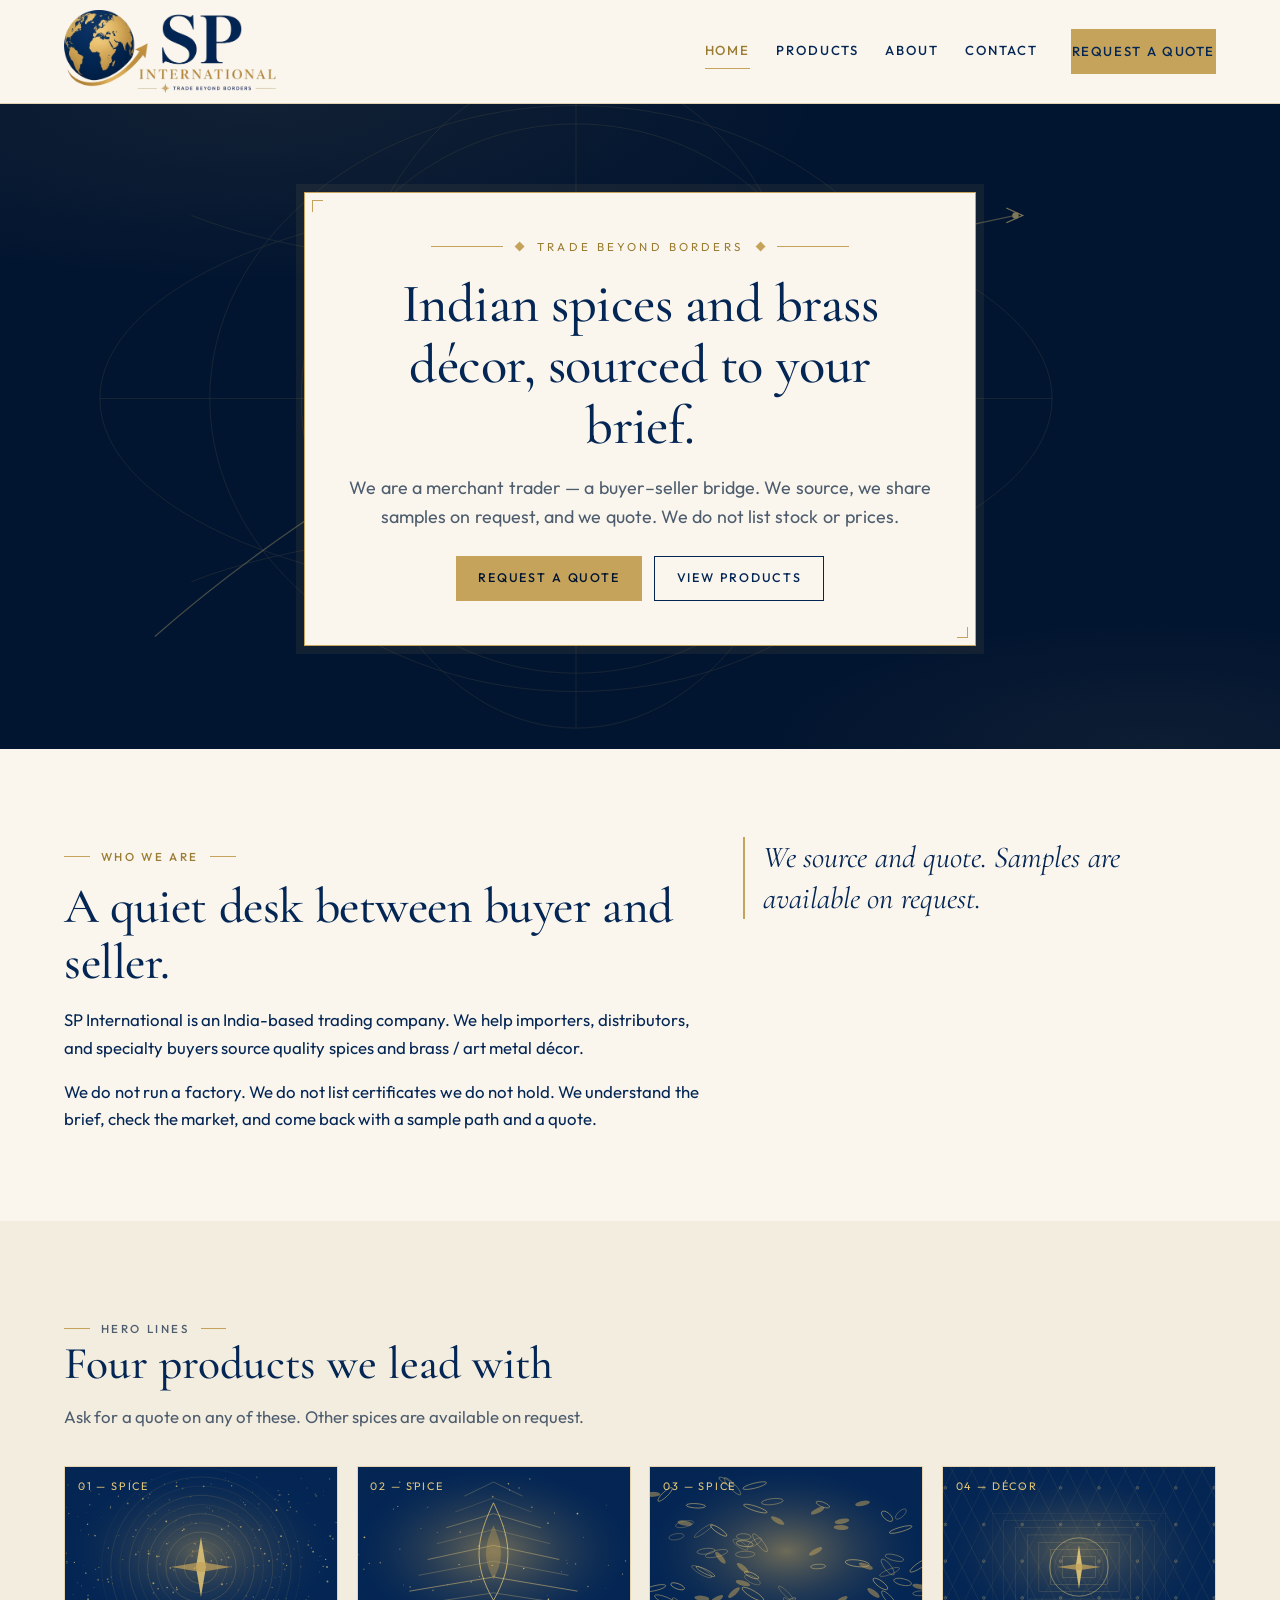
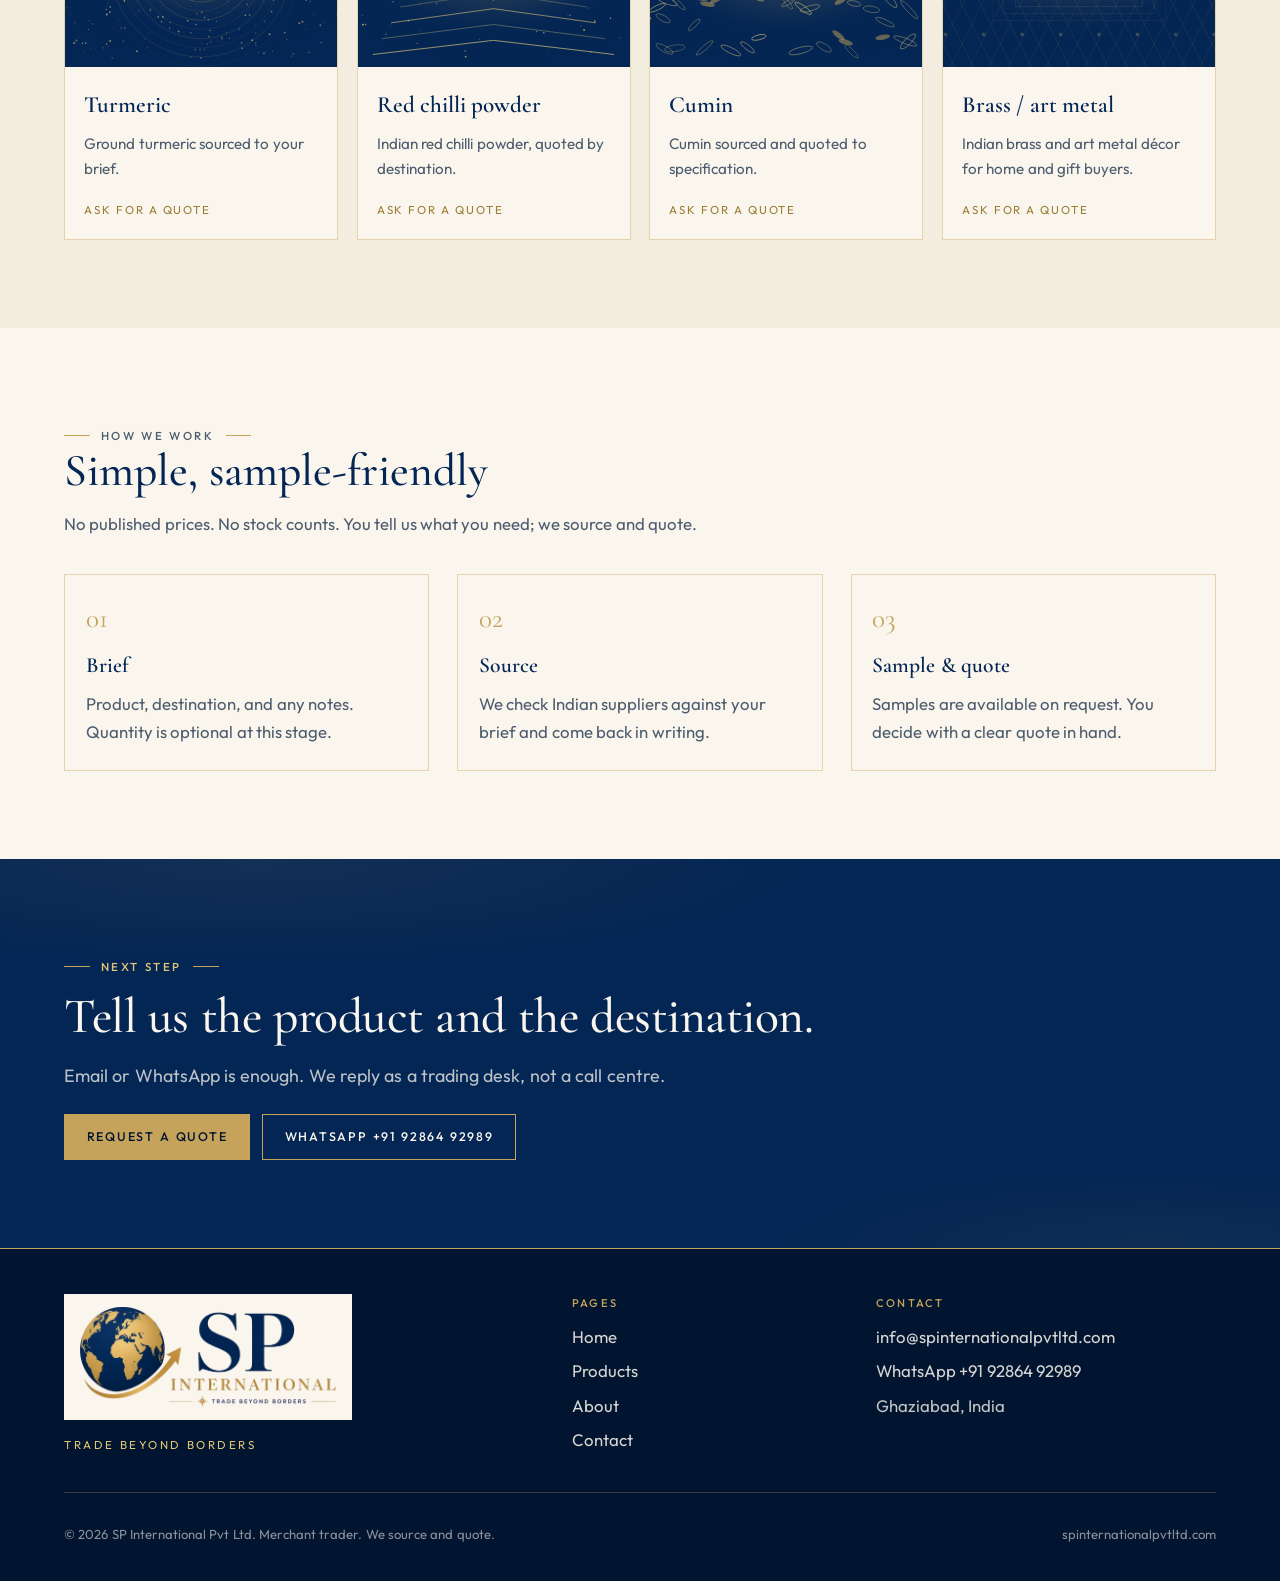
==== index.html @ 376a0e8c "Review fixes: footer-only city, polite About, hero without stacked logo." ====
<!DOCTYPE html>
<html lang="en">
<head>
  <meta charset="utf-8">
  <meta name="viewport" content="width=device-width, initial-scale=1">
  <title>SP International Pvt Ltd — Trade Beyond Borders</title>
  <meta name="description" content="India-based trading company for quality spices and brass décor. We source, share samples on request, and quote.">
  <meta name="theme-color" content="#042654">
  <link rel="icon" href="assets/favicon.png" type="image/png">
  <link rel="apple-touch-icon" href="assets/favicon-192.png">
  <link rel="canonical" href="https://spinternationalpvtltd.com/">
  <meta property="og:title" content="SP International Pvt Ltd — Trade Beyond Borders">
  <meta property="og:description" content="India-based trading company. Spices and brass décor, sourced and quoted.">
  <meta property="og:image" content="assets/sp-whatsapp-profile-square.png">
  <meta property="og:type" content="website">
  <link rel="preconnect" href="https://fonts.googleapis.com">
  <link rel="preconnect" href="https://fonts.gstatic.com" crossorigin>
  <link href="https://fonts.googleapis.com/css2?family=Cormorant+Garamond:ital,wght@0,500;0,600;1,500&family=Outfit:wght@300;400;500;600&display=swap" rel="stylesheet">
  <link rel="manifest" href="site.webmanifest">
  <link rel="stylesheet" href="css/styles.css">
  <script type="application/ld+json">
  {
    "@context": "https://schema.org",
    "@type": "Organization",
    "name": "SP International Pvt Ltd",
    "slogan": "Trade Beyond Borders",
    "email": "info@spinternationalpvtltd.com",
    "telephone": "+919286492989",
    "url": "https://spinternationalpvtltd.com/",
    "address": {
      "@type": "PostalAddress",
      "addressCountry": "IN"
    }
  }
  </script>
</head>
<body>
  <a class="skip" href="#main">Skip to content</a>
  <header class="site-header">
    <div class="wrap header-inner">
      <a class="brand" href="index.html">
        <img class="brand-lockup" src="assets/logo-lockup.png" alt="SP International Pvt Ltd — Trade Beyond Borders" width="1048" height="407">
        <img class="brand-mark" src="assets/logo-mark.png" alt="SP International Pvt Ltd" width="433" height="454">
      </a>
      <button class="nav-toggle" type="button" aria-expanded="false" aria-controls="site-nav">
        <span class="sr-only">Menu</span>
        <span></span><span></span>
      </button>
      <nav id="site-nav" class="site-nav" aria-label="Primary">
        <a href="index.html" aria-current="page">Home</a>
        <a href="products.html">Products</a>
        <a href="about.html">About</a>
        <a href="contact.html">Contact</a>
        <a class="btn btn-gold" href="contact.html">Request a quote</a>
      </nav>
    </div>
  </header>

  <main id="main">
    <section class="page-hero home-hero">
      <img class="orbit" src="assets/orbit.svg" alt="">
      <div class="wrap">
        <div class="hero-card">
          <p class="motto-line"><span class="diamond"></span> Trade Beyond Borders <span class="diamond"></span></p>
          <h1 class="display">Indian spices and brass décor, sourced to your brief.</h1>
          <p class="lede">We are a merchant trader — a buyer–seller bridge. We source, we share samples on request, and we quote. We do not list stock or prices.</p>
          <div class="btn-row">
            <a class="btn btn-gold" href="contact.html">Request a quote</a>
            <a class="btn btn-line" href="products.html">View products</a>
          </div>
        </div>
      </div>
    </section>

    <section class="section">
      <div class="wrap two-col uneven">
        <div>
          <p class="kicker">Who we are</p>
          <h2 class="display" style="font-size: clamp(2rem, 4.5vw, 3.1rem);">A quiet desk between buyer and seller.</h2>
          <div class="prose">
            <p>SP International is an India-based trading company. We help importers, distributors, and specialty buyers source quality spices and brass / art metal décor.</p>
            <p>We do not run a factory. We do not list certificates we do not hold. We understand the brief, check the market, and come back with a sample path and a quote.</p>
          </div>
        </div>
        <blockquote class="pull">We source and quote. Samples are available on request.</blockquote>
      </div>
    </section>

    <section class="section section-cream" id="products">
      <div class="wrap">
        <div class="section-head">
          <p class="kicker">Hero lines</p>
          <h2>Four products we lead with</h2>
          <p>Ask for a quote on any of these. Other spices are available on request.</p>
        </div>
        <div class="card-grid cols-4">
          <a class="product-card" href="products.html#turmeric">
            <div class="visual">
              <span class="index">01 — Spice</span>
              <img src="assets/tex-turmeric.svg" alt="">
            </div>
            <div class="body">
              <h3>Turmeric</h3>
              <p>Ground turmeric sourced to your brief.</p>
              <span class="more">Ask for a quote</span>
            </div>
          </a>
          <a class="product-card" href="products.html#chilli">
            <div class="visual">
              <span class="index">02 — Spice</span>
              <img src="assets/tex-chilli.svg" alt="">
            </div>
            <div class="body">
              <h3>Red chilli powder</h3>
              <p>Indian red chilli powder, quoted by destination.</p>
              <span class="more">Ask for a quote</span>
            </div>
          </a>
          <a class="product-card" href="products.html#cumin">
            <div class="visual">
              <span class="index">03 — Spice</span>
              <img src="assets/tex-cumin.svg" alt="">
            </div>
            <div class="body">
              <h3>Cumin</h3>
              <p>Cumin sourced and quoted to specification.</p>
              <span class="more">Ask for a quote</span>
            </div>
          </a>
          <a class="product-card" href="products.html#brass">
            <div class="visual">
              <span class="index">04 — Décor</span>
              <img src="assets/tex-brass.svg" alt="">
            </div>
            <div class="body">
              <h3>Brass / art metal</h3>
              <p>Indian brass and art metal décor for home and gift buyers.</p>
              <span class="more">Ask for a quote</span>
            </div>
          </a>
        </div>
      </div>
    </section>

    <section class="section">
      <div class="wrap">
        <div class="section-head">
          <p class="kicker">How we work</p>
          <h2>Simple, sample-friendly</h2>
          <p>No published prices. No stock counts. You tell us what you need; we source and quote.</p>
        </div>
        <div class="steps">
          <article class="step">
            <span class="num">01</span>
            <h3>Brief</h3>
            <p>Product, destination, and any notes. Quantity is optional at this stage.</p>
          </article>
          <article class="step">
            <span class="num">02</span>
            <h3>Source</h3>
            <p>We check Indian suppliers against your brief and come back in writing.</p>
          </article>
          <article class="step">
            <span class="num">03</span>
            <h3>Sample &amp; quote</h3>
            <p>Samples are available on request. You decide with a clear quote in hand.</p>
          </article>
        </div>
      </div>
    </section>

    <section class="section section-navy cta-band">
      <div class="wrap">
        <p class="kicker light">Next step</p>
        <h2 class="display">Tell us the product and the destination.</h2>
        <p class="lede">Email or WhatsApp is enough. We reply as a trading desk, not a call centre.</p>
        <div class="btn-row">
          <a class="btn btn-gold" href="contact.html">Request a quote</a>
          <a class="btn btn-ghost" href="https://wa.me/919286492989" rel="noopener">WhatsApp +91 92864 92989</a>
        </div>
      </div>
    </section>
  </main>

  <footer class="site-footer">
    <div class="wrap footer-grid">
      <div>
        <img class="footer-logo" src="assets/logo-lockup.png" alt="SP International Pvt Ltd — Trade Beyond Borders" width="1048" height="407">
        <p class="footer-motto">Trade Beyond Borders</p>
      </div>
      <div>
        <h2>Pages</h2>
        <ul>
          <li><a href="index.html">Home</a></li>
          <li><a href="products.html">Products</a></li>
          <li><a href="about.html">About</a></li>
          <li><a href="contact.html">Contact</a></li>
        </ul>
      </div>
      <div>
        <h2>Contact</h2>
        <ul>
          <li><a href="mailto:info@spinternationalpvtltd.com">info@spinternationalpvtltd.com</a></li>
          <li><a href="https://wa.me/919286492989" rel="noopener">WhatsApp +91 92864 92989</a></li>
          <li>Ghaziabad, India</li>
        </ul>
      </div>
    </div>
    <div class="wrap footer-base">
      <p>&copy; <span id="year">2026</span> SP International Pvt Ltd. Merchant trader. We source and quote.</p>
      <p>spinternationalpvtltd.com</p>
    </div>
  </footer>
  <script src="js/main.js"></script>
</body>
</html>
---- css/styles.css ----
/* =================================================================
   SP International Pvt Ltd — brochure styles
   Navy + gold only. Custom, not a utility framework.
   ================================================================= */

:root {
  --navy: #042654;
  --navy-deep: #021530;
  --navy-mid: #0b3468;
  --navy-soft: #1a4a86;
  --gold: #c5a35a;
  --gold-bright: #e4c878;
  --gold-deep: #9a7c32;
  --cream: #f3ede0;
  --ivory: #faf6ee;
  --paper: #e8e0ce;
  --ink: #042654;
  --muted: #4e5d6e;
  --line: rgba(197, 163, 90, 0.42);
  --line-strong: rgba(197, 163, 90, 0.72);
  --shadow: 0 22px 50px rgba(4, 38, 84, 0.09);
  --header-h: 6.35rem;
  --serif: "Cormorant Garamond", "Iowan Old Style", Palatino, "Palatino Linotype", Georgia, serif;
  --sans: "Outfit", "Avenir Next", "Segoe UI", system-ui, sans-serif;
  --wrap: 72rem;
  --gutter: clamp(1.25rem, 4vw, 2.25rem);
}

*,
*::before,
*::after { box-sizing: border-box; }

html {
  scroll-behavior: smooth;
  -webkit-text-size-adjust: 100%;
}

@media (prefers-reduced-motion: reduce) {
  html { scroll-behavior: auto; }
  *, *::before, *::after {
    animation-duration: 0.01ms !important;
    animation-iteration-count: 1 !important;
    transition-duration: 0.01ms !important;
  }
}

body {
  margin: 0;
  font-family: var(--sans);
  font-weight: 400;
  font-size: 1.05rem;
  line-height: 1.65;
  color: var(--ink);
  background: var(--ivory);
  min-height: 100vh;
  word-spacing: 0.02em;
}

img { max-width: 100%; height: auto; display: block; }
a { color: inherit; }
button, input, select, textarea { font: inherit; color: inherit; }

.sr-only {
  position: absolute;
  width: 1px;
  height: 1px;
  padding: 0;
  margin: -1px;
  overflow: hidden;
  clip: rect(0, 0, 0, 0);
  white-space: nowrap;
  border: 0;
}

.skip {
  position: absolute;
  left: 1rem;
  top: -4rem;
  z-index: 1000;
  background: var(--navy);
  color: var(--gold-bright);
  padding: 0.6rem 1rem;
  text-decoration: none;
  letter-spacing: 0.04em;
}
.skip:focus { top: 0.75rem; }

.wrap {
  width: min(var(--wrap), 100% - var(--gutter) * 2);
  margin-inline: auto;
}

/* ---------- Header ---------- */
.site-header {
  position: sticky;
  top: 0;
  z-index: 80;
  background: rgba(250, 246, 238, 0.92);
  backdrop-filter: saturate(1.2) blur(12px);
  border-bottom: 1px solid var(--line);
}

.header-inner {
  display: flex;
  align-items: center;
  justify-content: space-between;
  gap: 1.25rem;
  min-height: var(--header-h);
  padding-block: 0.65rem;
}

.brand {
  display: flex;
  align-items: center;
  text-decoration: none;
  flex-shrink: 0;
}

.brand-lockup {
  display: none;
  height: 5.15rem;
  width: auto;
}

.brand-mark {
  height: 3.35rem;
  width: auto;
}

@media (min-width: 880px) {
  .brand-mark { display: none; }
  .brand-lockup { display: block; }
}

.nav-toggle {
  display: flex;
  flex-direction: column;
  justify-content: center;
  gap: 0.42rem;
  width: 2.75rem;
  height: 2.75rem;
  padding: 0.55rem;
  border: 1px solid var(--line);
  background: transparent;
  cursor: pointer;
}

.nav-toggle span {
  display: block;
  height: 1.5px;
  background: var(--navy);
  transition: transform 0.25s ease, opacity 0.2s ease;
}

.nav-toggle[aria-expanded="true"] span:first-child {
  transform: translateY(4.2px) rotate(45deg);
}
.nav-toggle[aria-expanded="true"] span:last-child {
  transform: translateY(-4.2px) rotate(-45deg);
}

.site-nav {
  display: none;
  align-items: center;
  gap: 0.15rem 1.65rem;
}

.site-nav a {
  text-decoration: none;
  font-size: 0.82rem;
  letter-spacing: 0.14em;
  text-transform: uppercase;
  font-weight: 500;
  color: var(--navy);
  padding: 0.35rem 0;
  border-bottom: 1px solid transparent;
}

.site-nav a:hover,
.site-nav a:focus-visible {
  color: var(--gold-deep);
  border-bottom-color: var(--gold);
}

.site-nav a[aria-current="page"] {
  color: var(--gold-deep);
  border-bottom-color: var(--gold);
}

.site-nav .btn { margin-left: 0.4rem; letter-spacing: 0.12em; }

@media (max-width: 879px) {
  .site-nav {
    position: fixed;
    inset: var(--header-h) 0 0 0;
    display: flex;
    flex-direction: column;
    justify-content: flex-start;
    align-items: stretch;
    gap: 0;
    padding: 1.5rem var(--gutter) 2rem;
    background: var(--ivory);
    transform: translateX(100%);
    visibility: hidden;
    transition: transform 0.28s ease, visibility 0.28s;
    overflow: auto;
  }
  .site-nav.is-open {
    transform: none;
    visibility: visible;
  }
  .site-nav a {
    font-family: var(--serif);
    font-size: 2rem;
    letter-spacing: 0.04em;
    text-transform: none;
    font-weight: 500;
    padding: 0.85rem 0;
    border-bottom: 1px solid var(--line);
  }
  .site-nav .btn {
    margin: 1.5rem 0 0;
    text-align: center;
    font-family: var(--sans);
    font-size: 0.82rem;
    letter-spacing: 0.12em;
    text-transform: uppercase;
  }
}

@media (min-width: 880px) {
  .nav-toggle { display: none; }
  .site-nav { display: flex; }
}

body.nav-open { overflow: hidden; }

/* ---------- Buttons ---------- */
.btn {
  display: inline-flex;
  align-items: center;
  justify-content: center;
  gap: 0.55rem;
  min-height: 2.85rem;
  padding: 0.7rem 1.35rem;
  text-decoration: none;
  border: 1px solid var(--gold);
  cursor: pointer;
  font-size: 0.78rem;
  letter-spacing: 0.14em;
  text-transform: uppercase;
  font-weight: 500;
  transition: background 0.2s ease, color 0.2s ease, border-color 0.2s ease, transform 0.2s ease;
}

.btn-gold {
  background: var(--gold);
  color: var(--navy-deep);
  border-color: var(--gold);
}

.btn-gold:hover,
.btn-gold:focus-visible {
  background: var(--gold-bright);
  border-color: var(--gold-bright);
}

.btn-ghost {
  background: transparent;
  color: var(--ivory);
  border-color: var(--gold);
}

.btn-ghost:hover,
.btn-ghost:focus-visible {
  background: rgba(197, 163, 90, 0.12);
  color: var(--gold-bright);
}

.btn-navy {
  background: var(--navy);
  color: var(--gold-bright);
  border-color: var(--navy);
}

.btn-navy:hover,
.btn-navy:focus-visible {
  background: var(--navy-mid);
}

.btn-line {
  background: transparent;
  color: var(--navy);
  border-color: var(--navy);
}

.btn-line:hover,
.btn-line:focus-visible {
  background: var(--navy);
  color: var(--gold-bright);
}

.btn-row {
  display: flex;
  flex-wrap: wrap;
  gap: 0.75rem;
}

:focus-visible {
  outline: 2px solid var(--gold);
  outline-offset: 3px;
}

/* ---------- Kickers, type ---------- */
.kicker {
  display: inline-flex;
  align-items: center;
  gap: 0.7rem;
  margin: 0 0 0.85rem;
  font-size: 0.72rem;
  letter-spacing: 0.22em;
  text-transform: uppercase;
  color: var(--gold-deep);
  font-weight: 500;
}

.kicker::before,
.kicker::after {
  content: "";
  width: 1.6rem;
  height: 1px;
  background: var(--gold);
}

.kicker.light { color: var(--gold-bright); }

.display {
  font-family: var(--serif);
  font-weight: 500;
  letter-spacing: -0.01em;
  line-height: 1.12;
  margin: 0 0 1rem;
  font-size: clamp(2.35rem, 6vw, 4.4rem);
}

.display em {
  font-style: italic;
  font-weight: 500;
  color: var(--gold-deep);
}

.lede {
  font-size: 1.12rem;
  max-width: 40rem;
  color: var(--muted);
  margin: 0 0 1.5rem;
}

.section-head {
  max-width: 40rem;
  margin-bottom: 2.25rem;
}

.section-head h2 {
  font-family: var(--serif);
  font-size: clamp(1.9rem, 4vw, 2.85rem);
  font-weight: 500;
  line-height: 1.15;
  margin: 0 0 0.75rem;
}

.section-head p { margin: 0; color: var(--muted); }

hr.rule {
  border: 0;
  height: 1px;
  background: linear-gradient(90deg, transparent, var(--gold), transparent);
  margin: 0;
}

/* ---------- Heroes ---------- */
.page-hero {
  position: relative;
  isolation: isolate;
  background: var(--navy-deep);
  color: var(--ivory);
  overflow: hidden;
  padding: clamp(3.2rem, 8vw, 6.5rem) 0;
}

.page-hero .orbit {
  position: absolute;
  inset: -10% -5%;
  width: 110%;
  height: 120%;
  object-fit: cover;
  opacity: 0.55;
  pointer-events: none;
  z-index: -1;
}

.page-hero .display { color: var(--ivory); }
.page-hero .display em { color: var(--gold-bright); }
.page-hero .lede { color: rgba(250, 246, 238, 0.78); }

.home-hero {
  padding: clamp(2.5rem, 7vw, 5.5rem) 0 clamp(3.5rem, 8vw, 6.5rem);
}

.hero-card {
  position: relative;
  background: var(--ivory);
  color: var(--ink);
  padding: clamp(1.6rem, 4vw, 2.75rem);
  border: 1px solid var(--gold);
  max-width: 42rem;
  box-shadow: 0 0 0 8px rgba(197, 163, 90, 0.08);
}

.hero-card::before,
.hero-card::after {
  content: "";
  position: absolute;
  width: 0.7rem;
  height: 0.7rem;
  border: 1px solid var(--gold);
}
.hero-card::before { top: 0.45rem; left: 0.45rem; border-right: 0; border-bottom: 0; }
.hero-card::after { bottom: 0.45rem; right: 0.45rem; border-left: 0; border-top: 0; }

.hero-card .lockup {
  width: min(28rem, 100%);
  margin: 0 auto 1.4rem;
}

.hero-card .kicker { justify-content: center; width: 100%; }
.hero-card .display {
  text-align: center;
  color: var(--navy);
  font-size: clamp(2rem, 5vw, 3.4rem);
}
.hero-card .lede {
  text-align: center;
  margin-inline: auto;
  color: var(--muted);
}
.hero-card .btn-row { justify-content: center; }

.motto-line {
  display: flex;
  align-items: center;
  justify-content: center;
  gap: 0.85rem;
  margin: 0 0 1.1rem;
  color: var(--gold-deep);
  font-size: 0.72rem;
  letter-spacing: 0.28em;
  text-transform: uppercase;
}
.motto-line::before,
.motto-line::after {
  content: "";
  flex: 1;
  max-width: 4.5rem;
  height: 1px;
  background: var(--gold);
}
.motto-line .diamond {
  width: 0.45rem;
  height: 0.45rem;
  background: var(--gold);
  transform: rotate(45deg);
  flex-shrink: 0;
}

/* ---------- Sections ---------- */
.section { padding: clamp(3.2rem, 7vw, 5.5rem) 0; }
.section-navy {
  background: var(--navy);
  color: var(--ivory);
}
.section-navy .section-head h2 { color: var(--ivory); }
.section-navy .section-head p { color: rgba(250, 246, 238, 0.72); }
.section-cream { background: var(--cream); }
.section-paper { background: var(--paper); }

.two-col {
  display: grid;
  gap: 2.5rem;
}
@media (min-width: 840px) {
  .two-col { grid-template-columns: 1fr 1fr; align-items: start; }
  .two-col.uneven { grid-template-columns: 1.15fr 0.85fr; }
}

.prose p { margin: 0 0 1rem; }
.prose p:last-child { margin-bottom: 0; }
.prose h3 {
  font-family: var(--serif);
  font-size: 1.55rem;
  font-weight: 500;
  margin: 1.6rem 0 0.55rem;
}

.pull {
  font-family: var(--serif);
  font-style: italic;
  font-size: clamp(1.45rem, 3vw, 1.9rem);
  line-height: 1.35;
  color: var(--navy);
  margin: 0;
  padding-left: 1.1rem;
  border-left: 2px solid var(--gold);
}

.stat-list {
  list-style: none;
  margin: 0;
  padding: 0;
  display: grid;
  gap: 1.15rem;
}

.stat-list li {
  padding: 1rem 0 0;
  border-top: 1px solid var(--line);
}

.stat-list strong {
  display: block;
  font-family: var(--serif);
  font-size: 1.25rem;
  font-weight: 600;
  margin-bottom: 0.2rem;
}

.stat-list span { color: var(--muted); font-size: 0.98rem; }

/* ---------- Product cards ---------- */
.card-grid {
  display: grid;
  gap: 1.15rem;
  grid-template-columns: 1fr;
}
@media (min-width: 640px) {
  .card-grid { grid-template-columns: 1fr 1fr; }
}
@media (min-width: 1020px) {
  .card-grid.cols-4 { grid-template-columns: repeat(4, 1fr); }
}

.product-card {
  position: relative;
  display: flex;
  flex-direction: column;
  background: var(--ivory);
  border: 1px solid var(--line);
  min-height: 100%;
  text-decoration: none;
  color: inherit;
  transition: border-color 0.2s ease, transform 0.2s ease, box-shadow 0.2s ease;
}

a.product-card:hover,
a.product-card:focus-visible {
  border-color: var(--gold);
  transform: translateY(-3px);
  box-shadow: var(--shadow);
}

.product-card .visual {
  position: relative;
  height: 11.5rem;
  background: var(--navy);
  overflow: hidden;
}

.product-card .visual img {
  width: 100%;
  height: 100%;
  object-fit: cover;
}

.product-card .index {
  position: absolute;
  top: 0.7rem;
  left: 0.8rem;
  z-index: 1;
  font-size: 0.68rem;
  letter-spacing: 0.16em;
  color: var(--gold-bright);
  text-transform: uppercase;
}

.product-card .body {
  padding: 1.15rem 1.2rem 1.3rem;
  display: flex;
  flex-direction: column;
  gap: 0.45rem;
  flex: 1;
}

.product-card h3 {
  font-family: var(--serif);
  font-size: 1.45rem;
  font-weight: 600;
  margin: 0;
}

.product-card p {
  margin: 0;
  color: var(--muted);
  font-size: 0.95rem;
}

.product-card .more {
  margin-top: auto;
  padding-top: 0.7rem;
  font-size: 0.72rem;
  letter-spacing: 0.16em;
  text-transform: uppercase;
  color: var(--gold-deep);
}

/* ---------- Tags ---------- */
.tag-list {
  display: flex;
  flex-wrap: wrap;
  gap: 0.55rem;
  list-style: none;
  margin: 0;
  padding: 0;
}

.tag-list li {
  border: 1px solid var(--line-strong);
  color: var(--navy);
  background: var(--ivory);
  padding: 0.45rem 0.85rem;
  font-size: 0.88rem;
  letter-spacing: 0.02em;
}

/* ---------- Steps ---------- */
.steps {
  display: grid;
  gap: 1.25rem;
}
@media (min-width: 800px) {
  .steps { grid-template-columns: repeat(3, 1fr); gap: 1.75rem; }
}

.step {
  padding: 1.4rem 1.3rem 1.5rem;
  border: 1px solid var(--line);
  background: rgba(250, 246, 238, 0.04);
}

.section:not(.section-navy) .step { background: var(--ivory); }

.step .num {
  font-family: var(--serif);
  font-size: 1.7rem;
  color: var(--gold);
  display: block;
  margin-bottom: 0.4rem;
}

.step h3 {
  font-family: var(--serif);
  font-size: 1.35rem;
  font-weight: 600;
  margin: 0 0 0.4rem;
}

.step p { margin: 0; color: var(--muted); }
.section-navy .step p { color: rgba(250, 246, 238, 0.7); }
.section-navy .step { border-color: rgba(197, 163, 90, 0.35); }

/* ---------- Contact ---------- */
.contact-grid {
  display: grid;
  gap: 2.4rem;
}
@media (min-width: 900px) {
  .contact-grid { grid-template-columns: 1.15fr 0.85fr; align-items: start; }
}

.contact-card {
  border: 1px solid var(--line);
  padding: 1.2rem 1.25rem;
  background: var(--ivory);
  margin-bottom: 0.85rem;
}

.contact-card h3 {
  margin: 0 0 0.25rem;
  font-size: 0.72rem;
  letter-spacing: 0.18em;
  text-transform: uppercase;
  color: var(--gold-deep);
  font-weight: 500;
  font-family: var(--sans);
}

.contact-card a,
.contact-card p {
  margin: 0;
  font-family: var(--serif);
  font-size: 1.35rem;
  text-decoration: none;
  color: var(--navy);
}

.contact-card a:hover { color: var(--gold-deep); }

.quote-form {
  background: var(--ivory);
  border: 1px solid var(--line);
  padding: clamp(1.25rem, 3vw, 1.85rem);
}

.quote-form h2 {
  font-family: var(--serif);
  font-weight: 500;
  font-size: 1.9rem;
  margin: 0 0 0.4rem;
}

.quote-form .form-note {
  color: var(--muted);
  font-size: 0.95rem;
  margin: 0 0 1.25rem;
}

.fields {
  display: grid;
  gap: 0.95rem;
}
@media (min-width: 640px) {
  .fields.pair { grid-template-columns: 1fr 1fr; }
}

label {
  display: block;
  font-size: 0.72rem;
  letter-spacing: 0.14em;
  text-transform: uppercase;
  color: var(--navy);
  font-weight: 500;
}

label .opt {
  letter-spacing: 0.04em;
  text-transform: none;
  color: var(--muted);
  font-weight: 400;
}

input[type="text"],
input[type="email"],
input[type="tel"],
select,
textarea {
  width: 100%;
  margin-top: 0.4rem;
  padding: 0.7rem 0.15rem 0.55rem;
  border: 0;
  border-bottom: 1px solid var(--line-strong);
  background: transparent;
  border-radius: 0;
  appearance: none;
}

select {
  background: linear-gradient(45deg, transparent 50%, var(--navy) 50%) right 0.4rem center / 0.35rem 0.35rem no-repeat,
              linear-gradient(135deg, var(--navy) 50%, transparent 50%) right 0.15rem center / 0.35rem 0.35rem no-repeat;
  padding-right: 1.4rem;
}

textarea { min-height: 8rem; resize: vertical; }

input:focus,
select:focus,
textarea:focus {
  outline: none;
  border-bottom-color: var(--gold-deep);
}

.form-actions {
  display: flex;
  flex-wrap: wrap;
  gap: 0.7rem;
  margin-top: 1.35rem;
}

.form-status {
  margin: 0.85rem 0 0;
  font-size: 0.95rem;
  min-height: 1.3em;
}
.form-status.error { color: #7a2a2a; }
.form-status.ok { color: var(--navy); }

.req-note {
  font-size: 0.88rem;
  color: var(--muted);
  margin: 0.3rem 0 0;
}

/* ---------- Footer ---------- */
.site-footer {
  background: var(--navy-deep);
  color: rgba(250, 246, 238, 0.78);
  padding: 2.8rem 0 1.4rem;
  border-top: 1px solid var(--gold);
}

.footer-grid {
  display: grid;
  gap: 2rem;
  padding-bottom: 2rem;
}
@media (min-width: 800px) {
  .footer-grid { grid-template-columns: 1.4fr 0.8fr 1fr; }
}

.footer-logo {
  width: min(18rem, 100%);
  background: var(--ivory);
  padding: 0.85rem 1rem;
  margin-bottom: 0.9rem;
}

.footer-mark {
  width: 4.4rem;
  margin-bottom: 0.7rem;
}

.footer-motto {
  margin: 0;
  font-size: 0.72rem;
  letter-spacing: 0.22em;
  text-transform: uppercase;
  color: var(--gold-bright);
}

.site-footer h2 {
  margin: 0 0 0.7rem;
  font-size: 0.7rem;
  letter-spacing: 0.2em;
  text-transform: uppercase;
  color: var(--gold);
  font-weight: 500;
  font-family: var(--sans);
}

.site-footer ul {
  list-style: none;
  margin: 0;
  padding: 0;
}

.site-footer li { margin: 0 0 0.4rem; }

.site-footer a {
  color: rgba(250, 246, 238, 0.86);
  text-decoration: none;
  border-bottom: 1px solid transparent;
}

.site-footer a:hover {
  color: var(--gold-bright);
  border-bottom-color: var(--gold);
}

.footer-base {
  display: flex;
  flex-wrap: wrap;
  justify-content: space-between;
  gap: 0.6rem 1.5rem;
  padding-top: 1.15rem;
  border-top: 1px solid rgba(197, 163, 90, 0.28);
  font-size: 0.82rem;
  color: rgba(250, 246, 238, 0.55);
}

/* ---------- Page extras ---------- */
.narrow { max-width: 44rem; }

.cta-band .display { font-size: clamp(2rem, 4.5vw, 3.1rem); }
.cta-band .lede { color: rgba(250, 246, 238, 0.75); }

.legal-note {
  font-size: 0.92rem;
  color: var(--muted);
  border-top: 1px solid var(--line);
  margin-top: 2rem;
  padding-top: 1rem;
}

.page-hero.slim { padding-block: clamp(2.4rem, 6vw, 4rem); }

@media (max-width: 639px) {
  .product-card .visual { height: 10rem; }
}

.home-hero .wrap {
  display: flex;
  justify-content: center;
}

.page-hero.slim .display { max-width: 18ch; }

@media (min-width: 1020px) {
  .product-card .visual { height: 12.5rem; }
}

.section-navy,
.page-hero {
  background-image:
    radial-gradient(ellipse 80% 50% at 20% 0%, rgba(197, 163, 90, 0.08), transparent 55%),
    radial-gradient(ellipse 60% 40% at 90% 100%, rgba(197, 163, 90, 0.06), transparent 50%);
}

.tag-list li:hover {
  border-color: var(--gold-deep);
  background: #fffdf8;
}

@media (max-width: 479px) {
  .hero-card { padding: 1.25rem 1.1rem 1.5rem; }
  .display { word-wrap: break-word; }
}
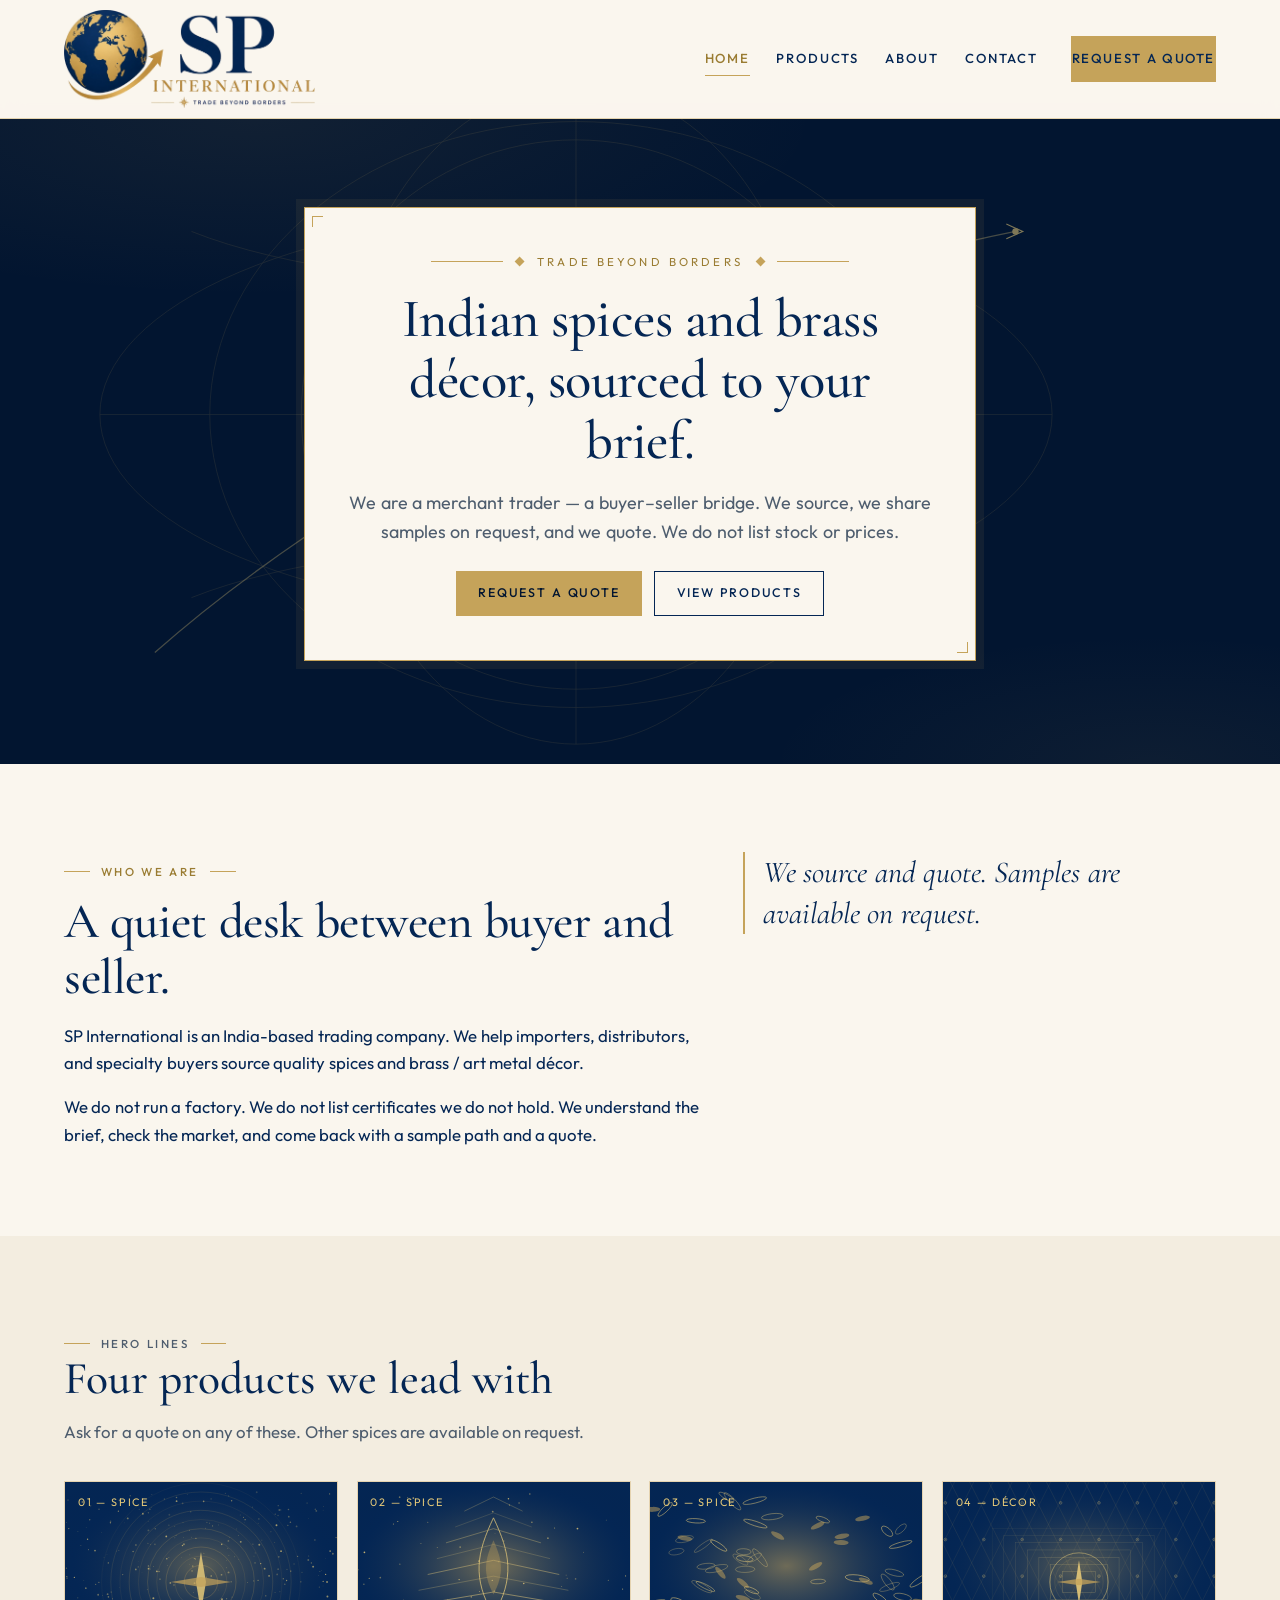
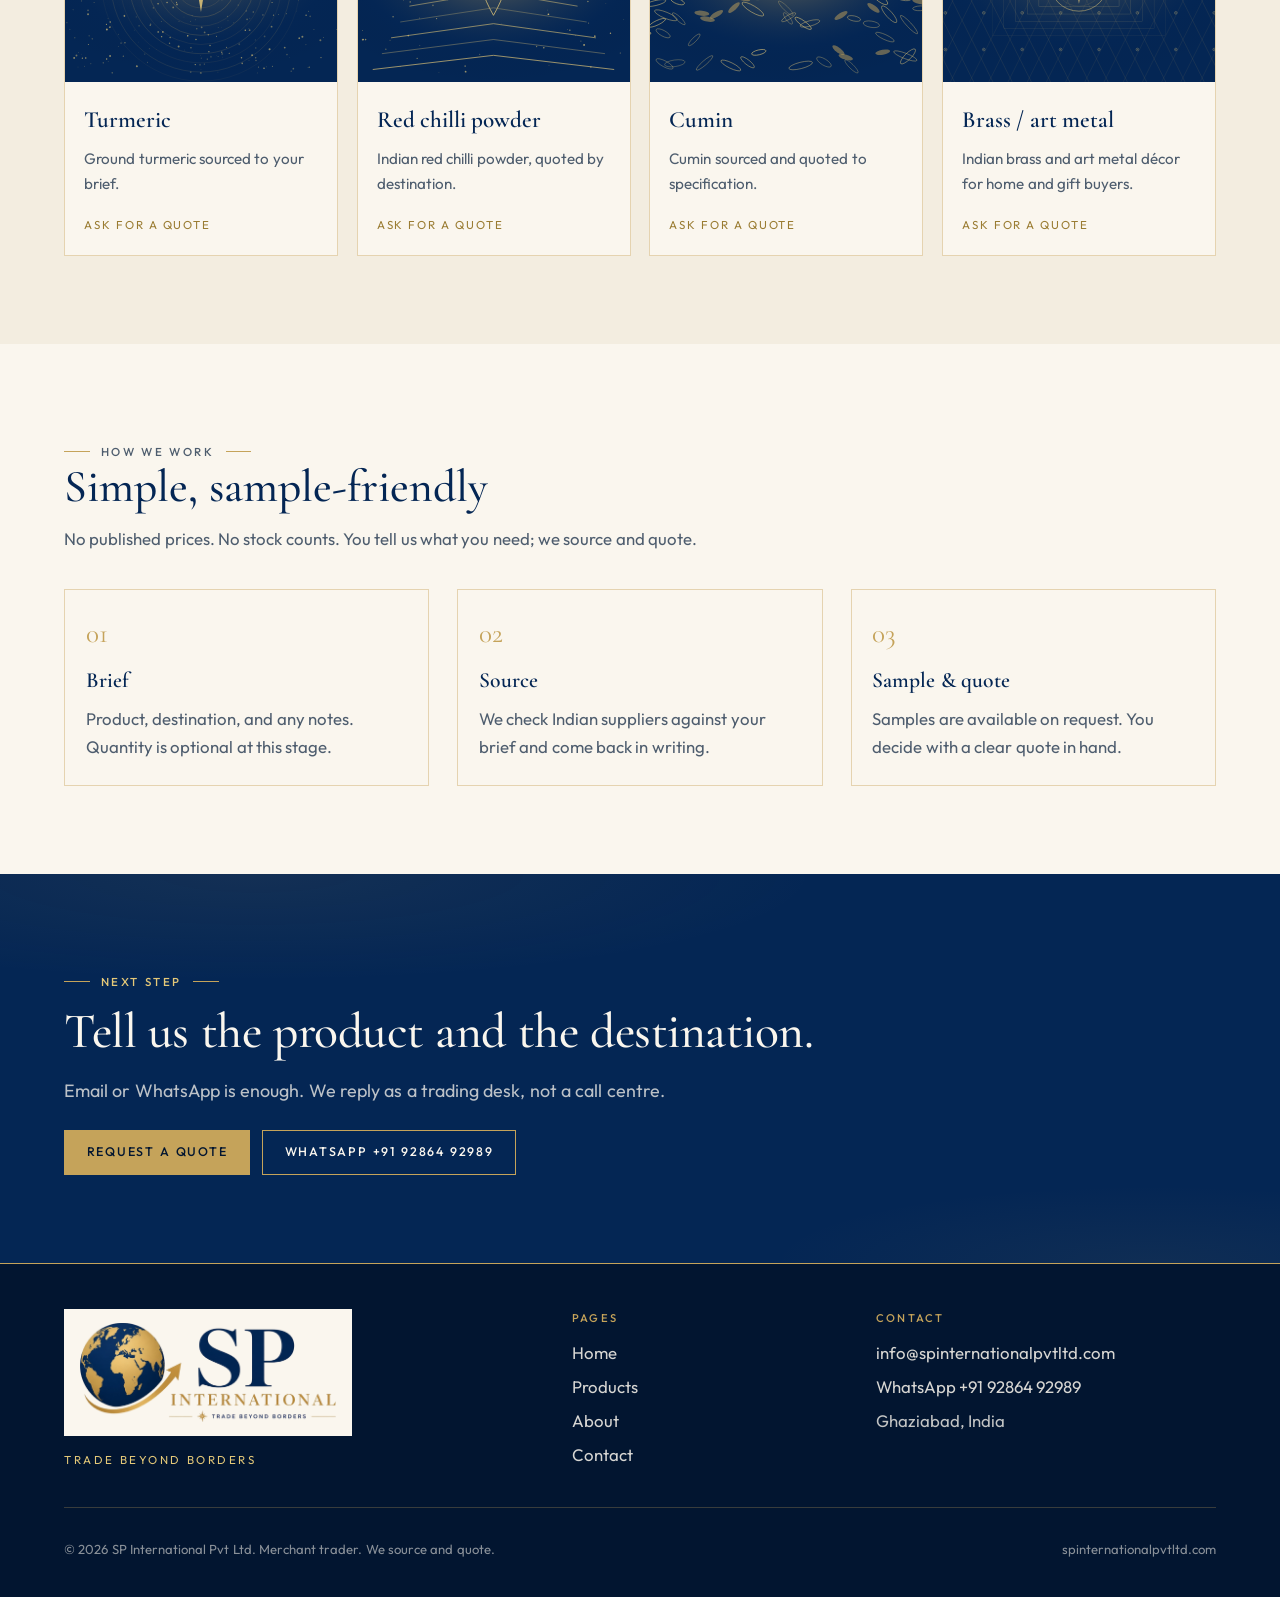
==== commit 8b8f3bf0: "Ship SEO titles and descriptions from Jarvis." ====
--- a/index.html
+++ b/index.html
@@ -3,14 +3,14 @@
 <head>
   <meta charset="utf-8">
   <meta name="viewport" content="width=device-width, initial-scale=1">
-  <title>SP International Pvt Ltd — Trade Beyond Borders</title>
-  <meta name="description" content="India-based trading company for quality spices and brass décor. We source, share samples on request, and quote.">
+  <title>SP International | Indian Spices &amp; Brass Décor</title>
+  <meta name="description" content="India-based traders for turmeric, red chilli powder, cumin, and brass décor. Samples and quotes on request.">
   <meta name="theme-color" content="#042654">
   <link rel="icon" href="assets/favicon.png" type="image/png">
   <link rel="apple-touch-icon" href="assets/favicon-192.png">
   <link rel="canonical" href="https://spinternationalpvtltd.com/">
-  <meta property="og:title" content="SP International Pvt Ltd — Trade Beyond Borders">
-  <meta property="og:description" content="India-based trading company. Spices and brass décor, sourced and quoted.">
+  <meta property="og:title" content="SP International | Indian Spices &amp; Brass Décor">
+  <meta property="og:description" content="India-based traders for turmeric, red chilli powder, cumin, and brass décor. Samples and quotes on request.">
   <meta property="og:image" content="assets/sp-whatsapp-profile-square.png">
   <meta property="og:type" content="website">
   <link rel="preconnect" href="https://fonts.googleapis.com">
--- a/css/styles.css
+++ b/css/styles.css
@@ -19,7 +19,7 @@
   --line: rgba(197, 163, 90, 0.42);
   --line-strong: rgba(197, 163, 90, 0.72);
   --shadow: 0 22px 50px rgba(4, 38, 84, 0.09);
-  --header-h: 6.35rem;
+  --header-h: 5.6rem;
   --serif: "Cormorant Garamond", "Iowan Old Style", Palatino, "Palatino Linotype", Georgia, serif;
   --sans: "Outfit", "Avenir Next", "Segoe UI", system-ui, sans-serif;
   --wrap: 72rem;
@@ -117,19 +117,21 @@
 }
 
 .brand-lockup {
+  display: block;
+  height: 3.6rem;
+  width: auto;
+  max-width: min(72vw, 16rem);
+}
+
+.brand-mark {
   display: none;
-  height: 5.15rem;
-  width: auto;
-}
-
-.brand-mark {
-  height: 3.35rem;
-  width: auto;
 }
 
 @media (min-width: 880px) {
-  .brand-mark { display: none; }
-  .brand-lockup { display: block; }
+  .brand-lockup {
+    height: 6.1rem;
+    max-width: none;
+  }
 }
 
 .nav-toggle {
@@ -189,17 +191,27 @@
 
 .site-nav .btn { margin-left: 0.4rem; letter-spacing: 0.12em; }
 
+.site-header {
+  overflow: visible;
+}
+
 @media (max-width: 879px) {
   .site-nav {
-    position: fixed;
-    inset: var(--header-h) 0 0 0;
+    position: absolute;
+    top: 100%;
+    left: 0;
+    right: 0;
+    bottom: auto;
+    z-index: 90;
     display: flex;
     flex-direction: column;
     justify-content: flex-start;
     align-items: stretch;
     gap: 0;
+    min-height: calc(100dvh - var(--header-h));
     padding: 1.5rem var(--gutter) 2rem;
     background: var(--ivory);
+    border-top: 1px solid var(--line);
     transform: translateX(100%);
     visibility: hidden;
     transition: transform 0.28s ease, visibility 0.28s;
@@ -229,6 +241,7 @@
 }
 
 @media (min-width: 880px) {
+  :root { --header-h: 7.2rem; }
   .nav-toggle { display: none; }
   .site-nav { display: flex; }
 }
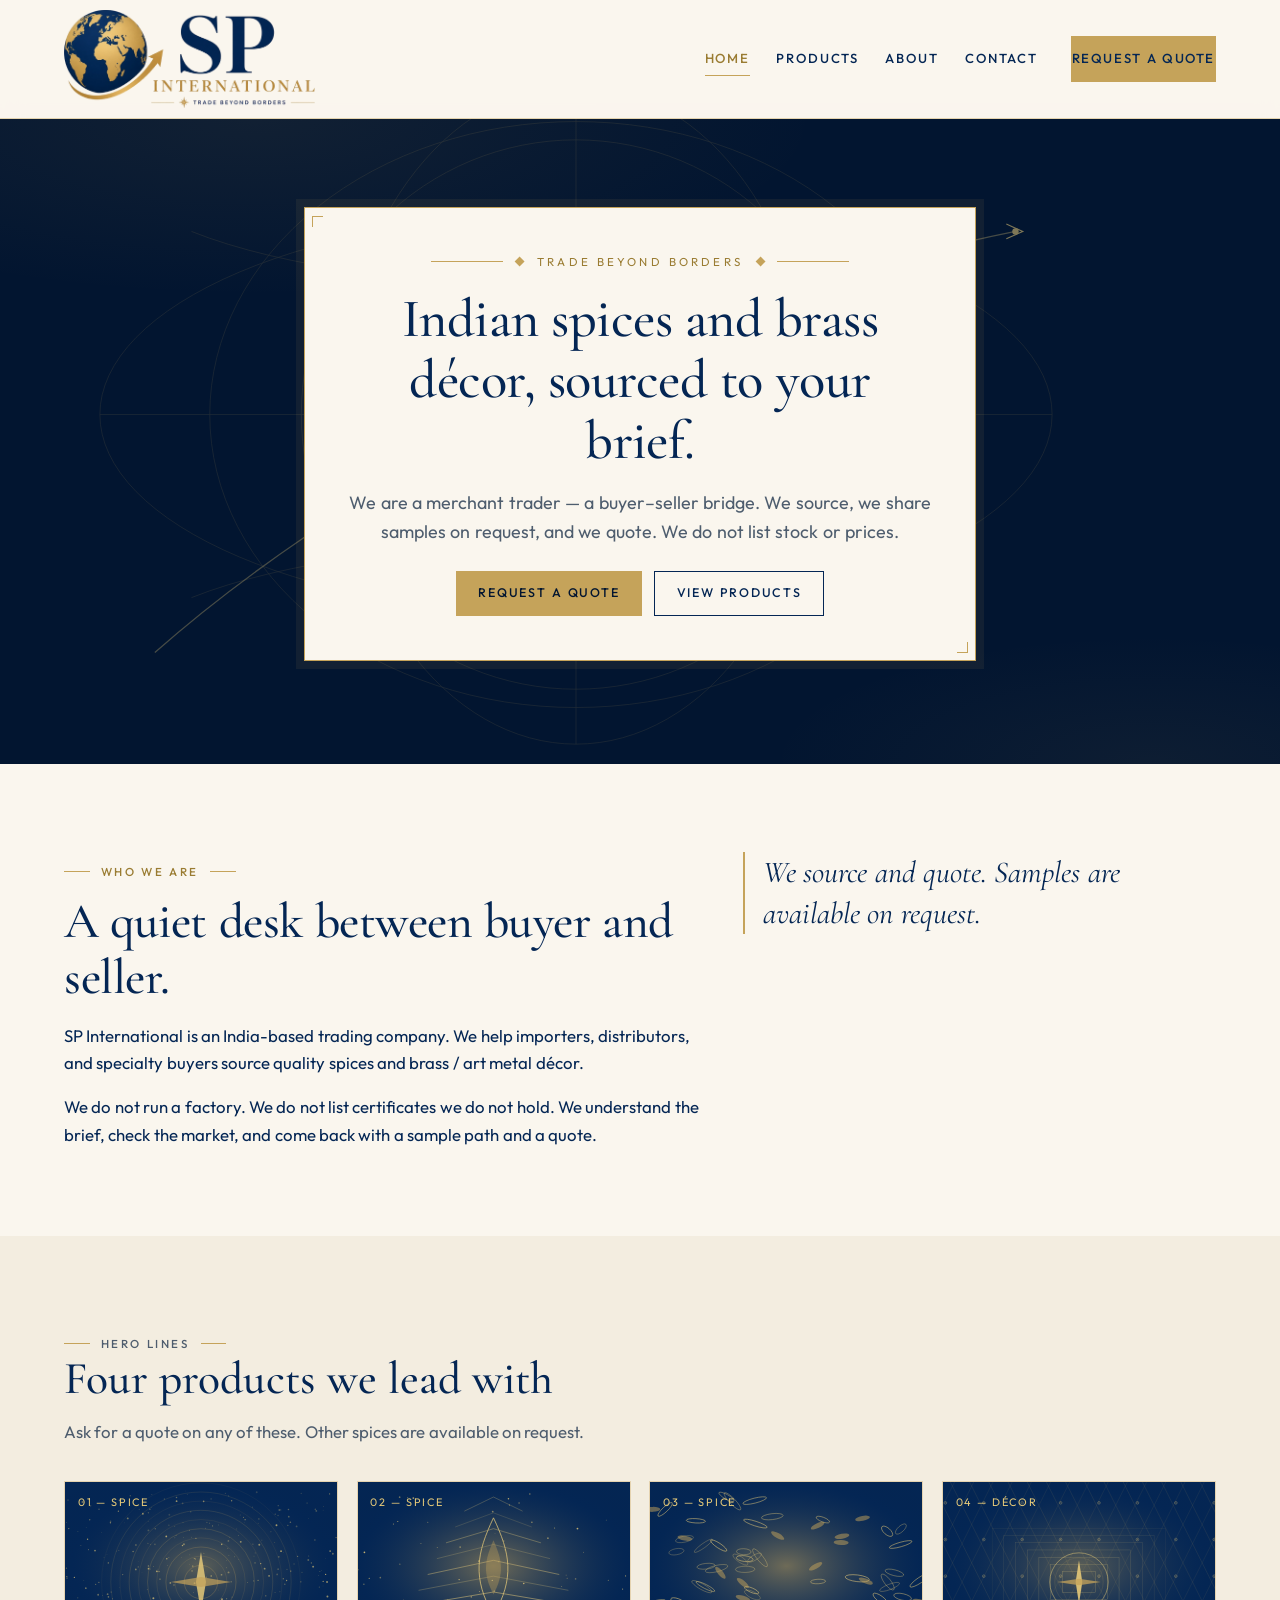
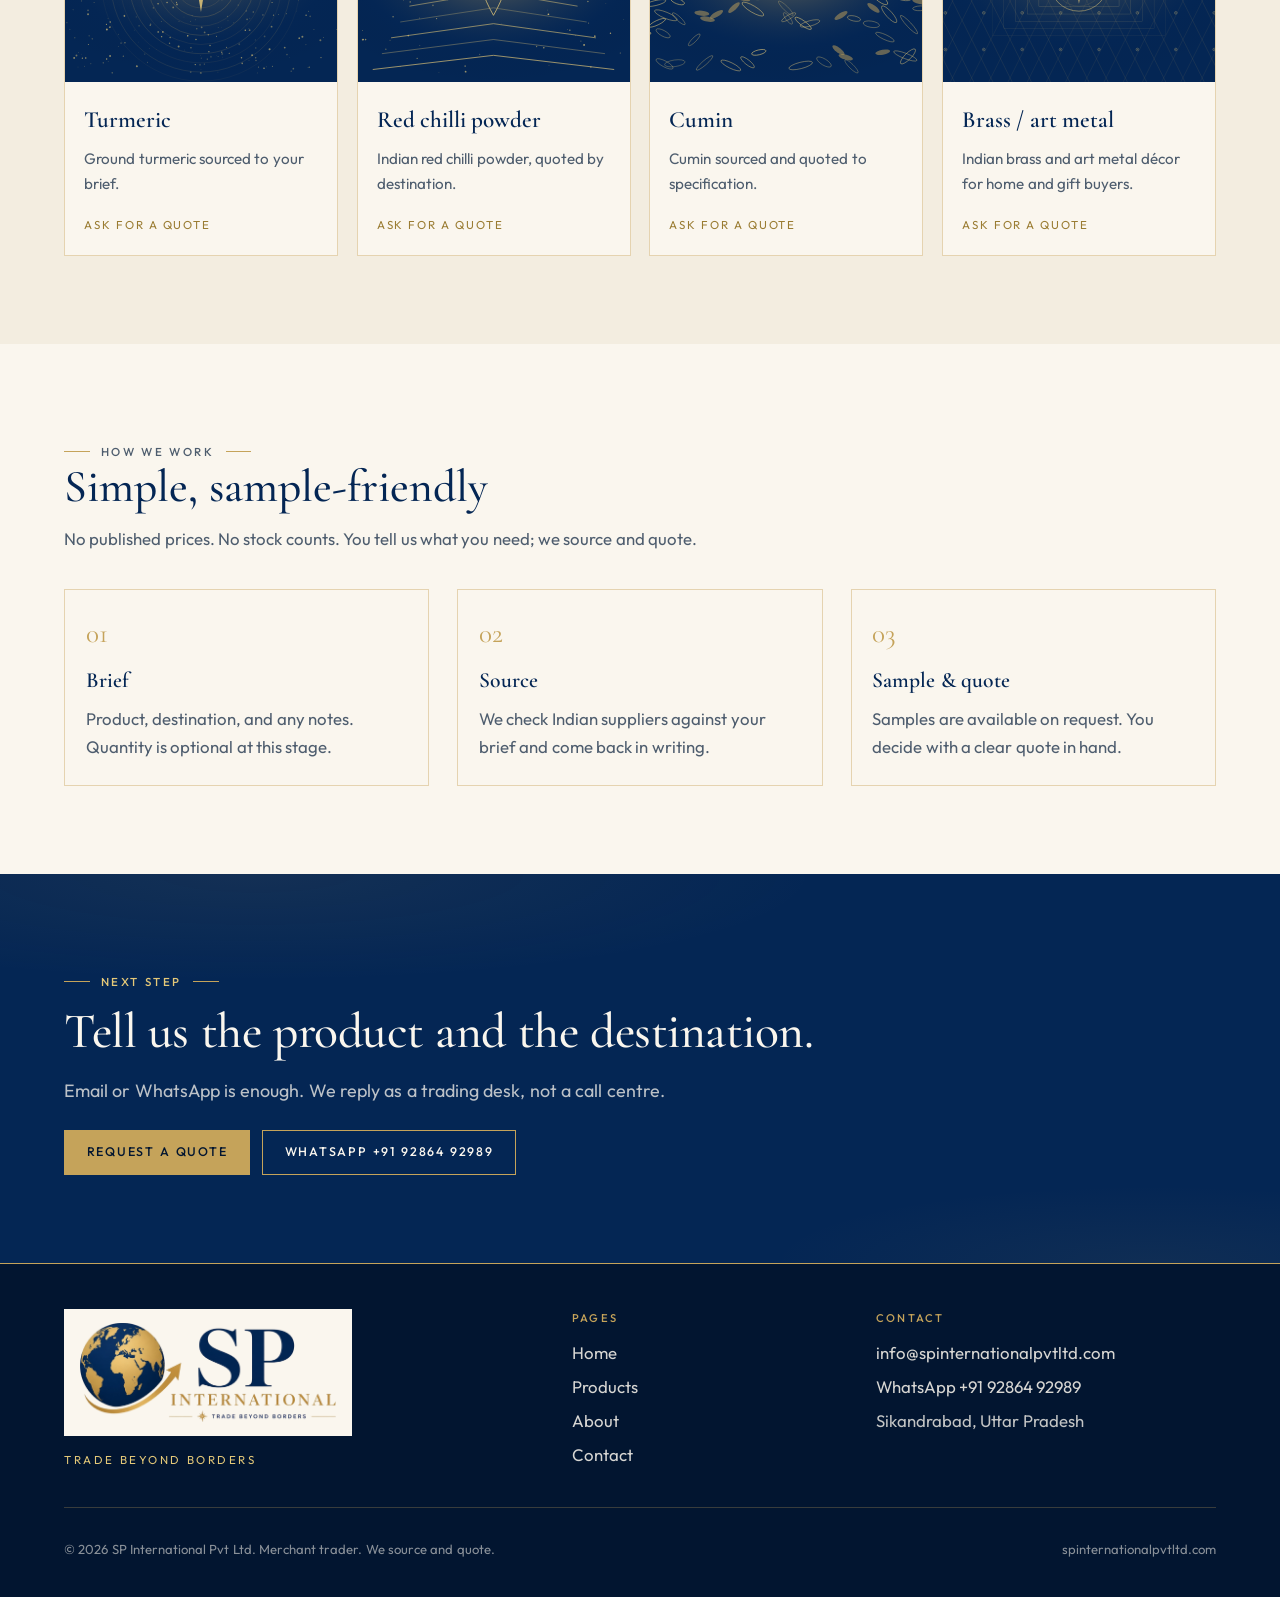
==== commit 82ec6026: "Update company location to Sikandrabad, Uttar Pradesh." ====
--- a/index.html
+++ b/index.html
@@ -11,7 +11,8 @@
   <link rel="canonical" href="https://spinternationalpvtltd.com/">
   <meta property="og:title" content="SP International | Indian Spices &amp; Brass Décor">
   <meta property="og:description" content="India-based traders for turmeric, red chilli powder, cumin, and brass décor. Samples and quotes on request.">
-  <meta property="og:image" content="assets/sp-whatsapp-profile-square.png">
+  <meta property="og:image" content="https://spinternationalpvtltd.com/assets/sp-whatsapp-profile-square.png">
+  <meta property="og:url" content="https://spinternationalpvtltd.com/">
   <meta property="og:type" content="website">
   <link rel="preconnect" href="https://fonts.googleapis.com">
   <link rel="preconnect" href="https://fonts.gstatic.com" crossorigin>
@@ -202,7 +203,7 @@
         <ul>
           <li><a href="mailto:info@spinternationalpvtltd.com">info@spinternationalpvtltd.com</a></li>
           <li><a href="https://wa.me/919286492989" rel="noopener">WhatsApp +91 92864 92989</a></li>
-          <li>Ghaziabad, India</li>
+          <li>Sikandrabad, Uttar Pradesh</li>
         </ul>
       </div>
     </div>
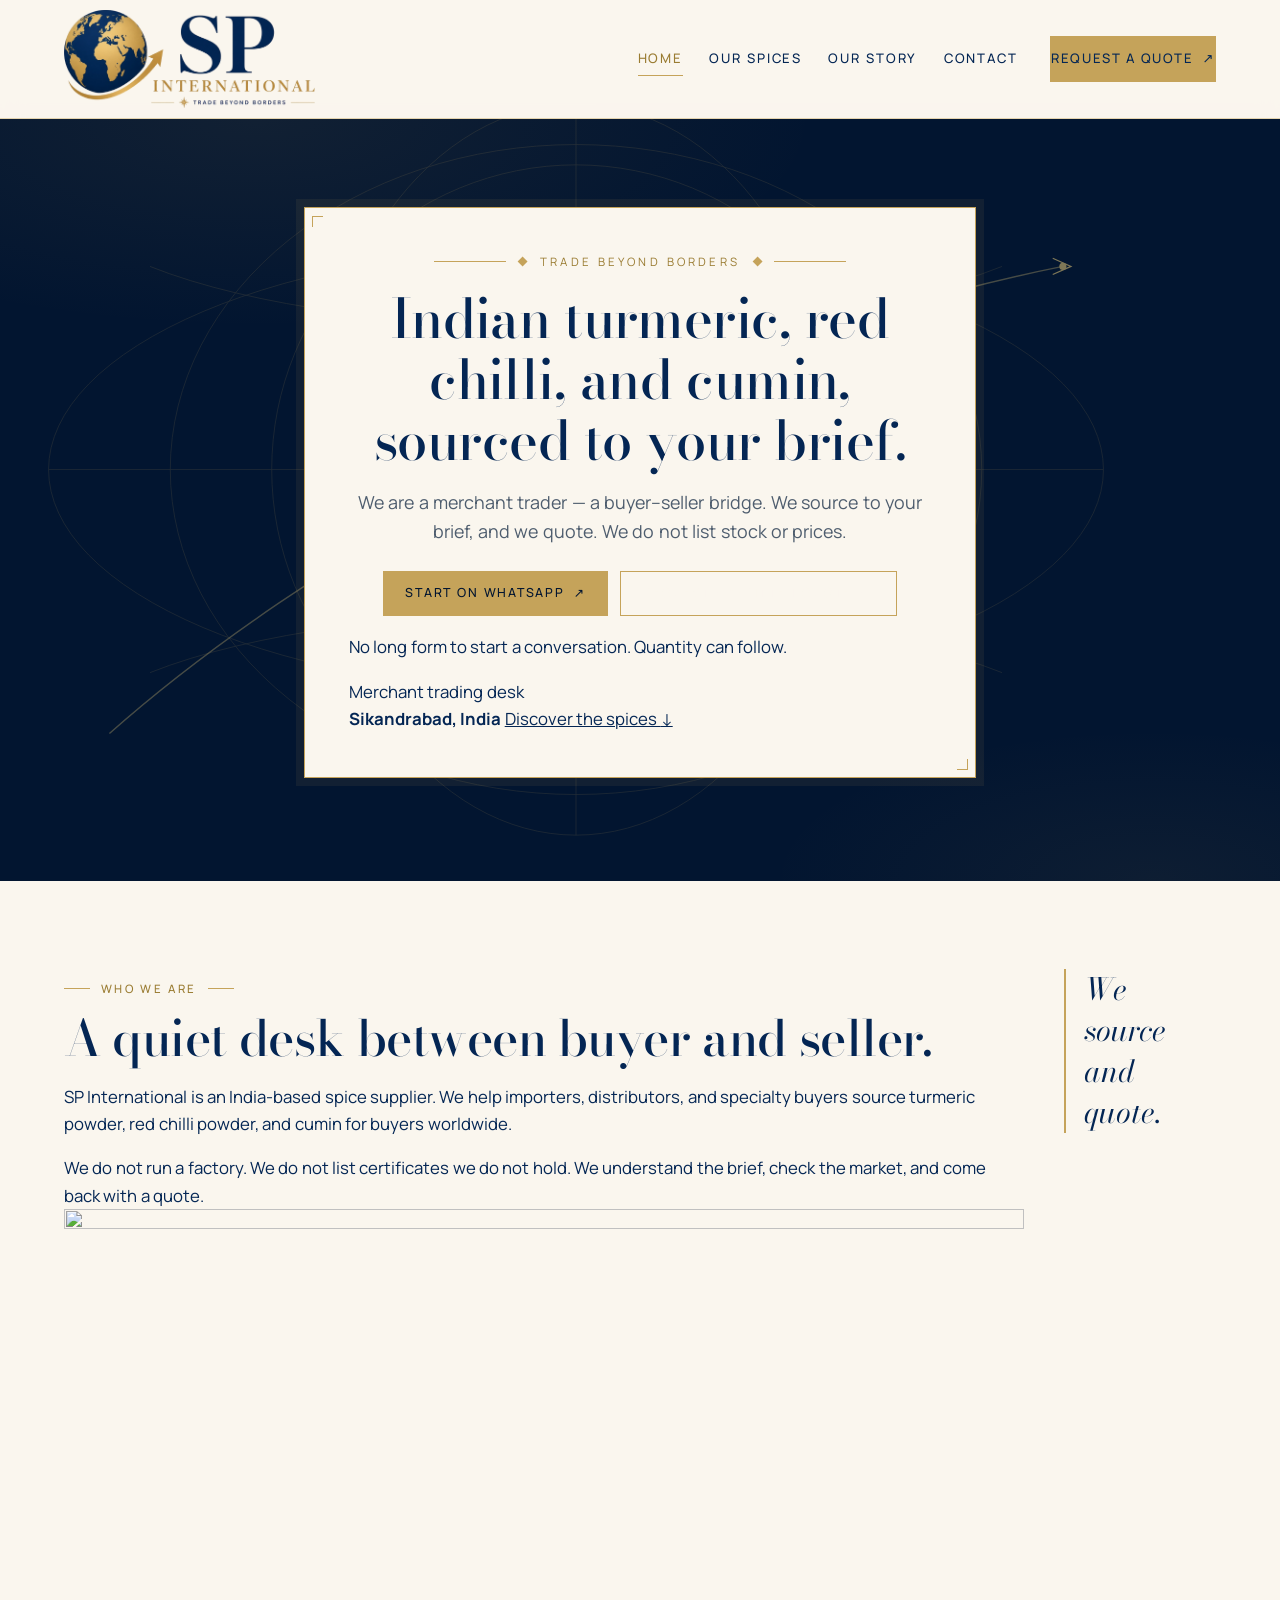
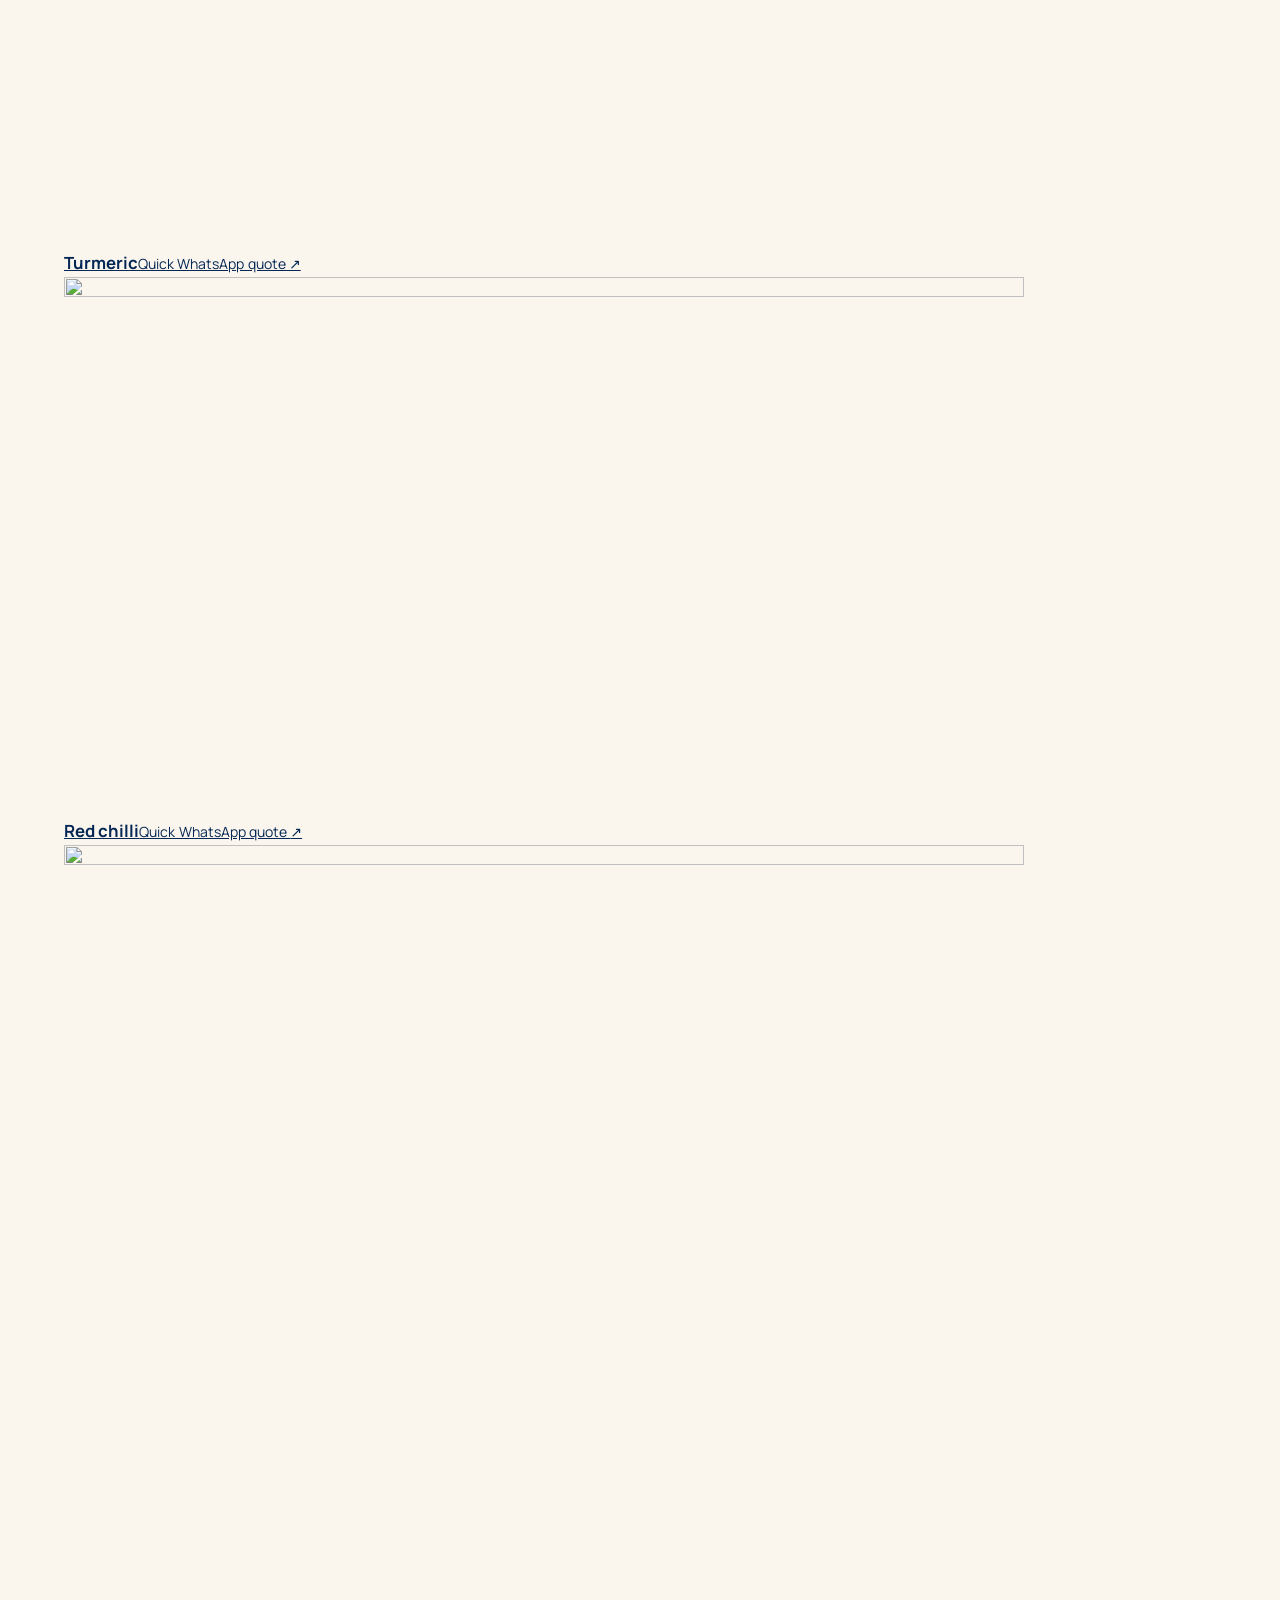
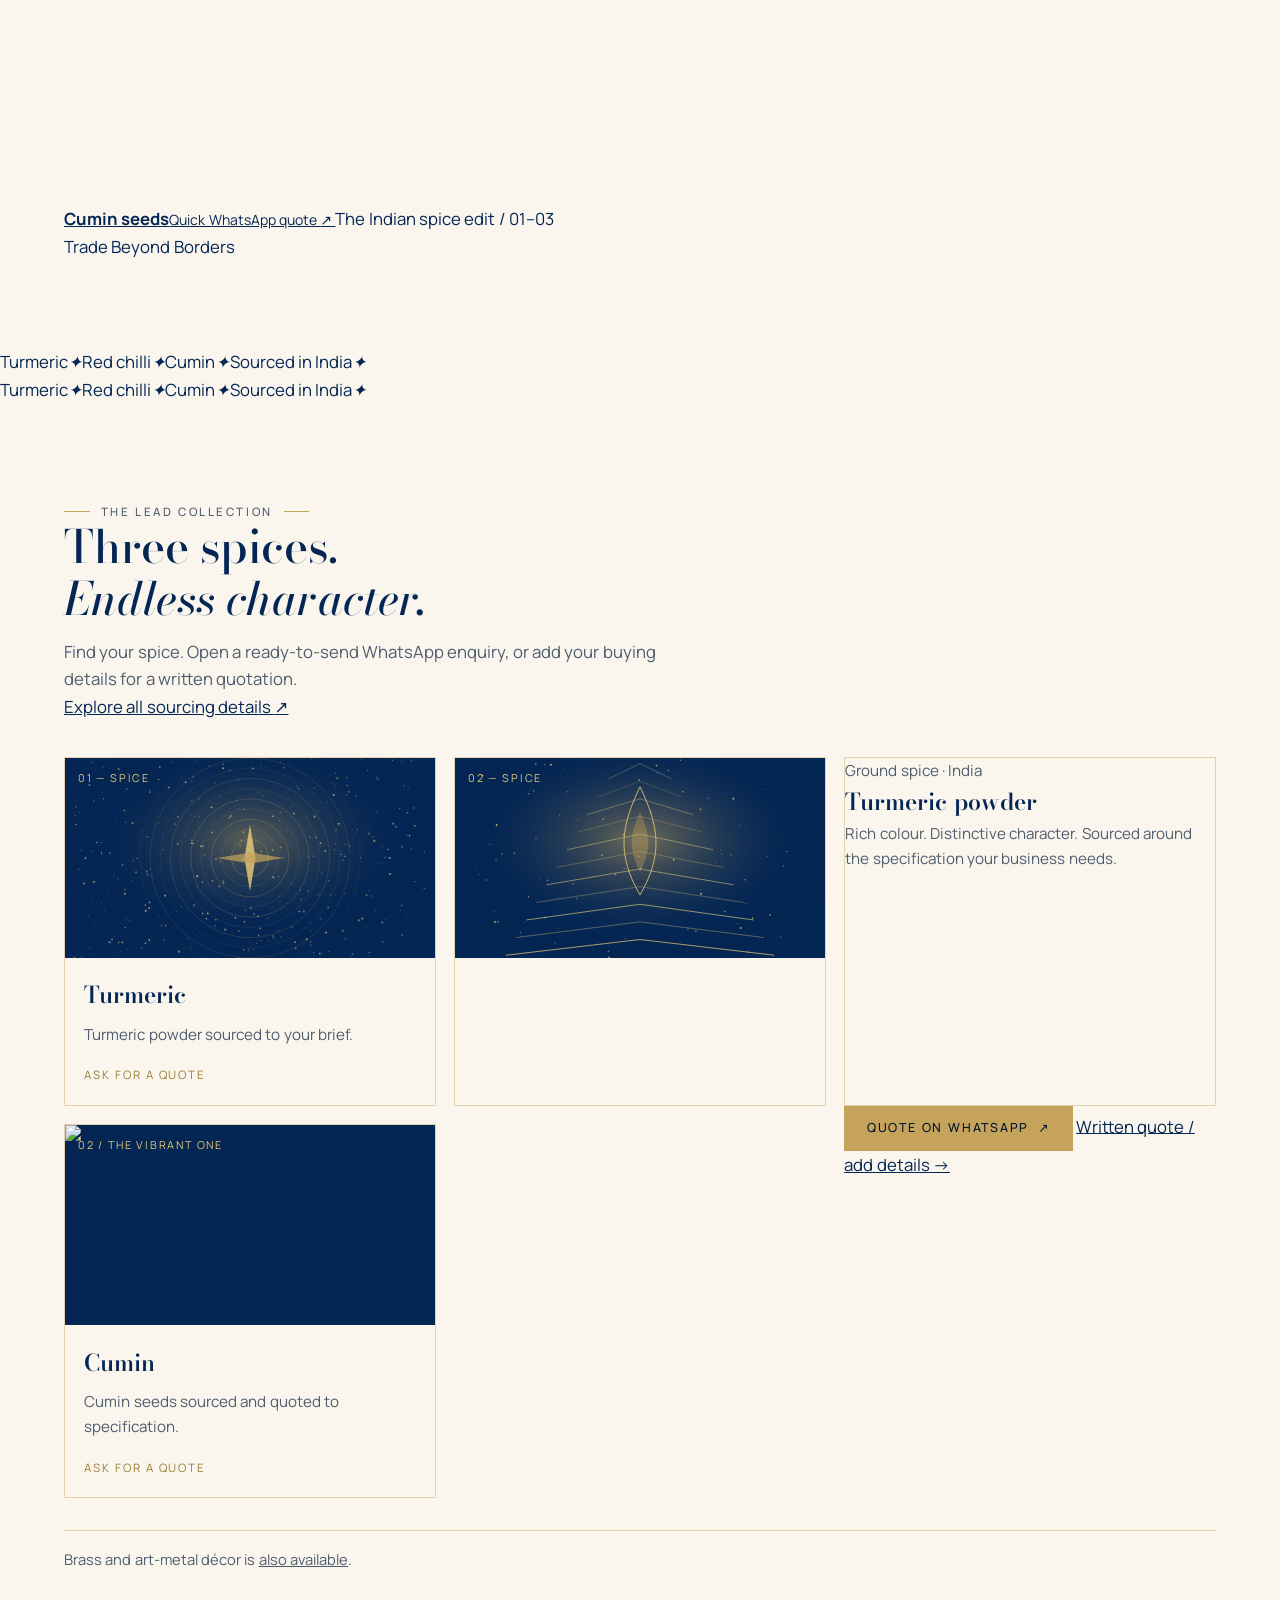
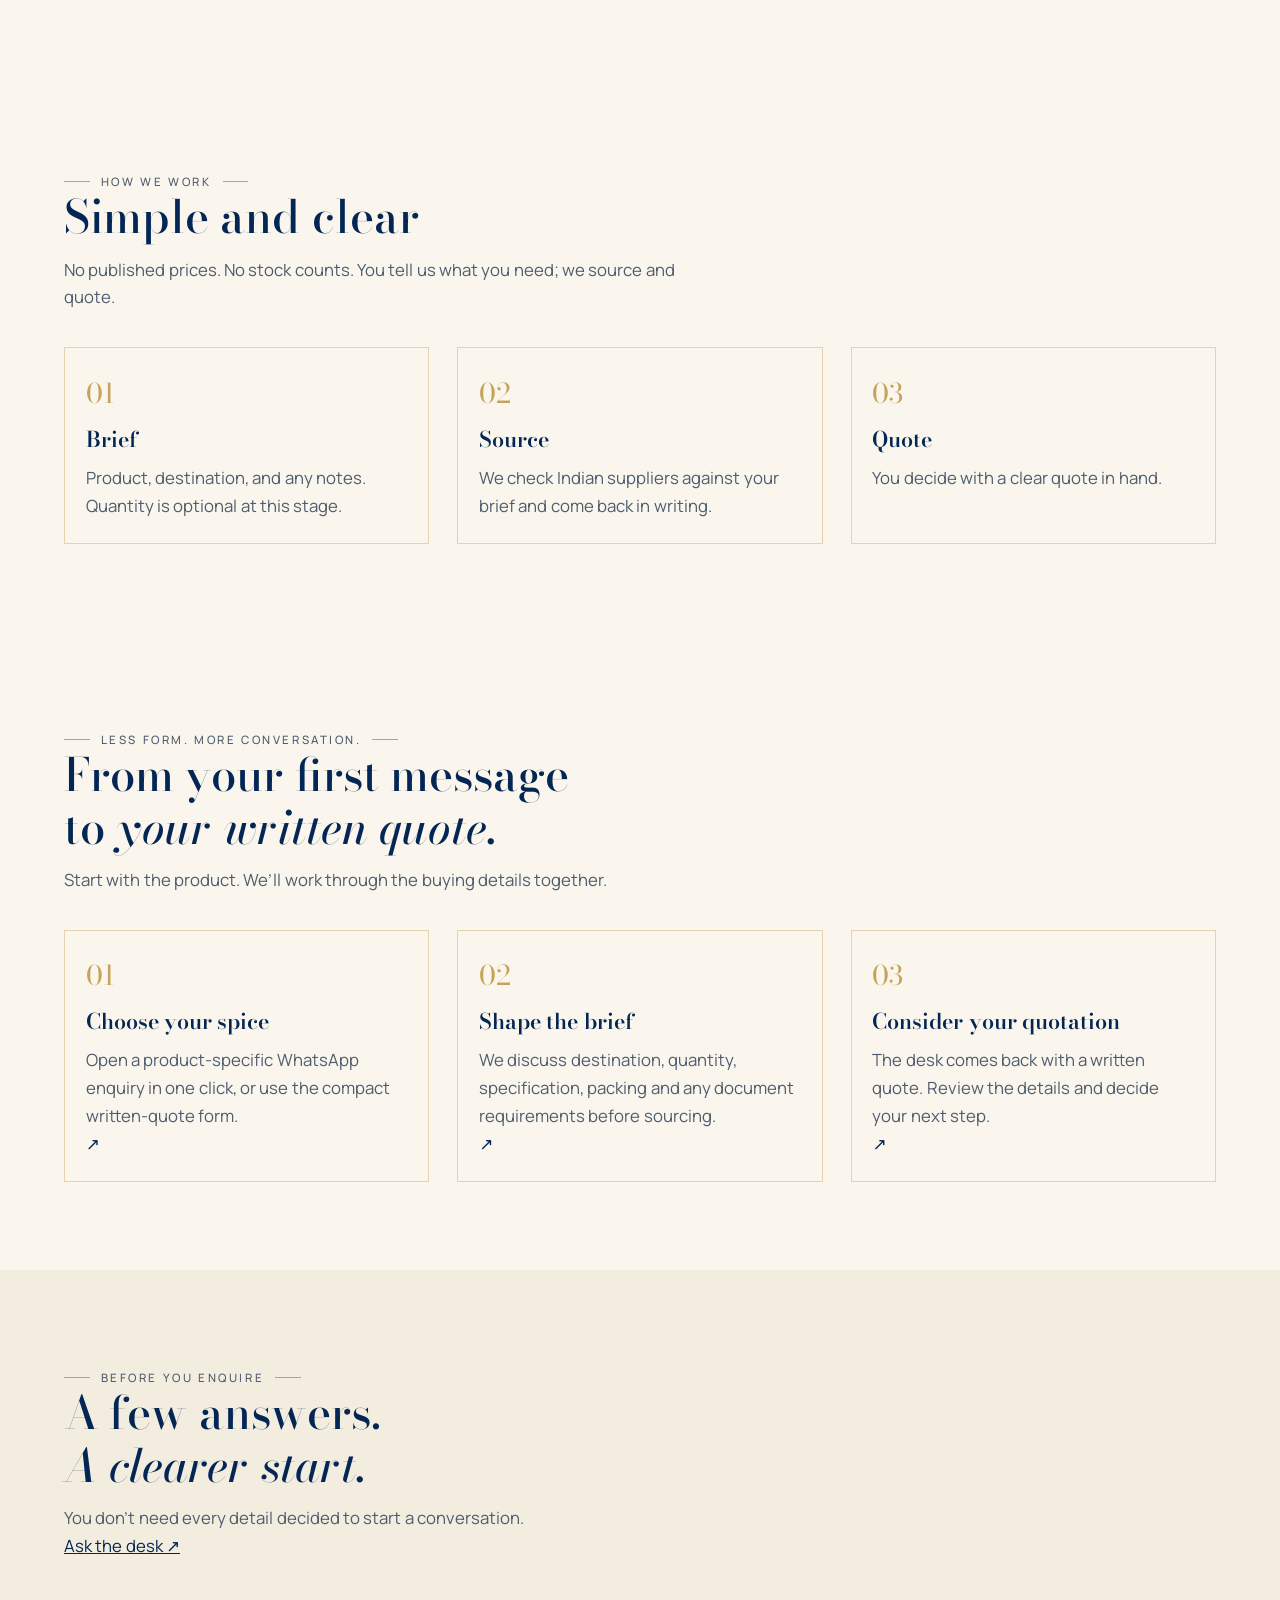
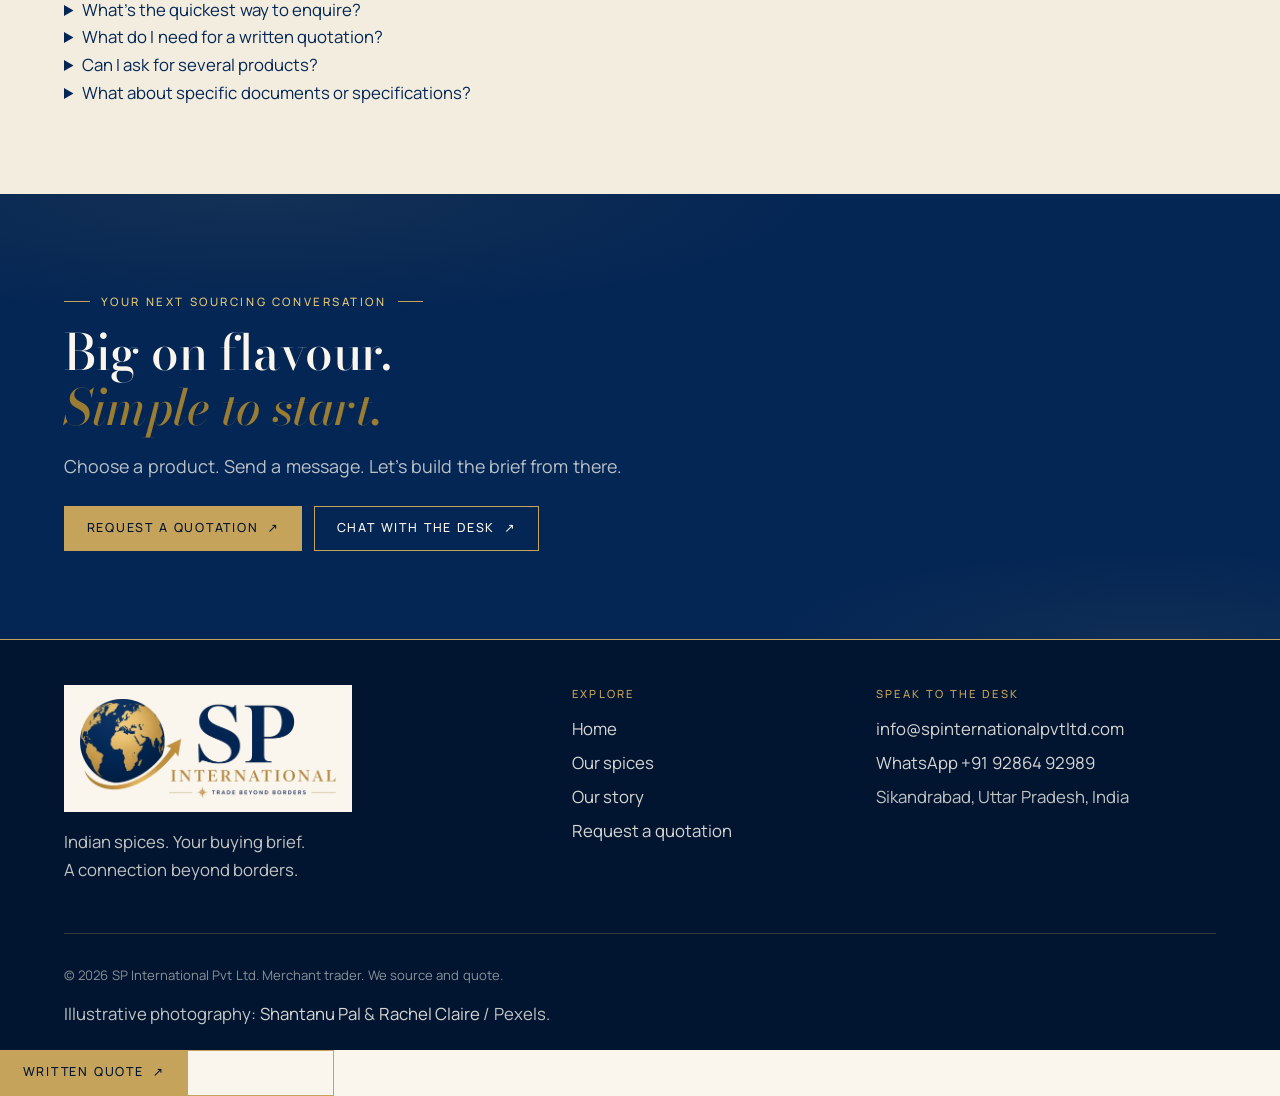
==== commit 0860fc56: "Merge pull request #9 from Amberon-voldi/main D" ====
--- a/index.html
+++ b/index.html
@@ -3,58 +3,70 @@
 <head>
   <meta charset="utf-8">
   <meta name="viewport" content="width=device-width, initial-scale=1">
-  <title>SP International | Indian Spices &amp; Brass Décor</title>
-  <meta name="description" content="India-based traders for turmeric, red chilli powder, cumin, and brass décor. Samples and quotes on request.">
+  <title>SP International | Indian Turmeric, Red Chilli &amp; Cumin Supplier</title>
+  <meta name="description" content="Indian spice supplier for turmeric powder, red chilli, and cumin. Buyers worldwide. Quotes on request.">
   <meta name="theme-color" content="#042654">
   <link rel="icon" href="assets/favicon.png" type="image/png">
   <link rel="apple-touch-icon" href="assets/favicon-192.png">
   <link rel="canonical" href="https://spinternationalpvtltd.com/">
-  <meta property="og:title" content="SP International | Indian Spices &amp; Brass Décor">
-  <meta property="og:description" content="India-based traders for turmeric, red chilli powder, cumin, and brass décor. Samples and quotes on request.">
+  <meta property="og:title" content="SP International | Indian Turmeric, Red Chilli &amp; Cumin Supplier">
+  <meta property="og:description" content="Indian spice supplier for turmeric powder, red chilli, and cumin. Buyers worldwide. Quotes on request.">
   <meta property="og:image" content="https://spinternationalpvtltd.com/assets/sp-whatsapp-profile-square.png">
   <meta property="og:url" content="https://spinternationalpvtltd.com/">
   <meta property="og:type" content="website">
   <link rel="preconnect" href="https://fonts.googleapis.com">
   <link rel="preconnect" href="https://fonts.gstatic.com" crossorigin>
-  <link href="https://fonts.googleapis.com/css2?family=Cormorant+Garamond:ital,wght@0,500;0,600;1,500&family=Outfit:wght@300;400;500;600&display=swap" rel="stylesheet">
+  <link href="https://fonts.googleapis.com/css2?family=Bodoni+Moda:opsz,wght@6..96,500;6..96,600&family=Manrope:wght@400;500;600;700&display=swap" rel="stylesheet">
   <link rel="manifest" href="site.webmanifest">
   <link rel="stylesheet" href="css/styles.css">
   <script type="application/ld+json">
   {
     "@context": "https://schema.org",
     "@type": "Organization",
+    "@id": "https://spinternationalpvtltd.com/#organization",
+    "logo": "https://spinternationalpvtltd.com/assets/logo-lockup.png",
     "name": "SP International Pvt Ltd",
     "slogan": "Trade Beyond Borders",
+    "description": "Indian spice supplier for turmeric powder, red chilli powder, and cumin. Quotes on request. Brass décor also available.",
+    "knowsAbout": ["Turmeric powder", "Red chilli powder", "Cumin", "Brass and art-metal décor"],
     "email": "info@spinternationalpvtltd.com",
     "telephone": "+919286492989",
     "url": "https://spinternationalpvtltd.com/",
     "address": {
       "@type": "PostalAddress",
+      "addressLocality": "Sikandrabad",
+      "addressRegion": "Uttar Pradesh",
       "addressCountry": "IN"
+    },
+    "contactPoint": {
+      "@type": "ContactPoint",
+      "contactType": "sales",
+      "telephone": "+919286492989",
+      "email": "info@spinternationalpvtltd.com",
+      "url": "https://spinternationalpvtltd.com/contact.html"
     }
   }
   </script>
 </head>
-<body>
+<body class="home-page">
   <a class="skip" href="#main">Skip to content</a>
   <header class="site-header">
     <div class="wrap header-inner">
       <a class="brand" href="index.html">
         <img class="brand-lockup" src="assets/logo-lockup.png" alt="SP International Pvt Ltd — Trade Beyond Borders" width="1048" height="407">
-        <img class="brand-mark" src="assets/logo-mark.png" alt="SP International Pvt Ltd" width="433" height="454">
       </a>
       <button class="nav-toggle" type="button" aria-expanded="false" aria-controls="site-nav">
-        <span class="sr-only">Menu</span>
-        <span></span><span></span>
+        <span class="sr-only">Menu</span><span></span><span></span>
       </button>
       <nav id="site-nav" class="site-nav" aria-label="Primary">
         <a href="index.html" aria-current="page">Home</a>
-        <a href="products.html">Products</a>
-        <a href="about.html">About</a>
+        <a href="products.html">Our spices</a>
+        <a href="about.html">Our story</a>
         <a href="contact.html">Contact</a>
-        <a class="btn btn-gold" href="contact.html">Request a quote</a>
+        <a class="btn btn-gold" href="contact.html#quote-form">Request a quote <span aria-hidden="true">↗</span></a>
       </nav>
     </div>
+    <div class="scroll-progress" aria-hidden="true"></div>
   </header>
 
   <main id="main">
@@ -63,11 +75,16 @@
       <div class="wrap">
         <div class="hero-card">
           <p class="motto-line"><span class="diamond"></span> Trade Beyond Borders <span class="diamond"></span></p>
-          <h1 class="display">Indian spices and brass décor, sourced to your brief.</h1>
-          <p class="lede">We are a merchant trader — a buyer–seller bridge. We source, we share samples on request, and we quote. We do not list stock or prices.</p>
+          <h1 class="display">Indian turmeric, red chilli, and cumin, sourced to your brief.</h1>
+          <p class="lede">We are a merchant trader — a buyer–seller bridge. We source to your brief, and we quote. We do not list stock or prices.</p>
           <div class="btn-row">
-            <a class="btn btn-gold" href="contact.html">Request a quote</a>
-            <a class="btn btn-line" href="products.html">View products</a>
+            <a class="btn btn-gold" href="https://wa.me/919286492989?text=Hello%20SP%20International%2C%20I%20would%20like%20a%20spice%20quotation." rel="noopener">Start on WhatsApp <span aria-hidden="true">↗</span></a>
+            <a class="btn btn-ghost" href="contact.html#quote-form">Request a written quote <span aria-hidden="true">→</span></a>
+          </div>
+          <p class="hero-note">No long form to start a conversation. Quantity can follow.</p>
+          <div class="hero-footnote">
+            <span>Merchant trading desk<br><strong>Sikandrabad, India</strong></span>
+            <a class="discover-link" href="#products">Discover the spices <span aria-hidden="true">↓</span></a>
           </div>
         </div>
       </div>
@@ -79,22 +96,42 @@
           <p class="kicker">Who we are</p>
           <h2 class="display" style="font-size: clamp(2rem, 4.5vw, 3.1rem);">A quiet desk between buyer and seller.</h2>
           <div class="prose">
-            <p>SP International is an India-based trading company. We help importers, distributors, and specialty buyers source quality spices and brass / art metal décor.</p>
-            <p>We do not run a factory. We do not list certificates we do not hold. We understand the brief, check the market, and come back with a sample path and a quote.</p>
+            <p>SP International is an India-based spice supplier. We help importers, distributors, and specialty buyers source turmeric powder, red chilli powder, and cumin for buyers worldwide.</p>
+            <p>We do not run a factory. We do not list certificates we do not hold. We understand the brief, check the market, and come back with a quote.</p>
           </div>
-        </div>
-        <blockquote class="pull">We source and quote. Samples are available on request.</blockquote>
-      </div>
-    </section>
-
-    <section class="section section-cream" id="products">
-      <div class="wrap">
-        <div class="section-head">
-          <p class="kicker">Hero lines</p>
-          <h2>Four products we lead with</h2>
-          <p>Ask for a quote on any of these. Other spices are available on request.</p>
-        </div>
-        <div class="card-grid cols-4">
+          <a class="floating-spice floating-turmeric" href="https://wa.me/919286492989?text=Hello%20SP%20International%2C%20I%20would%20like%20a%20quotation%20for%20turmeric%20powder.%20Please%20let%20me%20know%20which%20buying%20details%20you%20need." rel="noopener">
+            <img src="assets/turmeric-powder.jpg" alt="" width="960" height="640">
+            <span><strong>Turmeric</strong><small>Quick WhatsApp quote <span aria-hidden="true">↗</span></small></span>
+          </a>
+          <a class="floating-spice floating-chilli" href="https://wa.me/919286492989?text=Hello%20SP%20International%2C%20I%20would%20like%20a%20quotation%20for%20red%20chilli%20powder.%20Please%20let%20me%20know%20which%20buying%20details%20you%20need." rel="noopener">
+            <img src="assets/red-chilli-powder.jpg" alt="" width="960" height="540">
+            <span><strong>Red chilli</strong><small>Quick WhatsApp quote <span aria-hidden="true">↗</span></small></span>
+          </a>
+          <a class="floating-spice floating-cumin" href="https://wa.me/919286492989?text=Hello%20SP%20International%2C%20I%20would%20like%20a%20quotation%20for%20cumin%20seeds.%20Please%20let%20me%20know%20which%20buying%20details%20you%20need." rel="noopener">
+            <img src="assets/cumin-seeds.jpg" alt="" width="960" height="960">
+            <span><strong>Cumin seeds</strong><small>Quick WhatsApp quote <span aria-hidden="true">↗</span></small></span>
+          </a>
+          <span class="scene-label" aria-hidden="true">The Indian spice edit / 01–03</span>
+        </div>
+        <blockquote class="pull">We source and quote.</blockquote>
+      </div>
+      <div class="wrap hero-controls"><span>Trade Beyond Borders</span><button class="motion-toggle" type="button" data-motion-toggle aria-pressed="false" hidden>Pause motion</button></div>
+    </section>
+
+    <div class="spice-marquee" aria-hidden="true">
+      <div class="marquee-track">
+        <div class="marquee-group"><span>Turmeric</span><i>✦</i><span>Red chilli</span><i>✦</i><span>Cumin</span><i>✦</i><span>Sourced in India</span><i>✦</i></div>
+        <div class="marquee-group"><span>Turmeric</span><i>✦</i><span>Red chilli</span><i>✦</i><span>Cumin</span><i>✦</i><span>Sourced in India</span><i>✦</i></div>
+      </div>
+    </div>
+
+    <section class="section spice-showcase" id="products">
+      <div class="wrap">
+        <div class="section-head split-head" data-reveal>
+          <div><p class="kicker">The lead collection</p><h2>Three spices.<br><em>Endless character.</em></h2></div>
+          <div><p>Find your spice. Open a ready-to-send WhatsApp enquiry, or add your buying details for a written quotation.</p><a class="text-link" href="products.html">Explore all sourcing details <span aria-hidden="true">↗</span></a></div>
+        </div>
+        <div class="card-grid cols-3">
           <a class="product-card" href="products.html#turmeric">
             <div class="visual">
               <span class="index">01 — Spice</span>
@@ -102,7 +139,7 @@
             </div>
             <div class="body">
               <h3>Turmeric</h3>
-              <p>Ground turmeric sourced to your brief.</p>
+              <p>Turmeric powder sourced to your brief.</p>
               <span class="more">Ask for a quote</span>
             </div>
           </a>
@@ -112,34 +149,22 @@
               <img src="assets/tex-chilli.svg" alt="">
             </div>
             <div class="body">
-              <h3>Red chilli powder</h3>
-              <p>Indian red chilli powder, quoted by destination.</p>
-              <span class="more">Ask for a quote</span>
-            </div>
-          </a>
-          <a class="product-card" href="products.html#cumin">
-            <div class="visual">
-              <span class="index">03 — Spice</span>
-              <img src="assets/tex-cumin.svg" alt="">
-            </div>
+              <p class="product-eyebrow">Ground spice · India</p><h3>Turmeric powder</h3>
+              <p>Rich colour. Distinctive character. Sourced around the specification your business needs.</p>
+              <a class="btn btn-gold" href="https://wa.me/919286492989?text=Hello%20SP%20International%2C%20I%20would%20like%20a%20quotation%20for%20turmeric%20powder.%20Please%20let%20me%20know%20which%20buying%20details%20you%20need." rel="noopener" aria-label="Request a turmeric powder quotation on WhatsApp">Quote on WhatsApp <span aria-hidden="true">↗</span></a>
+              <a class="text-link" href="contact.html?product=Turmeric#quote-form">Written quote / add details <span aria-hidden="true">→</span></a>
+            </div>
+          </article>
+          <article class="product-card chilli-card" data-reveal>
+            <div class="visual"><span class="index">02 / The vibrant one</span><img src="assets/red-chilli-powder.jpg" alt="Red chilli powder with dried red chillies" width="960" height="540" loading="lazy"><span class="spice-character">Vibrant &amp; expressive</span></div>
             <div class="body">
               <h3>Cumin</h3>
-              <p>Cumin sourced and quoted to specification.</p>
+              <p>Cumin seeds sourced and quoted to specification.</p>
               <span class="more">Ask for a quote</span>
             </div>
-          </a>
-          <a class="product-card" href="products.html#brass">
-            <div class="visual">
-              <span class="index">04 — Décor</span>
-              <img src="assets/tex-brass.svg" alt="">
-            </div>
-            <div class="body">
-              <h3>Brass / art metal</h3>
-              <p>Indian brass and art metal décor for home and gift buyers.</p>
-              <span class="more">Ask for a quote</span>
-            </div>
-          </a>
-        </div>
+          </article>
+        </div>
+        <p class="legal-note">Brass and art-metal décor is <a href="products.html#brass">also available</a>.</p>
       </div>
     </section>
 
@@ -147,7 +172,7 @@
       <div class="wrap">
         <div class="section-head">
           <p class="kicker">How we work</p>
-          <h2>Simple, sample-friendly</h2>
+          <h2>Simple and clear</h2>
           <p>No published prices. No stock counts. You tell us what you need; we source and quote.</p>
         </div>
         <div class="steps">
@@ -163,55 +188,52 @@
           </article>
           <article class="step">
             <span class="num">03</span>
-            <h3>Sample &amp; quote</h3>
-            <p>Samples are available on request. You decide with a clear quote in hand.</p>
-          </article>
-        </div>
-      </div>
-    </section>
-
-    <section class="section section-navy cta-band">
-      <div class="wrap">
-        <p class="kicker light">Next step</p>
-        <h2 class="display">Tell us the product and the destination.</h2>
-        <p class="lede">Email or WhatsApp is enough. We reply as a trading desk, not a call centre.</p>
-        <div class="btn-row">
-          <a class="btn btn-gold" href="contact.html">Request a quote</a>
-          <a class="btn btn-ghost" href="https://wa.me/919286492989" rel="noopener">WhatsApp +91 92864 92989</a>
-        </div>
-      </div>
+            <h3>Quote</h3>
+            <p>You decide with a clear quote in hand.</p>
+          </article>
+        </div>
+      </div>
+    </section>
+
+    <section class="section process-section">
+      <div class="wrap">
+        <div class="section-head" data-reveal><p class="kicker">Less form. More conversation.</p><h2>From your first message<br>to <em>your written quote.</em></h2><p>Start with the product. We’ll work through the buying details together.</p></div>
+        <div class="steps">
+          <article class="step" data-reveal><span class="num">01</span><h3>Choose your spice</h3><p>Open a product-specific WhatsApp enquiry in one click, or use the compact written-quote form.</p><span class="step-arrow" aria-hidden="true">↗</span></article>
+          <article class="step" data-reveal><span class="num">02</span><h3>Shape the brief</h3><p>We discuss destination, quantity, specification, packing and any document requirements before sourcing.</p><span class="step-arrow" aria-hidden="true">↗</span></article>
+          <article class="step" data-reveal><span class="num">03</span><h3>Consider your quotation</h3><p>The desk comes back with a written quote. Review the details and decide your next step.</p><span class="step-arrow" aria-hidden="true">↗</span></article>
+        </div>
+      </div>
+    </section>
+
+    <section class="section section-cream" aria-labelledby="faq-title">
+      <div class="wrap faq-layout">
+        <div class="section-head" data-reveal><p class="kicker">Before you enquire</p><h2 id="faq-title">A few answers.<br><em>A clearer start.</em></h2><p>You don’t need every detail decided to start a conversation.</p><a class="text-link" href="contact.html#quote-form">Ask the desk <span aria-hidden="true">↗</span></a></div>
+        <div class="faq-list" data-reveal>
+          <details><summary>What’s the quickest way to enquire?</summary><p>Choose “Quote on WhatsApp” on your spice card. A message naming the product is ready for you—review it and press Send in WhatsApp. You don’t need to type your contact details on this website first.</p></details>
+          <details><summary>What do I need for a written quotation?</summary><p>Start with your product, delivery country and reply email. Quantity, company and specifications are optional in the initial form; the desk will clarify what is needed before preparing a quotation.</p></details>
+          <details><summary>Can I ask for several products?</summary><p>Yes. Choose “More than one / mixed enquiry” and add the products to your notes. More spices and <a href="products.html#brass">brass / art-metal décor</a> are available on request.</p></details>
+          <details><summary>What about specific documents or specifications?</summary><p>Tell us what your destination requires. We address those requirements during sourcing and quotation; this website does not claim certifications or laboratory results.</p></details>
+        </div>
+      </div>
+    </section>
+
+    <section class="section cta-band section-navy">
+      <div class="wrap cta-inner" data-reveal><div><p class="kicker light">Your next sourcing conversation</p><h2 class="display">Big on flavour.<br><em>Simple to start.</em></h2></div><div><p class="lede">Choose a product. Send a message. Let’s build the brief from there.</p><div class="btn-row"><a class="btn btn-gold" href="contact.html#quote-form">Request a quotation <span aria-hidden="true">↗</span></a><a class="btn btn-ghost" href="https://wa.me/919286492989?text=Hello%20SP%20International%2C%20I%20would%20like%20a%20spice%20quotation." rel="noopener">Chat with the desk <span aria-hidden="true">↗</span></a></div></div></div>
     </section>
   </main>
 
   <footer class="site-footer">
     <div class="wrap footer-grid">
-      <div>
-        <img class="footer-logo" src="assets/logo-lockup.png" alt="SP International Pvt Ltd — Trade Beyond Borders" width="1048" height="407">
-        <p class="footer-motto">Trade Beyond Borders</p>
-      </div>
-      <div>
-        <h2>Pages</h2>
-        <ul>
-          <li><a href="index.html">Home</a></li>
-          <li><a href="products.html">Products</a></li>
-          <li><a href="about.html">About</a></li>
-          <li><a href="contact.html">Contact</a></li>
-        </ul>
-      </div>
-      <div>
-        <h2>Contact</h2>
-        <ul>
-          <li><a href="mailto:info@spinternationalpvtltd.com">info@spinternationalpvtltd.com</a></li>
-          <li><a href="https://wa.me/919286492989" rel="noopener">WhatsApp +91 92864 92989</a></li>
-          <li>Sikandrabad, Uttar Pradesh</li>
-        </ul>
-      </div>
+      <div class="footer-brand"><img class="footer-logo" src="assets/logo-lockup.png" alt="SP International Pvt Ltd — Trade Beyond Borders" width="1048" height="407" loading="lazy"><p>Indian spices. Your buying brief.<br>A connection beyond borders.</p></div>
+      <div><h2>Explore</h2><ul><li><a href="index.html">Home</a></li><li><a href="products.html">Our spices</a></li><li><a href="about.html">Our story</a></li><li><a href="contact.html#quote-form">Request a quotation</a></li></ul></div>
+      <div><h2>Speak to the desk</h2><ul><li><a href="mailto:info@spinternationalpvtltd.com">info@spinternationalpvtltd.com</a></li><li><a href="https://wa.me/919286492989" rel="noopener">WhatsApp +91 92864 92989</a></li><li>Sikandrabad, Uttar Pradesh, India</li></ul></div>
     </div>
-    <div class="wrap footer-base">
-      <p>&copy; <span id="year">2026</span> SP International Pvt Ltd. Merchant trader. We source and quote.</p>
-      <p>spinternationalpvtltd.com</p>
-    </div>
+    <div class="wrap footer-base"><p>&copy; <span id="year">2026</span> SP International Pvt Ltd. Merchant trader. We source and quote.</p><button class="motion-toggle" type="button" data-motion-toggle aria-pressed="false" hidden>Pause motion</button></div>
+    <div class="wrap photo-credits">Illustrative photography: <a href="https://www.pexels.com/photo/assorted-spices-on-brown-wooden-table-2802527/" rel="noopener">Shantanu Pal</a> &amp; <a href="https://www.pexels.com/photo/assorted-spices-on-round-bowls-6126980/" rel="noopener">Rachel Claire</a> / Pexels.</div>
   </footer>
+  <nav class="mobile-enquiry" aria-label="Quick enquiry"><a class="btn btn-gold" href="contact.html#quote-form">Written quote <span aria-hidden="true">↗</span></a><a class="btn btn-ghost" href="https://wa.me/919286492989?text=Hello%20SP%20International%2C%20I%20would%20like%20a%20spice%20quotation." rel="noopener">WhatsApp <span aria-hidden="true">↗</span></a></nav>
+  <script src="js/motion.js"></script>
   <script src="js/main.js"></script>
 </body>
 </html>
--- a/css/styles.css
+++ b/css/styles.css
@@ -20,8 +20,8 @@
   --line-strong: rgba(197, 163, 90, 0.72);
   --shadow: 0 22px 50px rgba(4, 38, 84, 0.09);
   --header-h: 5.6rem;
-  --serif: "Cormorant Garamond", "Iowan Old Style", Palatino, "Palatino Linotype", Georgia, serif;
-  --sans: "Outfit", "Avenir Next", "Segoe UI", system-ui, sans-serif;
+  --serif: "Bodoni Moda", "Iowan Old Style", Palatino, "Palatino Linotype", Georgia, serif;
+  --sans: "Manrope", "Avenir Next", "Segoe UI", system-ui, sans-serif;
   --wrap: 72rem;
   --gutter: clamp(1.25rem, 4vw, 2.25rem);
 }
@@ -559,6 +559,7 @@
   .card-grid { grid-template-columns: 1fr 1fr; }
 }
 @media (min-width: 1020px) {
+  .card-grid.cols-3 { grid-template-columns: repeat(3, 1fr); }
   .card-grid.cols-4 { grid-template-columns: repeat(4, 1fr); }
 }
 
@@ -652,6 +653,7 @@
   padding: 0.45rem 0.85rem;
   font-size: 0.88rem;
   letter-spacing: 0.02em;
+  scroll-margin-top: calc(var(--header-h) + 1rem);
 }
 
 /* ---------- Steps ---------- */
@@ -694,6 +696,7 @@
 .contact-grid {
   display: grid;
   gap: 2.4rem;
+  grid-template-columns: minmax(0, 1fr);
 }
 @media (min-width: 900px) {
   .contact-grid { grid-template-columns: 1.15fr 0.85fr; align-items: start; }
@@ -731,6 +734,7 @@
   background: var(--ivory);
   border: 1px solid var(--line);
   padding: clamp(1.25rem, 3vw, 1.85rem);
+  min-width: 0;
 }
 
 .quote-form h2 {
@@ -752,6 +756,108 @@
 }
 @media (min-width: 640px) {
   .fields.pair { grid-template-columns: 1fr 1fr; }
+}
+
+.quantity-row {
+  display: grid;
+  grid-template-columns: minmax(0, 1fr) auto;
+  column-gap: 1rem;
+  row-gap: 0.4rem;
+  align-items: end;
+}
+
+.quantity-row > label {
+  grid-column: 1;
+  grid-row: 1;
+}
+
+.quantity-row > input[type="text"] {
+  grid-column: 1;
+  grid-row: 2;
+  width: 100%;
+  min-width: 0;
+  margin-top: 0;
+}
+
+.quantity-unit {
+  grid-column: 2;
+  grid-row: 1 / span 2;
+  align-self: stretch;
+  display: flex;
+  flex-direction: column;
+  justify-content: flex-end;
+  margin: 0;
+  padding: 0;
+  border: 0;
+  min-inline-size: 0;
+}
+
+.quantity-unit .sr-only {
+  overflow: hidden;
+}
+
+.quantity-unit legend {
+  padding: 0;
+  font-size: 0.72rem;
+  letter-spacing: 0.14em;
+  text-transform: uppercase;
+  color: var(--navy);
+  font-weight: 500;
+  line-height: 1.4;
+}
+
+.unit-options {
+  display: flex;
+  align-items: stretch;
+  gap: 0.85rem;
+  border-bottom: 1px solid var(--line-strong);
+}
+
+.unit-option {
+  display: inline-flex;
+  align-items: center;
+  gap: 0.35rem;
+  margin: 0;
+  padding: 0.7rem 0.15rem 0.55rem;
+  font-size: 1rem;
+  letter-spacing: 0.01em;
+  text-transform: none;
+  font-weight: 500;
+  color: var(--navy);
+  cursor: pointer;
+  white-space: nowrap;
+}
+
+.unit-option input {
+  width: 1rem;
+  height: 1rem;
+  margin: 0;
+  accent-color: var(--navy);
+  flex: 0 0 auto;
+}
+
+.quantity-unit:focus-within .unit-options {
+  border-bottom-color: var(--gold-deep);
+}
+
+.quantity-unit[aria-invalid="true"] .unit-options {
+  border-bottom-color: #7a2a2a;
+}
+
+@media (max-width: 640px) {
+  .quantity-row > label {
+    grid-column: 1 / -1;
+  }
+  .quantity-unit {
+    grid-row: 2;
+    align-self: end;
+  }
+}
+
+@media (max-width: 420px) {
+  .quantity-row { column-gap: 0.65rem; }
+  .unit-options { gap: 0.55rem; }
+  .unit-option { padding-left: 0.05rem; padding-right: 0.05rem; }
 }
 
 label {
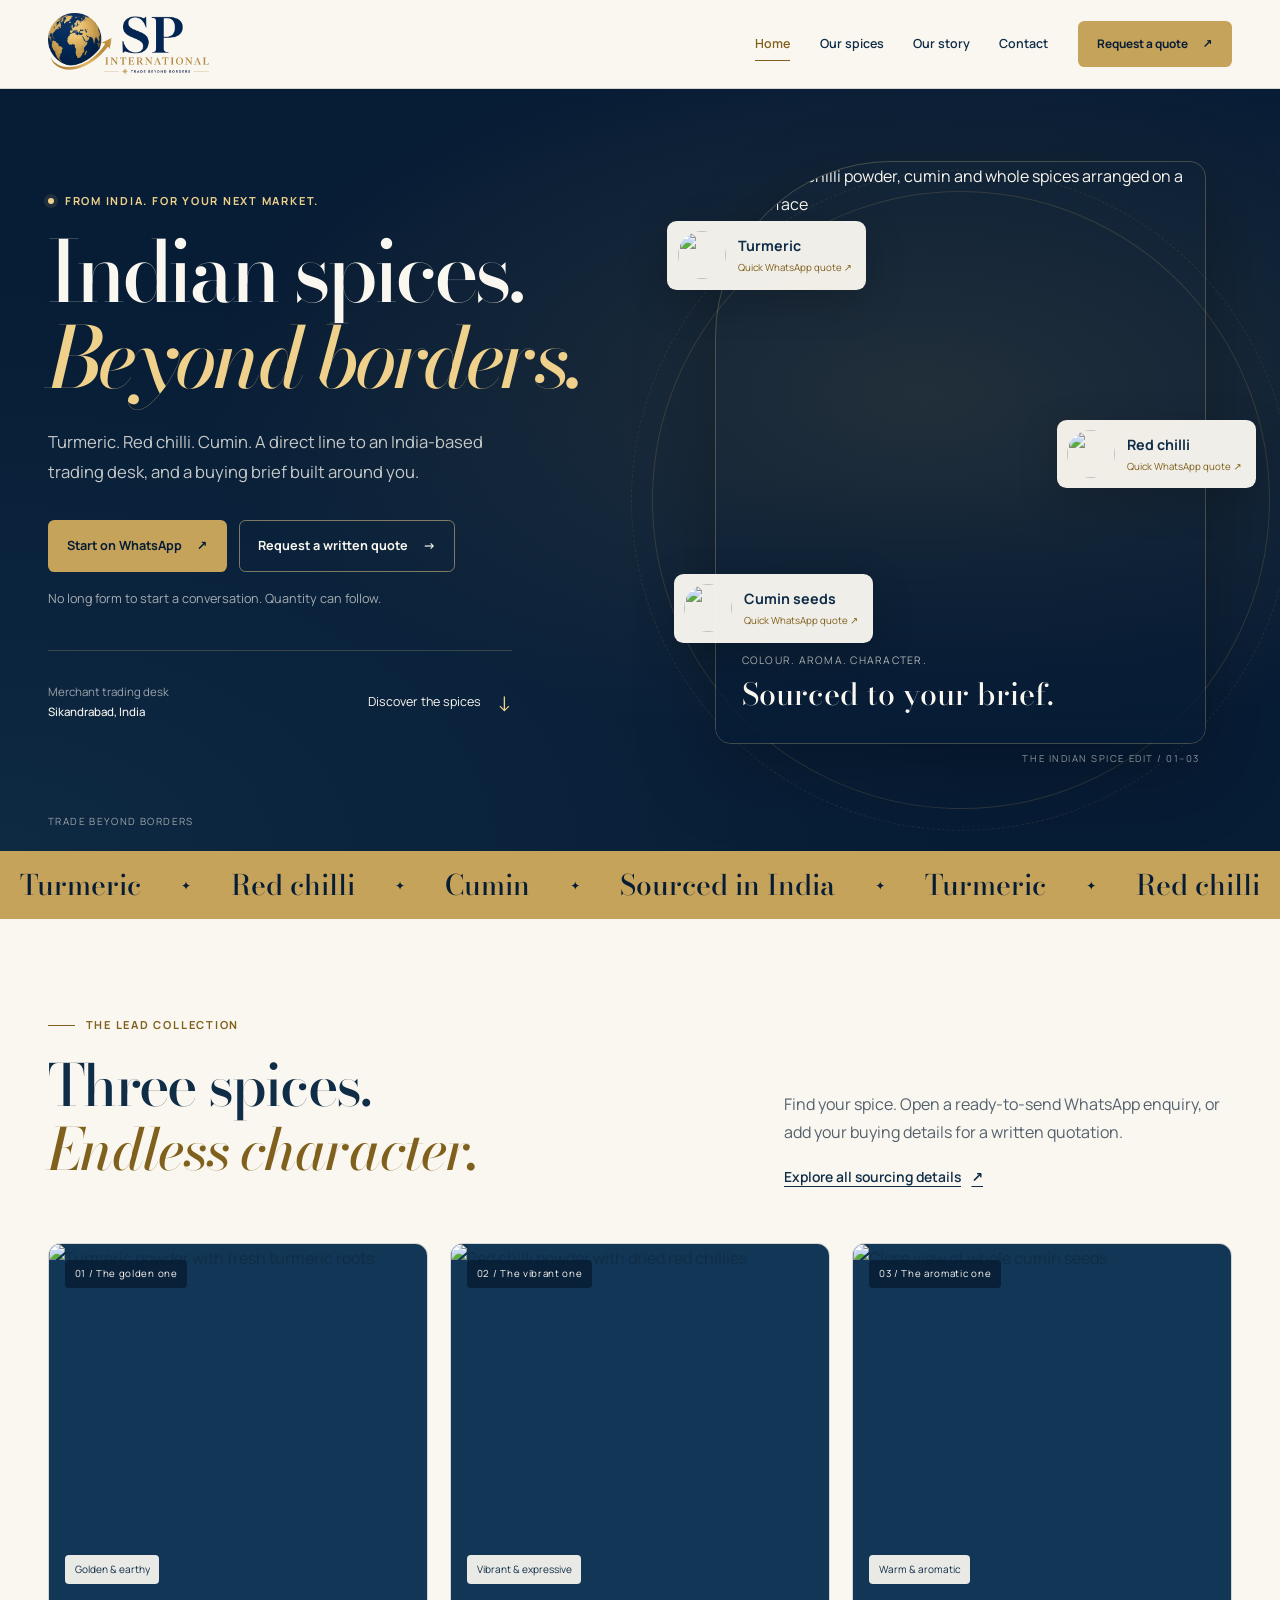
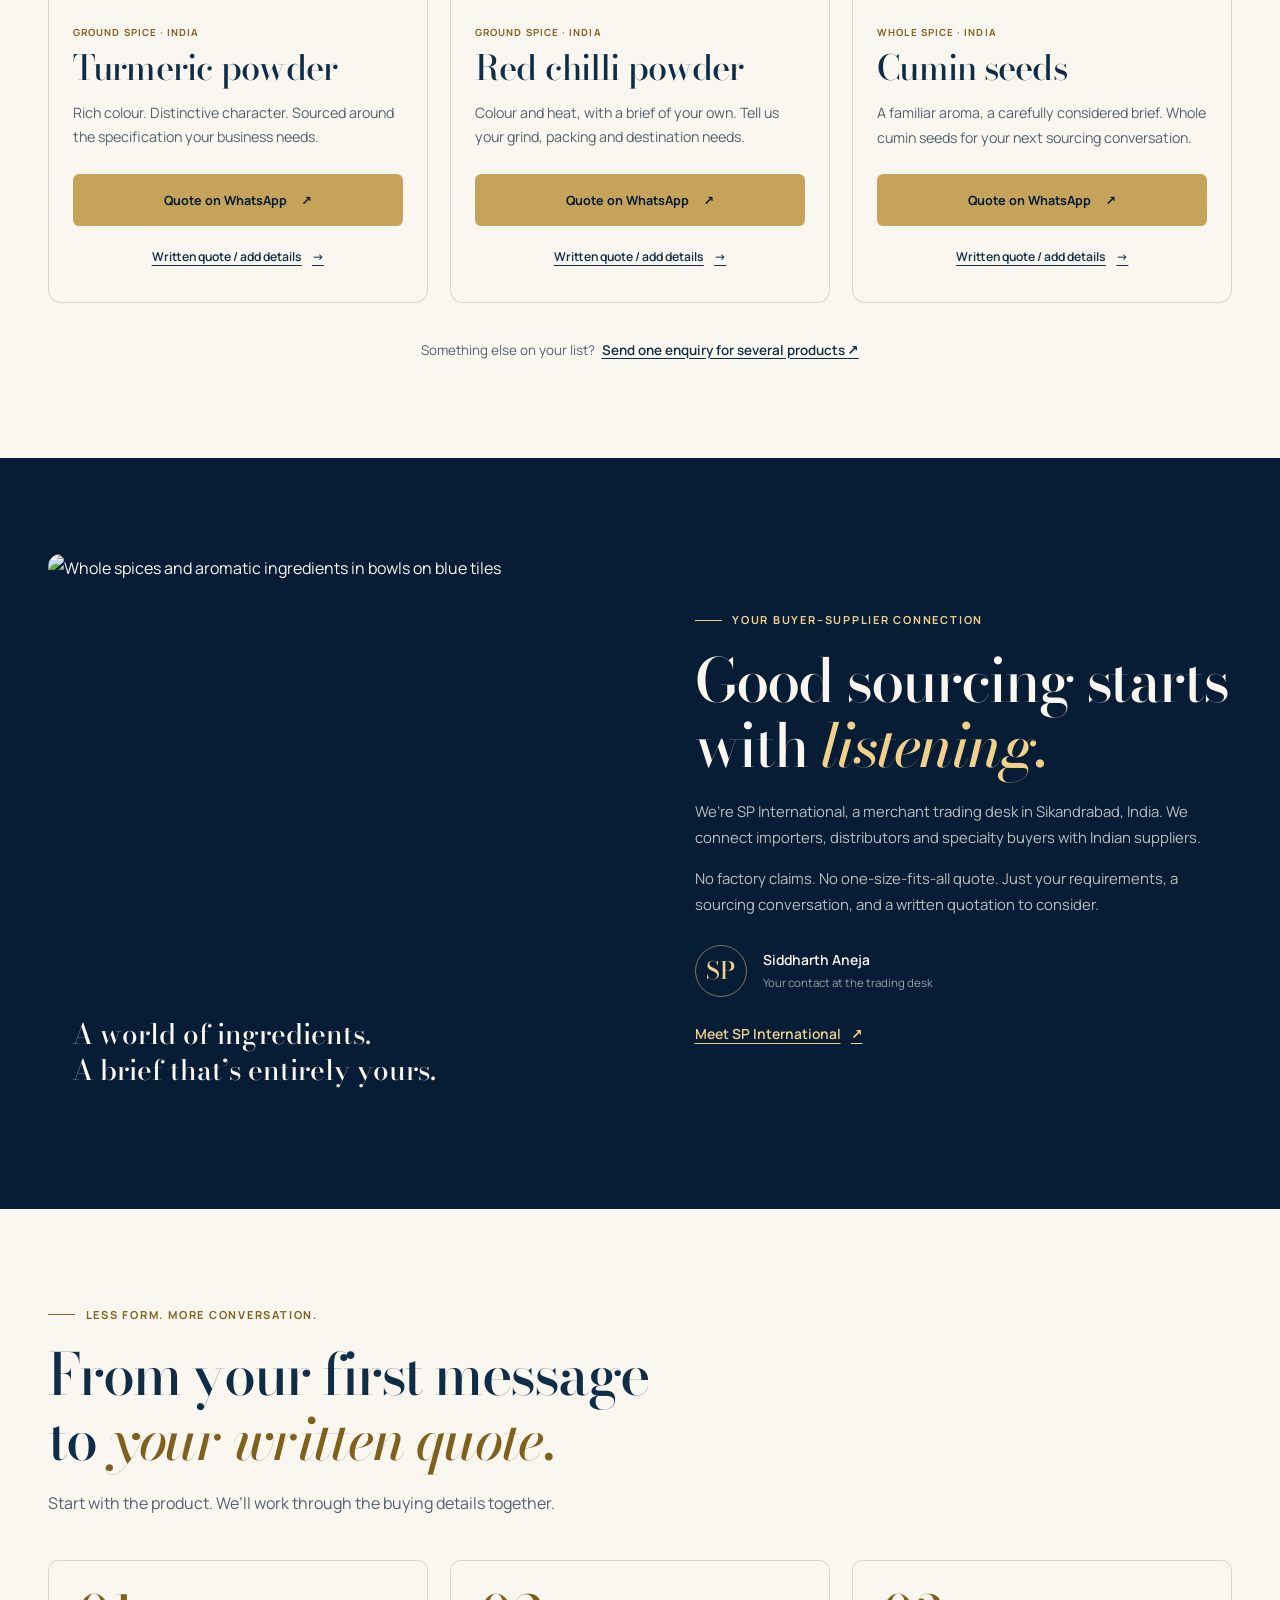
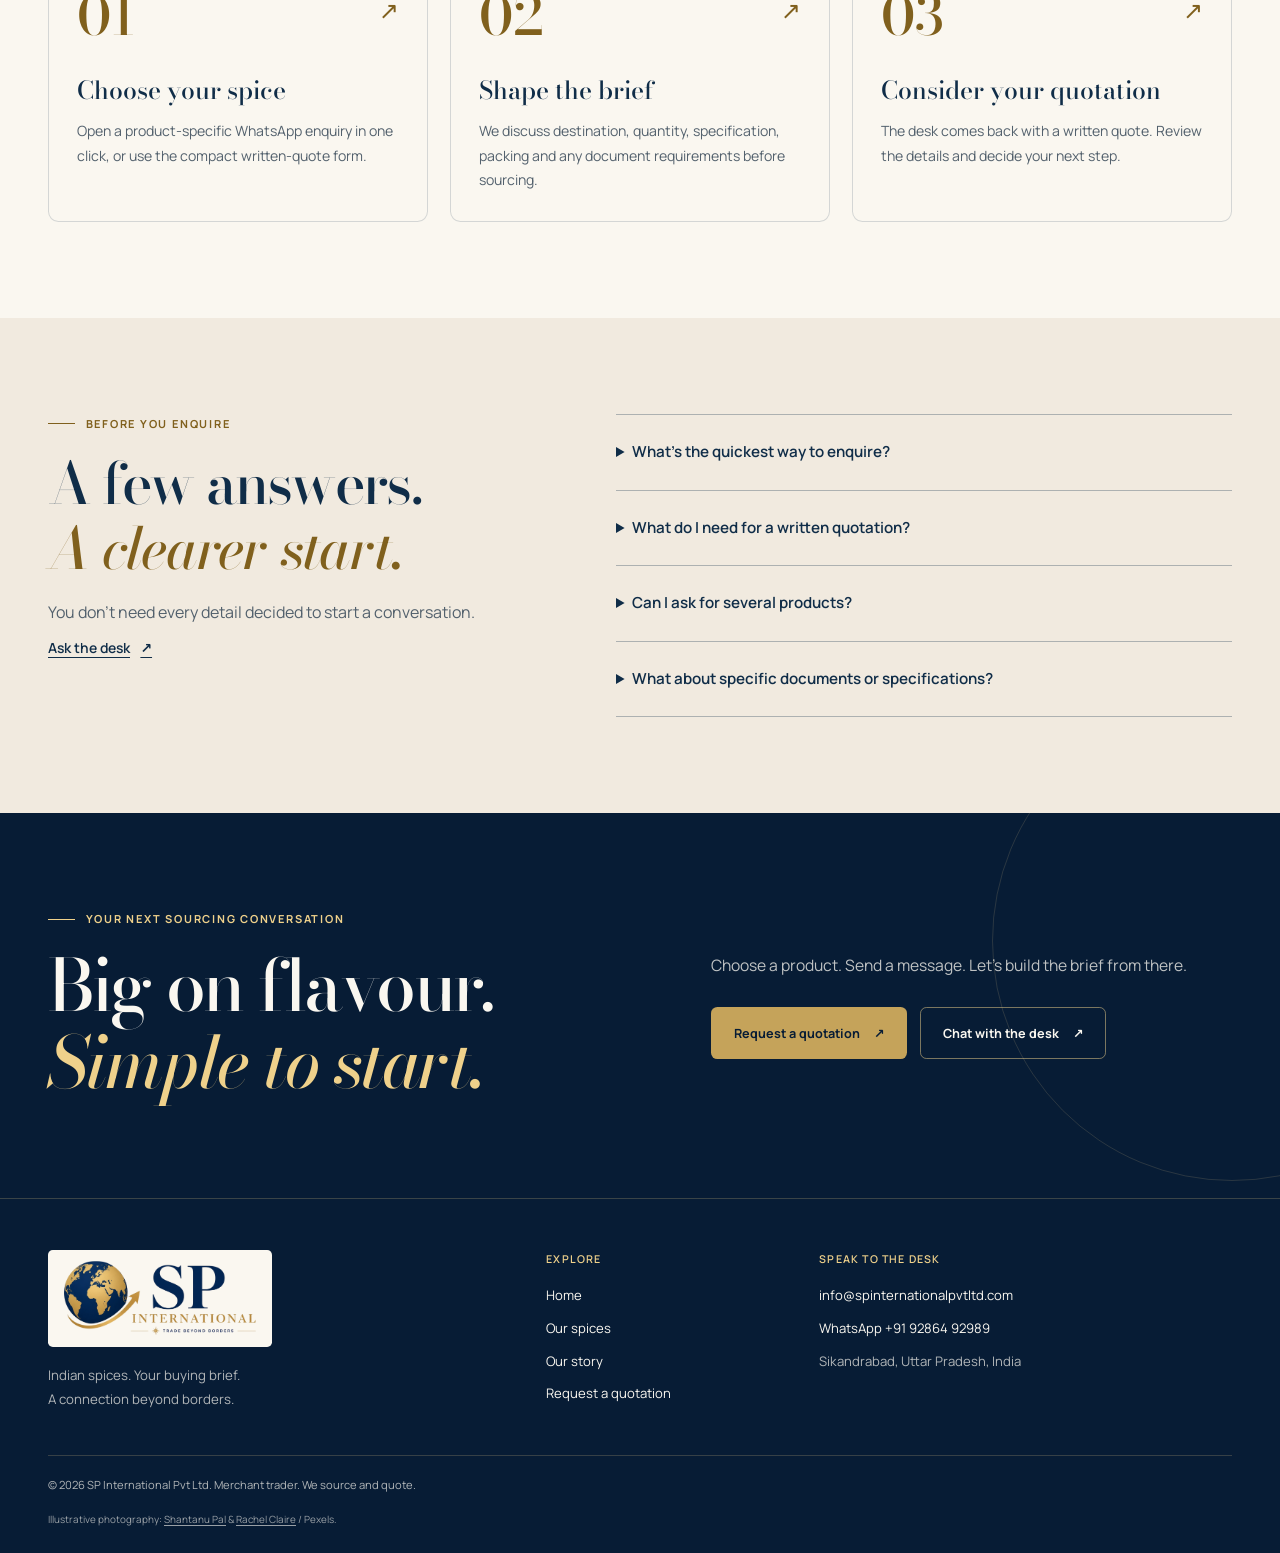
==== commit fe4f4d6f: "Merge pull request #10 from Amberon-voldi/github-pages-fix Restore GitHub Pages site markup and beha" ====
--- a/index.html
+++ b/index.html
@@ -3,14 +3,14 @@
 <head>
   <meta charset="utf-8">
   <meta name="viewport" content="width=device-width, initial-scale=1">
-  <title>SP International | Indian Turmeric, Red Chilli &amp; Cumin Supplier</title>
-  <meta name="description" content="Indian spice supplier for turmeric powder, red chilli, and cumin. Buyers worldwide. Quotes on request.">
+  <title>Indian Spice Supplier | Turmeric, Chilli &amp; Cumin Quotes — SP International</title>
+  <meta name="description" content="Source turmeric powder, red chilli powder and cumin seeds from India. Start a product-specific WhatsApp enquiry or request a quotation from SP International.">
   <meta name="theme-color" content="#042654">
   <link rel="icon" href="assets/favicon.png" type="image/png">
   <link rel="apple-touch-icon" href="assets/favicon-192.png">
   <link rel="canonical" href="https://spinternationalpvtltd.com/">
-  <meta property="og:title" content="SP International | Indian Turmeric, Red Chilli &amp; Cumin Supplier">
-  <meta property="og:description" content="Indian spice supplier for turmeric powder, red chilli, and cumin. Buyers worldwide. Quotes on request.">
+  <meta property="og:title" content="Indian spices. Beyond borders. — SP International">
+  <meta property="og:description" content="Turmeric, red chilli and cumin. An India-based trading desk, a buying brief built around you, and a simpler way to request your quotation.">
   <meta property="og:image" content="https://spinternationalpvtltd.com/assets/sp-whatsapp-profile-square.png">
   <meta property="og:url" content="https://spinternationalpvtltd.com/">
   <meta property="og:type" content="website">
@@ -27,8 +27,8 @@
     "logo": "https://spinternationalpvtltd.com/assets/logo-lockup.png",
     "name": "SP International Pvt Ltd",
     "slogan": "Trade Beyond Borders",
-    "description": "Indian spice supplier for turmeric powder, red chilli powder, and cumin. Quotes on request. Brass décor also available.",
-    "knowsAbout": ["Turmeric powder", "Red chilli powder", "Cumin", "Brass and art-metal décor"],
+    "description": "An India-based merchant trading desk sourcing turmeric powder, red chilli powder and cumin seeds to buyers' requirements. Quotes on request.",
+    "knowsAbout": ["Turmeric powder", "Red chilli powder", "Cumin seeds", "Brass and art-metal décor"],
     "email": "info@spinternationalpvtltd.com",
     "telephone": "+919286492989",
     "url": "https://spinternationalpvtltd.com/",
@@ -70,13 +70,13 @@
   </header>
 
   <main id="main">
-    <section class="page-hero home-hero">
-      <img class="orbit" src="assets/orbit.svg" alt="">
-      <div class="wrap">
-        <div class="hero-card">
-          <p class="motto-line"><span class="diamond"></span> Trade Beyond Borders <span class="diamond"></span></p>
-          <h1 class="display">Indian turmeric, red chilli, and cumin, sourced to your brief.</h1>
-          <p class="lede">We are a merchant trader — a buyer–seller bridge. We source to your brief, and we quote. We do not list stock or prices.</p>
+    <section class="home-hero" aria-labelledby="hero-title">
+      <div class="hero-glow" aria-hidden="true"></div>
+      <div class="wrap hero-layout">
+        <div class="hero-copy">
+          <p class="kicker light"><span class="status-dot" aria-hidden="true"></span> From India. For your next market.</p>
+          <h1 id="hero-title" class="display hero-title">Indian spices.<br><em>Beyond borders.</em></h1>
+          <p class="lede">Turmeric. Red chilli. Cumin. A direct line to an India-based trading desk, and a buying brief built around you.</p>
           <div class="btn-row">
             <a class="btn btn-gold" href="https://wa.me/919286492989?text=Hello%20SP%20International%2C%20I%20would%20like%20a%20spice%20quotation." rel="noopener">Start on WhatsApp <span aria-hidden="true">↗</span></a>
             <a class="btn btn-ghost" href="contact.html#quote-form">Request a written quote <span aria-hidden="true">→</span></a>
@@ -87,17 +87,14 @@
             <a class="discover-link" href="#products">Discover the spices <span aria-hidden="true">↓</span></a>
           </div>
         </div>
-      </div>
-    </section>
-
-    <section class="section">
-      <div class="wrap two-col uneven">
-        <div>
-          <p class="kicker">Who we are</p>
-          <h2 class="display" style="font-size: clamp(2rem, 4.5vw, 3.1rem);">A quiet desk between buyer and seller.</h2>
-          <div class="prose">
-            <p>SP International is an India-based spice supplier. We help importers, distributors, and specialty buyers source turmeric powder, red chilli powder, and cumin for buyers worldwide.</p>
-            <p>We do not run a factory. We do not list certificates we do not hold. We understand the brief, check the market, and come back with a quote.</p>
+        <div class="hero-scene">
+          <div class="hero-orbit" aria-hidden="true"></div>
+          <div class="hero-photo-frame" data-parallax="0.035">
+            <picture>
+              <source type="image/webp" srcset="assets/media/spice-hero-small.webp 720w, assets/media/spice-hero.webp 1200w" sizes="(min-width: 960px) 44vw, 85vw">
+              <img class="hero-photo" src="assets/media/spice-hero.jpg" srcset="assets/media/spice-hero-small.jpg 720w, assets/media/spice-hero.jpg 1200w" sizes="(min-width: 960px) 44vw, 85vw" alt="Turmeric, chilli powder, cumin and whole spices arranged on a dark surface" width="1200" height="1594" fetchpriority="high">
+            </picture>
+            <div class="hero-photo-caption"><span>Colour. Aroma. Character.</span><strong>Sourced to your brief.</strong></div>
           </div>
           <a class="floating-spice floating-turmeric" href="https://wa.me/919286492989?text=Hello%20SP%20International%2C%20I%20would%20like%20a%20quotation%20for%20turmeric%20powder.%20Please%20let%20me%20know%20which%20buying%20details%20you%20need." rel="noopener">
             <img src="assets/turmeric-powder.jpg" alt="" width="960" height="640">
@@ -113,7 +110,6 @@
           </a>
           <span class="scene-label" aria-hidden="true">The Indian spice edit / 01–03</span>
         </div>
-        <blockquote class="pull">We source and quote.</blockquote>
       </div>
       <div class="wrap hero-controls"><span>Trade Beyond Borders</span><button class="motion-toggle" type="button" data-motion-toggle aria-pressed="false" hidden>Pause motion</button></div>
     </section>
@@ -132,22 +128,8 @@
           <div><p>Find your spice. Open a ready-to-send WhatsApp enquiry, or add your buying details for a written quotation.</p><a class="text-link" href="products.html">Explore all sourcing details <span aria-hidden="true">↗</span></a></div>
         </div>
         <div class="card-grid cols-3">
-          <a class="product-card" href="products.html#turmeric">
-            <div class="visual">
-              <span class="index">01 — Spice</span>
-              <img src="assets/tex-turmeric.svg" alt="">
-            </div>
-            <div class="body">
-              <h3>Turmeric</h3>
-              <p>Turmeric powder sourced to your brief.</p>
-              <span class="more">Ask for a quote</span>
-            </div>
-          </a>
-          <a class="product-card" href="products.html#chilli">
-            <div class="visual">
-              <span class="index">02 — Spice</span>
-              <img src="assets/tex-chilli.svg" alt="">
-            </div>
+          <article class="product-card turmeric-card" data-reveal>
+            <div class="visual"><span class="index">01 / The golden one</span><img src="assets/turmeric-powder.jpg" alt="Turmeric powder with fresh turmeric roots" width="960" height="640" loading="lazy"><span class="spice-character">Golden &amp; earthy</span></div>
             <div class="body">
               <p class="product-eyebrow">Ground spice · India</p><h3>Turmeric powder</h3>
               <p>Rich colour. Distinctive character. Sourced around the specification your business needs.</p>
@@ -158,39 +140,39 @@
           <article class="product-card chilli-card" data-reveal>
             <div class="visual"><span class="index">02 / The vibrant one</span><img src="assets/red-chilli-powder.jpg" alt="Red chilli powder with dried red chillies" width="960" height="540" loading="lazy"><span class="spice-character">Vibrant &amp; expressive</span></div>
             <div class="body">
-              <h3>Cumin</h3>
-              <p>Cumin seeds sourced and quoted to specification.</p>
-              <span class="more">Ask for a quote</span>
+              <p class="product-eyebrow">Ground spice · India</p><h3>Red chilli powder</h3>
+              <p>Colour and heat, with a brief of your own. Tell us your grind, packing and destination needs.</p>
+              <a class="btn btn-gold" href="https://wa.me/919286492989?text=Hello%20SP%20International%2C%20I%20would%20like%20a%20quotation%20for%20red%20chilli%20powder.%20Please%20let%20me%20know%20which%20buying%20details%20you%20need." rel="noopener" aria-label="Request a red chilli powder quotation on WhatsApp">Quote on WhatsApp <span aria-hidden="true">↗</span></a>
+              <a class="text-link" href="contact.html?product=Red%20chilli%20powder#quote-form">Written quote / add details <span aria-hidden="true">→</span></a>
             </div>
           </article>
-        </div>
-        <p class="legal-note">Brass and art-metal décor is <a href="products.html#brass">also available</a>.</p>
-      </div>
-    </section>
-
-    <section class="section">
-      <div class="wrap">
-        <div class="section-head">
-          <p class="kicker">How we work</p>
-          <h2>Simple and clear</h2>
-          <p>No published prices. No stock counts. You tell us what you need; we source and quote.</p>
-        </div>
-        <div class="steps">
-          <article class="step">
-            <span class="num">01</span>
-            <h3>Brief</h3>
-            <p>Product, destination, and any notes. Quantity is optional at this stage.</p>
+          <article class="product-card cumin-card" data-reveal>
+            <div class="visual"><span class="index">03 / The aromatic one</span><img src="assets/cumin-seeds.jpg" alt="Close view of whole cumin seeds" width="960" height="960" loading="lazy"><span class="spice-character">Warm &amp; aromatic</span></div>
+            <div class="body">
+              <p class="product-eyebrow">Whole spice · India</p><h3>Cumin seeds</h3>
+              <p>A familiar aroma, a carefully considered brief. Whole cumin seeds for your next sourcing conversation.</p>
+              <a class="btn btn-gold" href="https://wa.me/919286492989?text=Hello%20SP%20International%2C%20I%20would%20like%20a%20quotation%20for%20cumin%20seeds.%20Please%20let%20me%20know%20which%20buying%20details%20you%20need." rel="noopener" aria-label="Request a cumin seeds quotation on WhatsApp">Quote on WhatsApp <span aria-hidden="true">↗</span></a>
+              <a class="text-link" href="contact.html?product=Cumin#quote-form">Written quote / add details <span aria-hidden="true">→</span></a>
+            </div>
           </article>
-          <article class="step">
-            <span class="num">02</span>
-            <h3>Source</h3>
-            <p>We check Indian suppliers against your brief and come back in writing.</p>
-          </article>
-          <article class="step">
-            <span class="num">03</span>
-            <h3>Quote</h3>
-            <p>You decide with a clear quote in hand.</p>
-          </article>
+        </div>
+        <p class="collection-note" data-reveal>Something else on your list? <a href="contact.html?product=More%20than%20one%20%2F%20mixed%20enquiry#quote-form">Send one enquiry for several products <span aria-hidden="true">↗</span></a></p>
+      </div>
+    </section>
+
+    <section class="section section-navy story-section">
+      <div class="wrap story-grid">
+        <div class="story-image" data-reveal>
+          <picture><source type="image/webp" srcset="assets/media/spice-collection-small.webp 720w, assets/media/spice-collection.webp 1400w" sizes="(min-width: 840px) 48vw, 90vw"><img src="assets/media/spice-collection.jpg" srcset="assets/media/spice-collection-small.jpg 720w, assets/media/spice-collection.jpg 1400w" sizes="(min-width: 840px) 48vw, 90vw" alt="Whole spices and aromatic ingredients in bowls on blue tiles" width="1400" height="933" loading="lazy"></picture>
+          <span class="image-note">A world of ingredients.<br>A brief that’s entirely yours.</span>
+        </div>
+        <div class="story-copy" data-reveal>
+          <p class="kicker light">Your buyer–supplier connection</p>
+          <h2 class="display">Good sourcing starts with <em>listening.</em></h2>
+          <p>We’re SP International, a merchant trading desk in Sikandrabad, India. We connect importers, distributors and specialty buyers with Indian suppliers.</p>
+          <p>No factory claims. No one-size-fits-all quote. Just your requirements, a sourcing conversation, and a written quotation to consider.</p>
+          <div class="desk-signature"><span class="signature-mark" aria-hidden="true">SP</span><span><strong>Siddharth Aneja</strong><small>Your contact at the trading desk</small></span></div>
+          <a class="text-link" href="about.html">Meet SP International <span aria-hidden="true">↗</span></a>
         </div>
       </div>
     </section>
--- a/css/styles.css
+++ b/css/styles.css
@@ -1,1053 +1,442 @@
-/* =================================================================
-   SP International Pvt Ltd — brochure styles
-   Navy + gold only. Custom, not a utility framework.
-   ================================================================= */
-
+/* SP International — editorial spice showcase. No framework or build step. */
 :root {
   --navy: #042654;
-  --navy-deep: #021530;
-  --navy-mid: #0b3468;
-  --navy-soft: #1a4a86;
+  --navy-deep: #071c35;
+  --navy-mid: #123655;
   --gold: #c5a35a;
-  --gold-bright: #e4c878;
-  --gold-deep: #9a7c32;
-  --cream: #f3ede0;
-  --ivory: #faf6ee;
-  --paper: #e8e0ce;
-  --ink: #042654;
-  --muted: #4e5d6e;
-  --line: rgba(197, 163, 90, 0.42);
-  --line-strong: rgba(197, 163, 90, 0.72);
-  --shadow: 0 22px 50px rgba(4, 38, 84, 0.09);
-  --header-h: 5.6rem;
-  --serif: "Bodoni Moda", "Iowan Old Style", Palatino, "Palatino Linotype", Georgia, serif;
+  --gold-bright: #efd18b;
+  --gold-deep: #80601d;
+  --cream: #f1eadf;
+  --ivory: #faf7f0;
+  --paper: #e9e0d1;
+  --ink: #102d48;
+  --muted: #53616d;
+  --line: rgba(16, 45, 72, 0.16);
+  --line-strong: rgba(16, 45, 72, 0.3);
+  --shadow: 0 24px 65px rgba(7, 28, 53, 0.12);
+  --header-h: 5.5rem;
+  --serif: "Bodoni Moda", "Iowan Old Style", Georgia, serif;
   --sans: "Manrope", "Avenir Next", "Segoe UI", system-ui, sans-serif;
-  --wrap: 72rem;
-  --gutter: clamp(1.25rem, 4vw, 2.25rem);
-}
-
-*,
-*::before,
-*::after { box-sizing: border-box; }
-
-html {
-  scroll-behavior: smooth;
-  -webkit-text-size-adjust: 100%;
-}
-
+  --wrap: 76rem;
+  --gutter: clamp(1.25rem, 4vw, 3rem);
+}
+
+*, *::before, *::after { box-sizing: border-box; }
+html { scroll-behavior: smooth; -webkit-text-size-adjust: 100%; scroll-padding-top: calc(var(--header-h) + 1rem); }
+body { margin: 0; color: var(--ink); background: var(--ivory); font: 400 1rem/1.75 var(--sans); }
+[hidden] { display: none !important; }
+img { display: block; max-width: 100%; height: auto; }
+picture { display: block; }
+a { color: inherit; }
+button, input, select, textarea { font: inherit; color: inherit; }
+button, a, summary, input, select, textarea { -webkit-tap-highlight-color: transparent; }
+button { cursor: pointer; }
+:focus-visible { outline: 3px solid var(--gold-deep); outline-offset: 5px; }
+.section-navy :focus-visible, .home-hero :focus-visible { outline-color: var(--gold-bright); }
+::selection { background: var(--gold-bright); color: var(--navy-deep); }
+.sr-only { position: absolute; width: 1px; height: 1px; padding: 0; margin: -1px; overflow: hidden; clip: rect(0, 0, 0, 0); white-space: nowrap; border: 0; }
+.skip { position: fixed; top: -5rem; left: 1rem; z-index: 200; padding: 0.7rem 1rem; background: var(--gold-bright); color: var(--navy-deep); border-radius: 0.4rem; }
+.skip:focus { top: 0.75rem; }
+.wrap { width: min(var(--wrap), 100% - var(--gutter) * 2); margin-inline: auto; }
+
+/* Navigation stays usable regardless of animation or network state. */
+.site-header { position: sticky; top: 0; z-index: 100; background: rgba(250, 247, 240, 0.96); border-bottom: 1px solid var(--line); backdrop-filter: blur(16px); transition: box-shadow 0.3s; }
+.site-header.is-scrolled { box-shadow: 0 4px 24px rgba(7, 28, 53, 0.08); }
+.header-inner { min-height: var(--header-h); display: flex; align-items: center; justify-content: space-between; gap: 1.5rem; padding-block: 0.7rem; }
+.brand { display: block; flex-shrink: 0; }
+.brand-lockup { height: 3.9rem; width: auto; }
+.brand-mark { display: none; }
+.site-nav { display: flex; align-items: center; gap: clamp(1rem, 2.3vw, 2rem); }
+.site-nav > a:not(.btn) { font-size: 0.78rem; font-weight: 600; text-decoration: none; padding-block: 0.6rem; position: relative; }
+.site-nav > a:not(.btn)::after { content: ""; position: absolute; bottom: 0.25rem; left: 0; width: 100%; height: 1px; background: var(--gold-deep); transform: scaleX(0); transform-origin: left; transition: transform 0.25s; }
+.site-nav > a[aria-current], .site-nav > a:hover { color: var(--gold-deep); }
+.site-nav > a[aria-current]::after, .site-nav > a:hover::after { transform: scaleX(1); }
+.site-nav .btn { min-height: 2.85rem; padding: 0.65rem 1.15rem; font-size: 0.74rem; }
+.nav-toggle { display: none; flex-direction: column; justify-content: center; gap: 0.4rem; width: 2.85rem; height: 2.85rem; border: 1px solid var(--line-strong); border-radius: 50%; background: transparent; padding: 0.85rem 0.65rem; }
+.nav-toggle span:not(.sr-only) { height: 1px; width: 100%; background: var(--ink); transition: transform 0.25s; }
+.nav-toggle[aria-expanded="true"] span:nth-of-type(2) { transform: translateY(3.7px) rotate(45deg); }
+.nav-toggle[aria-expanded="true"] span:nth-of-type(3) { transform: translateY(-3.7px) rotate(-45deg); }
+.scroll-progress { position: absolute; bottom: -1px; left: 0; width: 100%; height: 2px; background: var(--gold); transform: scaleX(0); transform-origin: left; }
+body.nav-open { overflow: hidden; }
+
+/* Type and actions */
+.btn { display: inline-flex; align-items: center; justify-content: center; gap: 0.9rem; min-height: 3.25rem; padding: 0.85rem 1.35rem; border: 1px solid transparent; border-radius: 0.4rem; text-decoration: none; font-size: 0.79rem; font-weight: 700; line-height: 1.4; transition: background 0.25s, color 0.25s, border-color 0.25s, box-shadow 0.25s; }
+.btn span[aria-hidden] { transition: transform 0.25s; }
+.btn:hover span[aria-hidden] { transform: translate(2px, -2px); }
+.btn-gold { background: var(--gold); color: var(--navy-deep); }
+.btn-gold:hover { background: var(--gold-bright); box-shadow: 0 5px 18px rgba(197, 163, 90, 0.18); }
+.btn-line { border-color: var(--line-strong); background: transparent; color: var(--ink); }
+.btn-line:hover { background: var(--cream); border-color: var(--ink); }
+.btn-ghost { border-color: rgba(239, 209, 139, 0.5); color: var(--ivory); background: transparent; }
+.btn-ghost:hover { border-color: var(--gold-bright); background: rgba(239, 209, 139, 0.08); }
+.btn-navy { background: var(--navy-deep); color: var(--ivory); }
+.btn-text { background: transparent; text-decoration: underline; text-underline-offset: 0.25em; }
+.btn:disabled { cursor: not-allowed; opacity: 0.55; }
+.btn-row { display: flex; align-items: center; flex-wrap: wrap; gap: 0.8rem; }
+.text-link { display: inline-flex; align-items: center; gap: 0.65rem; min-height: 2.75rem; font-size: 0.87rem; font-weight: 600; text-underline-offset: 0.3em; text-decoration-thickness: 1px; }
+.text-link:hover { color: var(--gold-deep); }
+.kicker { display: flex; align-items: center; gap: 0.65rem; margin: 0 0 1.1rem; color: var(--gold-deep); font-size: 0.69rem; letter-spacing: 0.16em; font-weight: 700; text-transform: uppercase; line-height: 1.8; }
+.kicker::before { content: ""; width: 1.7rem; height: 1px; background: currentColor; flex-shrink: 0; }
+.kicker.light { color: var(--gold-bright); }
+.display { font-family: var(--serif); font-size: clamp(2.9rem, 5.6vw, 5rem); font-weight: 500; line-height: 1.08; letter-spacing: -0.035em; margin: 0 0 1.3rem; }
+em { font-family: var(--serif); font-weight: 500; }
+.display em, .section-head h2 em { color: var(--gold-deep); }
+.lede { max-width: 39rem; color: var(--muted); margin: 0 0 1.7rem; font-size: 1.04rem; line-height: 1.85; }
+.section { padding-block: clamp(3.7rem, 7.5vw, 7rem); }
+.section-cream { background: var(--cream); }
+.section-paper { background: var(--paper); }
+.section-navy { background: var(--navy-deep); color: var(--ivory); }
+.section-navy .display em, .section-navy .section-head h2 em { color: var(--gold-bright); }
+.section-navy .lede { color: rgba(250, 247, 240, 0.76); }
+.section-head { margin-bottom: 2.7rem; max-width: 45rem; }
+.section-head h2 { font: 500 clamp(2.5rem, 4.5vw, 4rem)/1.12 var(--serif); letter-spacing: -0.03em; margin: 0 0 1.1rem; }
+.section-head p:not(.kicker) { color: var(--muted); margin: 0; }
+.split-head { display: grid; grid-template-columns: 1.2fr 1fr; max-width: none; gap: 3rem; align-items: end; }
+.split-head > div:last-child { max-width: 28rem; justify-self: end; }
+.split-head .text-link { margin-top: 0.6rem; }
+.narrow { max-width: 44rem; }
+.prose p { margin: 0 0 1.2rem; color: var(--muted); }
+.prose p:first-child { font-size: 1.18rem; color: var(--ink); }
+
+/* The spice still life, framed like an editorial cover. */
+.home-hero { position: relative; isolation: isolate; overflow: hidden; color: var(--ivory); background: var(--navy-deep); padding: clamp(2.6rem, 5.6vw, 5rem) 0 1.3rem; }
+.hero-glow { position: absolute; inset: 0; z-index: -1; background: radial-gradient(ellipse at 72% 40%, rgba(197, 163, 90, 0.14), transparent 55%), radial-gradient(ellipse at 0% 100%, rgba(32, 75, 101, 0.28), transparent 55%); }
+.hero-layout { display: grid; grid-template-columns: minmax(0, 1.08fr) minmax(0, 1fr); align-items: center; gap: 3.5rem; }
+.hero-copy { padding-block: 1.5rem; position: relative; z-index: 2; min-width: 0; }
+.hero-title { font-size: clamp(3.5rem, 6.6vw, 6.15rem); line-height: 1.02; letter-spacing: -0.05em; }
+.hero-title em { color: var(--gold-bright); }
+.hero-copy .lede { max-width: 29rem; color: rgba(250, 247, 240, 0.78); margin-block: 1.6rem 2rem; }
+.hero-copy .btn-row { gap: 0.75rem; }
+.hero-copy .btn { padding-inline: 1.15rem; }
+.hero-note { font-size: 0.79rem; color: rgba(250, 247, 240, 0.65); margin: 1rem 0 0; }
+.status-dot { width: 0.4rem; height: 0.4rem; border-radius: 50%; background: var(--gold-bright); box-shadow: 0 0 0 4px rgba(239, 209, 139, 0.1); flex-shrink: 0; }
+.hero-copy .kicker::before { display: none; }
+.hero-footnote { display: flex; align-items: center; justify-content: space-between; flex-wrap: wrap; gap: 1.5rem; border-top: 1px solid rgba(239, 209, 139, 0.2); padding-top: 1.3rem; margin-top: 2.5rem; max-width: 29rem; font-size: 0.72rem; color: rgba(250, 247, 240, 0.6); }
+.hero-footnote strong { font-weight: 500; color: var(--ivory); }
+.discover-link { display: inline-flex; gap: 1rem; align-items: center; padding-block: 0.75rem; color: var(--ivory); text-decoration: none; font-size: 0.78rem; }
+.discover-link span { font-size: 1.3rem; color: var(--gold-bright); }
+.hero-scene { position: relative; min-width: 0; padding: 0 1.6rem 1.2rem; }
+.hero-photo-frame { position: relative; aspect-ratio: 4 / 4.75; border-radius: 11rem 1rem 1rem 1rem; overflow: hidden; border: 1px solid rgba(239, 209, 139, 0.25); box-shadow: 0 25px 80px rgba(0, 0, 0, 0.25); will-change: transform; }
+.hero-photo-frame picture, .hero-photo { width: 100%; height: 100%; }
+.hero-photo { object-fit: cover; object-position: center 52%; }
+.hero-photo-frame::after { content: ""; position: absolute; inset: 55% 0 0; background: linear-gradient(transparent, rgba(7, 28, 53, 0.92)); pointer-events: none; }
+.hero-photo-caption { position: absolute; bottom: 1.8rem; left: 1.6rem; right: 1rem; z-index: 1; }
+.hero-photo-caption span { display: block; font-size: 0.65rem; letter-spacing: 0.12em; text-transform: uppercase; color: rgba(250, 247, 240, 0.72); }
+.hero-photo-caption strong { display: block; font: 500 1.9rem/1.3 var(--serif); margin-top: 0.35rem; }
+.hero-orbit { position: absolute; width: 114%; aspect-ratio: 1; left: -7%; top: 5%; border: 1px solid rgba(197, 163, 90, 0.19); border-radius: 50%; transform: rotate(-20deg); }
+.hero-orbit::after { content: ""; position: absolute; inset: -1.4rem; border: 1px dashed rgba(197, 163, 90, 0.13); border-radius: 50%; }
+.floating-spice { position: absolute; z-index: 3; display: flex; gap: 0.75rem; align-items: center; padding: 0.65rem 0.9rem 0.65rem 0.65rem; border-radius: 0.6rem; background: rgba(250, 247, 240, 0.96); color: var(--ink); box-shadow: 0 12px 40px rgba(0, 0, 0, 0.18); text-decoration: none; transition: box-shadow 0.3s; }
+.floating-spice:hover { box-shadow: 0 16px 40px rgba(0, 0, 0, 0.3); }
+.floating-spice img { width: 3rem; height: 3rem; border-radius: 50%; object-fit: cover; }
+.floating-spice strong { display: block; font-size: 0.89rem; }
+.floating-spice small { display: block; font-size: 0.61rem; color: var(--gold-deep); }
+.floating-turmeric { top: 10%; left: -1.4rem; }
+.floating-chilli { top: 43%; right: -1.5rem; }
+.floating-cumin { bottom: 20%; left: -1rem; }
+.scene-label { position: absolute; bottom: -0.3rem; right: 2rem; color: rgba(250, 247, 240, 0.55); font-size: 0.6rem; letter-spacing: 0.16em; text-transform: uppercase; }
+.hero-controls { margin-top: 2.1rem; padding-top: 1rem; display: flex; align-items: center; justify-content: space-between; gap: 1rem; color: rgba(250, 247, 240, 0.6); font-size: 0.62rem; letter-spacing: 0.14em; text-transform: uppercase; }
+.motion-toggle { background: transparent; border: 1px solid currentColor; border-radius: 2rem; padding: 0.5rem 0.9rem; color: inherit; font-size: 0.7rem; line-height: 1.4; letter-spacing: 0; text-transform: none; min-height: 2.25rem; }
+.motion-toggle:disabled { cursor: default; opacity: 0.7; }
+.spice-marquee { overflow: hidden; background: var(--gold); color: var(--navy-deep); padding-block: 1rem; }
+.marquee-track { display: flex; width: max-content; }
+.marquee-group { display: flex; align-items: center; gap: 2.5rem; padding-inline: 1.25rem; white-space: nowrap; }
+.marquee-group span { font: 500 clamp(1.3rem, 2.2vw, 1.8rem)/1.3 var(--serif); }
+.marquee-group i { font-size: 0.75rem; font-style: normal; }
+
+/* Product gallery: both channels always visible, never nested links. */
+#products, .product-card[id], #quote-form, #brass { scroll-margin-top: calc(var(--header-h) + 1.5rem); }
+.card-grid { display: grid; gap: 1.4rem; grid-template-columns: repeat(3, minmax(0, 1fr)); }
+.product-card { position: relative; min-width: 0; border: 1px solid var(--line); border-radius: 0.8rem; overflow: hidden; background: var(--ivory); display: flex; flex-direction: column; transition: box-shadow 0.35s, border-color 0.35s; }
+.product-card:hover, .product-card:focus-within { box-shadow: var(--shadow); border-color: rgba(197, 163, 90, 0.6); }
+.product-card .visual { position: relative; aspect-ratio: 1.06; overflow: hidden; background: var(--navy-mid); }
+.product-card .visual img { height: 100%; width: 100%; object-fit: cover; transition: transform 0.7s cubic-bezier(0.2, 0.65, 0.25, 1); }
+.product-card .index { position: absolute; top: 1rem; left: 1rem; z-index: 1; padding: 0.35rem 0.6rem; font-size: 0.61rem; letter-spacing: 0.07em; color: var(--ivory); background: rgba(7, 28, 53, 0.86); border-radius: 0.25rem; }
+.spice-character { position: absolute; bottom: 1rem; left: 1rem; padding: 0.35rem 0.6rem; background: rgba(250, 247, 240, 0.93); color: var(--ink); font-size: 0.63rem; border-radius: 0.25rem; }
+.product-card .body { padding: 1.5rem; display: flex; flex: 1; flex-direction: column; align-items: flex-start; }
+.product-eyebrow { font-size: 0.61rem !important; font-weight: 700; letter-spacing: 0.11em; text-transform: uppercase; color: var(--gold-deep) !important; margin-bottom: 0.5rem !important; }
+.product-card h3 { font: 500 clamp(1.8rem, 2.7vw, 2.45rem)/1.12 var(--serif); letter-spacing: -0.025em; margin: 0 0 0.8rem; }
+.product-card p { margin: 0 0 1.5rem; font-size: 0.89rem; color: var(--muted); }
+.product-card .btn { width: 100%; margin-top: auto; }
+.product-card .text-link { align-self: center; font-size: 0.76rem; margin-top: 0.5rem; }
+.product-card .more { margin-top: auto; font-size: 0.75rem; }
+.collection-note { display: flex; align-items: center; justify-content: center; flex-wrap: wrap; gap: 0.4rem; margin: 2.2rem 0 0; color: var(--muted); font-size: 0.84rem; text-align: center; }
+.collection-note a { color: var(--ink); font-weight: 600; text-underline-offset: 0.25em; }
+.product-spec { width: 100%; border-top: 1px solid var(--line); padding-block: 0.9rem; margin-bottom: 1rem; font-size: 0.8rem; }
+.product-spec summary { font-weight: 600; cursor: pointer; min-height: 2rem; }
+.quote-checklist { padding-left: 1.1rem; margin: 0.6rem 0 0; color: var(--muted); font-size: 0.85rem; }
+.quote-checklist li + li { margin-top: 0.35rem; }
+
+/* Sourcing story and step-by-step buying guidance */
+.story-grid { display: grid; grid-template-columns: 1.06fr 1fr; gap: clamp(2rem, 6vw, 5.5rem); align-items: center; }
+.story-image { position: relative; overflow: hidden; border-radius: 0.8rem 7rem 0.8rem 0.8rem; min-width: 0; }
+.story-image picture, .story-image img { width: 100%; }
+.story-image img { aspect-ratio: 1.02; object-fit: cover; }
+.story-image::after { content: ""; position: absolute; inset: 55% 0 0; background: linear-gradient(transparent, rgba(7, 28, 53, 0.85)); pointer-events: none; }
+.image-note { position: absolute; bottom: 1.5rem; left: 1.5rem; z-index: 1; font: 500 1.75rem/1.3 var(--serif); color: var(--ivory); }
+.story-copy p:not(.kicker) { color: rgba(250, 247, 240, 0.74); font-size: 0.93rem; }
+.story-copy .display { font-size: clamp(2.8rem, 4.7vw, 4.3rem); }
+.story-copy .text-link { color: var(--gold-bright); margin-top: 1rem; }
+.desk-signature { display: flex; gap: 1rem; align-items: center; margin-top: 1.7rem; }
+.signature-mark { display: grid; place-items: center; width: 3.25rem; height: 3.25rem; border: 1px solid rgba(239, 209, 139, 0.5); border-radius: 50%; font: 500 1.5rem/1 var(--serif); color: var(--gold-bright); }
+.desk-signature strong, .desk-signature small { display: block; }
+.desk-signature strong { font-weight: 600; font-size: 0.87rem; }
+.desk-signature small { color: rgba(250, 247, 240, 0.6); font-size: 0.72rem; }
+.two-col { display: grid; grid-template-columns: 1.1fr 1fr; align-items: start; gap: 4rem; }
+.stat-list { list-style: none; padding: 0; margin: 0; }
+.stat-list li { display: grid; gap: 0.3rem; padding: 1.2rem 0; border-top: 1px solid var(--line); }
+.stat-list strong { font: 500 1.55rem/1.25 var(--serif); }
+.stat-list span { font-size: 0.9rem; color: var(--muted); }
+.steps { display: grid; grid-template-columns: repeat(3, minmax(0, 1fr)); gap: 1.4rem; }
+.step { position: relative; padding: 1.75rem; border: 1px solid var(--line); border-radius: 0.65rem; background: var(--ivory); }
+.step .num { display: block; font: 500 3.4rem/1 var(--serif); color: var(--gold-deep); margin-bottom: 2rem; }
+.step h3 { font: 500 1.55rem/1.25 var(--serif); margin: 0 0 0.8rem; }
+.step p { font-size: 0.88rem; color: var(--muted); margin: 0; }
+.step-arrow { position: absolute; top: 1.75rem; right: 1.75rem; font-size: 1.5rem; color: var(--gold-deep); }
+.faq-layout { display: grid; grid-template-columns: 0.9fr 1.1fr; gap: 4rem; align-items: start; }
+.faq-list details { border-bottom: 1px solid var(--line-strong); padding-block: 1.2rem; }
+.faq-list details:first-child { border-top: 1px solid var(--line-strong); }
+.faq-list summary { cursor: pointer; font-weight: 600; font-size: 0.95rem; padding-block: 0.3rem; }
+.faq-list p { margin: 0.85rem 0 0; color: var(--muted); font-size: 0.88rem; }
+.faq-list a { text-underline-offset: 0.2em; }
+.cta-band { position: relative; overflow: hidden; border-bottom: 1px solid rgba(239, 209, 139, 0.22); }
+.cta-band::before { content: ""; position: absolute; width: 30rem; height: 30rem; border-radius: 50%; border: 1px solid rgba(239, 209, 139, 0.15); right: -12rem; top: -7rem; pointer-events: none; }
+.cta-inner { display: grid; grid-template-columns: 1.15fr 1fr; align-items: center; gap: 4rem; }
+.cta-band .display { margin-bottom: 0; }
+.cta-band .lede { font-size: 0.98rem; }
+.tag-list { display: flex; flex-wrap: wrap; list-style: none; padding: 0; gap: 0.75rem; margin: 1.5rem 0; }
+.tag-list li { padding: 0.6rem 1rem; border: 1px solid var(--line-strong); border-radius: 2rem; font-size: 0.83rem; background: var(--ivory); }
+.legal-note { border-top: 1px solid var(--line); padding-top: 1.2rem; margin: 2rem 0 0; font-size: 0.83rem; color: var(--muted); }
+
+/* Interior pages share the same visual language. */
+.page-hero { position: relative; isolation: isolate; overflow: hidden; background: var(--navy-deep); color: var(--ivory); padding-block: clamp(3.2rem, 6vw, 6rem); }
+.page-hero .display { max-width: 16ch; }
+.page-hero .display em { color: var(--gold-bright); }
+.page-hero .lede { color: rgba(250, 247, 240, 0.78); max-width: 34rem; }
+.page-hero .orbit { position: absolute; inset: 0; width: 100%; height: 100%; object-fit: cover; opacity: 0.2; z-index: -1; }
+.page-hero-photo { position: absolute; right: 0; top: 0; width: 57%; height: 100%; object-fit: cover; z-index: -2; opacity: 0.85; }
+.photo-hero::after { content: ""; position: absolute; inset: 0; background: linear-gradient(90deg, var(--navy-deep) 25%, rgba(7, 28, 53, 0.86) 52%, rgba(7, 28, 53, 0.12)); z-index: -1; }
+.hero-annotation { margin-top: 2rem; color: rgba(250, 247, 240, 0.55); font-size: 0.67rem; letter-spacing: 0.1em; text-transform: uppercase; }
+.about-intro { max-width: 34rem; }
+.about-photo { overflow: hidden; border-radius: 6rem 0.8rem 0.8rem 0.8rem; }
+.about-photo img { width: 100%; aspect-ratio: 1.1; object-fit: cover; }
+.about-caption { color: var(--muted); font-size: 0.75rem; margin-top: 0.75rem; }
+
+/* Quote form: critical controls are never hidden by scroll-reveal effects. */
+.quote-page .page-hero { padding-block: 2.5rem; }
+.quote-page .page-hero .display { max-width: none; font-size: clamp(2.6rem, 5vw, 4.2rem); }
+.quote-page .page-hero .lede { margin-bottom: 0.7rem; max-width: 46rem; font-size: 0.96rem; }
+.contact-grid { display: grid; grid-template-columns: minmax(0, 1.4fr) minmax(0, 0.9fr); gap: 2.5rem; align-items: start; }
+.contact-grid aside { min-width: 0; }
+.quote-form { border: 1px solid var(--line); background: #fffcf6; border-radius: 0.8rem; padding: clamp(1.3rem, 3vw, 2.2rem); min-width: 0; box-shadow: 0 12px 40px rgba(7, 28, 53, 0.035); }
+.quote-form h2 { font: 500 2.2rem/1.2 var(--serif); margin: 0 0 0.7rem; letter-spacing: -0.025em; }
+.form-note { margin: 0 0 1.5rem; color: var(--muted); font-size: 0.85rem; }
+.fields { display: grid; gap: 1rem; }
+.fields > div { min-width: 0; }
+.fields.pair { grid-template-columns: repeat(2, minmax(0, 1fr)); }
+.quote-form > .fields + .fields, .reply-fields, .quote-details { margin-top: 1.1rem; }
+label { display: block; font-size: 0.8rem; font-weight: 600; }
+label .opt, summary .opt { font-size: 0.74rem; font-weight: 400; color: var(--muted); }
+input:not([type="radio"]):not([type="checkbox"]):not([type="hidden"]), select, textarea { display: block; width: 100%; border: 1px solid var(--line-strong); background: var(--ivory); border-radius: 0.35rem; padding: 0.8rem 0.9rem; margin-top: 0.4rem; min-height: 3.25rem; font-size: 1rem; line-height: 1.4; }
+select { padding-right: 2rem; }
+textarea { resize: vertical; min-height: 6.5rem; }
+input:focus, select:focus, textarea:focus { border-color: var(--gold-deep); }
+input[aria-invalid="true"], select[aria-invalid="true"] { border-color: #a13929; background: #fff7f3; }
+.field-hint { font-size: 0.75rem; line-height: 1.65; color: var(--muted); margin: 0.4rem 0 0; }
+.reply-fields { border: 0; padding: 0; min-width: 0; }
+.reply-fields legend { font-size: 0.9rem; font-weight: 600; padding: 0; }
+.reply-fields .field-hint { margin-bottom: 0.8rem; }
+.quote-details { border-block: 1px solid var(--line); padding-block: 1.1rem; }
+.quote-details h3 { margin: 0 0 1rem; font: 500 1.3rem/1.3 var(--serif); }
+.quote-details h3 .opt { font-family: var(--sans); font-size: 0.74rem; font-weight: 400; color: var(--muted); }
+.quote-details .fields + .fields, .quote-details .fields + .quantity-row, .quote-details .quantity-row + .fields { margin-top: 1rem; }
+.quantity-row { display: grid; grid-template-columns: minmax(0, 1fr) auto; column-gap: 1rem; align-items: end; }
+.quantity-row > label { grid-column: 1; }
+.quantity-row > input { grid-column: 1; grid-row: 2; }
+.quantity-unit { grid-column: 2; grid-row: 1 / span 2; margin: 0; padding: 0; border: 0; min-width: 0; }
+.quantity-unit legend { font-size: 0.8rem; font-weight: 600; margin-bottom: 0.3rem; }
+.unit-options { display: flex; gap: 0.8rem; min-height: 3.25rem; align-items: center; }
+.unit-option { display: inline-flex; align-items: center; gap: 0.35rem; min-height: 2.75rem; font-size: 0.85rem; cursor: pointer; }
+.unit-option input { width: 1rem; height: 1rem; accent-color: var(--navy); margin: 0; }
+.quantity-unit[aria-invalid="true"] { color: #a13929; }
+.quote-quick-action { display: grid; grid-template-columns: auto minmax(0, 1fr); align-items: center; gap: 0.9rem; margin-top: 1.25rem; padding: 0.85rem; border: 1px solid rgba(197, 163, 90, 0.42); border-radius: 0.55rem; background: rgba(197, 163, 90, 0.08); }
+.quote-quick-action .btn { min-height: 2.85rem; white-space: nowrap; }
+.quote-quick-action .field-hint { margin: 0; }
+.quote-route-title { margin: 1.4rem 0 0.7rem; font-family: var(--serif); font-size: 1.25rem; }
+.form-actions { display: flex; flex-wrap: wrap; gap: 0.65rem; margin-top: 1.35rem; }
+.form-actions .btn:not(.btn-text) { flex: 1 1 12rem; }
+.form-actions .btn-text { flex: 1 1 100%; min-height: 2.5rem; font-size: 0.74rem; }
+.form-status { font-size: 0.85rem; margin: 0.7rem 0 0; min-height: 1.5em; }
+.form-status.error { color: #a13929; }
+.form-status.ok { color: #205c48; }
+.form-status.pending { color: var(--muted); }
+.req-note { color: var(--muted); font-size: 0.74rem; margin: 0.9rem 0 0; }
+.draft-preview { border-top: 1px solid var(--line); padding-top: 1.2rem; margin-top: 1rem; }
+.draft-preview h3 { font: 500 1.5rem/1.3 var(--serif); margin: 0 0 0.5rem; }
+.draft-preview .field-hint { margin-bottom: 1rem; }
+.draft-preview textarea { font-size: 0.83rem; min-height: 12rem; }
+.draft-preview .btn-row { margin-top: 0.7rem; }
+.draft-preview .text-link { font-size: 0.76rem; }
+.contact-card { padding: 1.35rem; border: 1px solid var(--line); border-radius: 0.6rem; margin-bottom: 0.8rem; background: var(--ivory); }
+.contact-card h3 { font-size: 0.63rem; letter-spacing: 0.1em; text-transform: uppercase; color: var(--gold-deep); margin: 0 0 0.5rem; }
+.contact-card a, .contact-card p { font-size: 1rem; margin: 0; overflow-wrap: anywhere; text-decoration: none; }
+.contact-card a:hover { text-decoration: underline; }
+.contact-grid .step { margin-bottom: 1rem; }
+.contact-grid .step h2 { font: 500 1.8rem/1.3 var(--serif); margin: 0 0 0.8rem; }
+.quote-intro { font-size: 0.86rem; color: var(--muted); margin: 0; padding-left: 1.15rem; }
+.quote-intro li + li { margin-top: 0.65rem; }
+
+/* Footer and mobile enquiry strip */
+.site-footer { background: var(--navy-deep); color: rgba(250, 247, 240, 0.7); padding: 3.2rem 0 1.6rem; }
+.footer-grid { display: grid; grid-template-columns: 1.2fr 0.6fr 1.1fr; gap: 3rem; padding-bottom: 2.5rem; }
+.footer-logo { width: 14rem; background: var(--ivory); border-radius: 0.3rem; padding: 0.7rem 1rem; }
+.footer-brand p { font-size: 0.83rem; line-height: 1.8; margin: 1.1rem 0 0; }
+.footer-motto { font-size: 0.8rem; color: var(--gold-bright); }
+.site-footer h2 { font-size: 0.67rem; letter-spacing: 0.11em; text-transform: uppercase; font-weight: 600; color: var(--gold-bright); margin: 0 0 1rem; }
+.site-footer ul { margin: 0; padding: 0; list-style: none; }
+.site-footer li { margin-bottom: 0.6rem; font-size: 0.82rem; }
+.site-footer a { color: var(--ivory); text-decoration: none; overflow-wrap: anywhere; }
+.site-footer a:hover { color: var(--gold-bright); text-decoration: underline; text-underline-offset: 0.3em; }
+.footer-base { border-top: 1px solid rgba(239, 209, 139, 0.2); padding-top: 1.2rem; display: flex; align-items: center; justify-content: space-between; flex-wrap: wrap; gap: 1rem; font-size: 0.7rem; }
+.footer-base p { margin: 0; }
+.photo-credits { font-size: 0.62rem; color: rgba(250, 247, 240, 0.6); margin-top: 1rem; }
+.photo-credits a { color: inherit; text-decoration: underline; text-underline-offset: 0.2em; }
+.mobile-enquiry { display: none; }
+
+/* Motion is progressive enhancement. Without JS every section is visible. */
+[data-reveal] { --reveal-delay: 0ms; }
+.reveal-ready { opacity: 0; transform: perspective(1000px) translate3d(0, 3rem, 0) scale(0.965) rotateX(3deg); transform-origin: 50% 100%; filter: blur(7px); clip-path: inset(0 0 12% 0 round 0.7rem); transition: opacity 0.85s cubic-bezier(0.2, 0.7, 0.2, 1) var(--reveal-delay), transform 0.95s cubic-bezier(0.16, 1, 0.3, 1) var(--reveal-delay), filter 0.8s ease var(--reveal-delay), clip-path 1s cubic-bezier(0.16, 1, 0.3, 1) var(--reveal-delay); will-change: opacity, transform, filter; }
+.product-card.reveal-ready { transform: perspective(1100px) translate3d(0, 3.5rem, 0) rotateX(7deg) scale(0.97); }
+.story-image.reveal-ready { clip-path: inset(8% 10% 8% 10% round 2rem); }
+.reveal-ready.is-revealed, .reveal-ready:focus-within { opacity: 1; transform: none; filter: none; clip-path: inset(0 0 0 0 round 0.7rem); will-change: auto; }
+.reveal-ready:focus-within { clip-path: none; transition: none; }
+.product-card.reveal-ready.is-revealed::after { animation: reveal-sheen 1.2s cubic-bezier(0.2, 0.7, 0.2, 1) var(--reveal-delay) both; }
+.product-card.reveal-ready::after { content: ""; position: absolute; z-index: 4; pointer-events: none; inset: 0; background: linear-gradient(110deg, transparent 25%, rgba(239, 209, 139, 0.27) 47%, transparent 66%); transform: translateX(-125%); }
+.step.reveal-ready .num { transform: translateY(0.5rem); opacity: 0.2; transition: transform 0.7s cubic-bezier(0.16, 1, 0.3, 1) calc(var(--reveal-delay) + 100ms), opacity 0.7s ease calc(var(--reveal-delay) + 100ms); }
+.step.reveal-ready.is-revealed .num { transform: none; opacity: 1; }
+.section-head.reveal-ready .kicker::before { transform: scaleX(0); transform-origin: left; transition: transform 0.6s ease calc(var(--reveal-delay) + 120ms); }
+.section-head.reveal-ready.is-revealed .kicker::before { transform: scaleX(1); }
+@keyframes reveal-sheen { from { transform: translateX(-125%); } to { transform: translateX(125%); } }
+.motion-enabled .floating-turmeric { animation: spice-float 7s ease-in-out infinite; }
+.motion-enabled .floating-chilli { animation: spice-float 8.5s ease-in-out -2s infinite; }
+.motion-enabled .floating-cumin { animation: spice-float 9s ease-in-out -4s infinite; }
+.motion-enabled .hero-orbit { animation: orbit-turn 75s linear infinite; }
+.motion-enabled .marquee-track { animation: spice-marquee 32s linear infinite; }
+.motion-enabled .hero-copy { animation: hero-arrive 0.95s ease both; }
+.motion-enabled .hero-scene { animation: hero-arrive 1.15s ease both; }
+.motion-paused *, .motion-suspended * { animation-play-state: paused !important; }
+.motion-paused .reveal-ready { opacity: 1; transform: none; filter: none; clip-path: none; transition: none; }
+@keyframes spice-float { 0%, 100% { transform: translateY(0); } 50% { transform: translateY(-9px); } }
+@keyframes orbit-turn { to { transform: rotate(340deg); } }
+@keyframes spice-marquee { to { transform: translateX(-50%); } }
+@keyframes hero-arrive { from { opacity: 0; transform: translateY(18px); } to { opacity: 1; transform: none; } }
+@media (hover: hover) { .product-card:hover .visual img { transform: scale(1.055); } }
+
+@media (max-width: 1100px) {
+  .hero-layout { gap: 2.5rem; }
+  .hero-copy .btn-row { align-items: flex-start; }
+  .hero-copy .btn { font-size: 0.73rem; }
+  .hero-title { font-size: clamp(3.5rem, 6.8vw, 5rem); }
+  .floating-spice { padding: 0.55rem 0.7rem; gap: 0.6rem; }
+  .floating-spice img { width: 2.5rem; height: 2.5rem; }
+  .floating-spice strong { font-size: 0.78rem; }
+  .product-card .body { padding: 1.2rem; }
+}
+@media (max-width: 959px) {
+  .hero-layout { grid-template-columns: 1fr; gap: 2.5rem; }
+  .hero-copy { max-width: 40rem; padding-block: 0.5rem; }
+  .hero-title { font-size: clamp(3.7rem, 8vw, 6rem); }
+  .hero-copy .lede { max-width: 34rem; }
+  .hero-scene { width: min(35rem, 88%); margin: 0 auto; }
+  .hero-photo-frame { aspect-ratio: 1.13; }
+  .floating-turmeric { top: 12%; }
+  .floating-cumin { bottom: 20%; }
+  .story-grid { gap: 2rem; }
+  .contact-grid { grid-template-columns: minmax(0, 1fr); }
+  .contact-grid aside { display: grid; grid-template-columns: repeat(2, minmax(0, 1fr)); gap: 1rem; }
+  .contact-grid aside > .step, .contact-grid aside > .req-note { grid-column: 1 / -1; }
+  .contact-card, .contact-grid .step { margin: 0; }
+}
+@media (max-width: 879px) {
+  :root { --header-h: 4.7rem; }
+  .brand-lockup { height: 3.15rem; max-width: 64vw; }
+  .header-inner { padding-block: 0.6rem; }
+  .nav-toggle { display: flex; }
+  .site-nav { position: absolute; top: 100%; left: 0; right: 0; height: calc(100dvh - var(--header-h)); padding: 1.5rem var(--gutter) 2rem; background: var(--ivory); display: flex; align-items: stretch; flex-direction: column; justify-content: flex-start; gap: 0; overflow: auto; overscroll-behavior: contain; opacity: 0; visibility: hidden; pointer-events: none; transform: translateY(-0.5rem); transition: opacity 0.25s, visibility 0.25s, transform 0.25s; }
+  .site-nav.is-open { opacity: 1; visibility: visible; pointer-events: auto; transform: none; }
+  .site-nav > a:not(.btn) { font: 500 2.1rem/1.5 var(--serif); border-bottom: 1px solid var(--line); padding-block: 0.75rem; }
+  .site-nav > a:not(.btn)::after { display: none; }
+  .site-nav .btn { margin-top: 1.5rem; padding: 1rem; font-size: 0.9rem; min-height: 3.25rem; }
+  .mobile-enquiry { display: grid; grid-template-columns: minmax(0, 1.2fr) minmax(0, 1fr); gap: 0.65rem; position: fixed; left: 0; right: 0; bottom: 0; z-index: 80; padding: 0.65rem var(--gutter) calc(0.65rem + env(safe-area-inset-bottom, 0px)); background: rgba(7, 28, 53, 0.97); border-top: 1px solid rgba(239, 209, 139, 0.3); backdrop-filter: blur(16px); }
+  .mobile-enquiry .btn { min-height: 3rem; font-size: 0.75rem; gap: 0.7rem; padding-inline: 0.65rem; }
+  .nav-open .mobile-enquiry, .quote-page:has(.quote-form :focus) .mobile-enquiry { visibility: hidden; }
+  .site-footer { padding-bottom: calc(7rem + env(safe-area-inset-bottom, 0px)); }
+  .card-grid { grid-template-columns: repeat(2, minmax(0, 1fr)); }
+  .card-grid .product-card:last-child { grid-column: 1 / -1; width: calc(50% - 0.7rem); justify-self: center; }
+  .steps { gap: 0.8rem; }
+  .step { padding: 1.4rem; }
+  .step h3 { font-size: 1.35rem; }
+  .step-arrow { right: 1.4rem; top: 1.4rem; }
+  .footer-grid { gap: 2rem; grid-template-columns: 1.2fr 0.8fr; }
+  .footer-grid > div:last-child { grid-column: 1 / -1; }
+}
+@media (max-width: 719px) {
+  .split-head, .story-grid, .two-col, .faq-layout, .cta-inner { grid-template-columns: minmax(0, 1fr); gap: 2rem; }
+  .split-head > div:last-child { justify-self: start; max-width: 35rem; }
+  .story-image img { aspect-ratio: 1.4; }
+  .story-copy { max-width: 34rem; }
+  .steps { grid-template-columns: minmax(0, 1fr); gap: 1rem; }
+  .step .num { margin-bottom: 1.2rem; }
+  .page-hero-photo { width: 100%; opacity: 0.35; }
+  .photo-hero::after { background: linear-gradient(90deg, rgba(7, 28, 53, 0.95), rgba(7, 28, 53, 0.5)); }
+  .cta-band .display { margin-bottom: 0.8rem; }
+}
+@media (max-width: 539px) {
+  .hero-title { font-size: clamp(3.2rem, 11.2vw, 4.8rem); }
+  .hero-copy .lede { font-size: 0.95rem; }
+  .hero-copy .kicker { letter-spacing: 0.11em; font-size: 0.62rem; }
+  .hero-copy .btn-row { gap: 0.65rem; }
+  .hero-copy .btn { width: 100%; font-size: 0.8rem; }
+  .hero-footnote { margin-top: 1.7rem; }
+  .hero-scene { width: 94%; padding: 0 1rem 1rem; }
+  .hero-photo-frame { aspect-ratio: 0.9; border-top-left-radius: 7rem; }
+  .hero-photo-caption { left: 1.1rem; bottom: 1.2rem; }
+  .hero-photo-caption strong { font-size: 1.5rem; }
+  .hero-photo-caption span { font-size: 0.53rem; }
+  .floating-spice { padding: 0.5rem 0.6rem; gap: 0.55rem; }
+  .floating-spice img { width: 2.1rem; height: 2.1rem; }
+  .floating-spice strong { font-size: 0.73rem; }
+  .floating-spice small { font-size: 0.5rem; }
+  .floating-turmeric { left: -0.4rem; }
+  .floating-chilli { right: -0.4rem; top: 39%; }
+  .floating-cumin { left: 0; bottom: 23%; }
+  .scene-label { right: 1rem; font-size: 0.52rem; }
+  .hero-controls { margin-top: 1.8rem; }
+  .marquee-group { gap: 1.5rem; padding-inline: 0.75rem; }
+  .card-grid { grid-template-columns: minmax(0, 1fr); }
+  .card-grid .product-card:last-child { grid-column: auto; width: auto; justify-self: stretch; }
+  .product-card .visual { aspect-ratio: 1.16; }
+  .product-card .body { padding: 1.5rem; }
+  .product-card h3 { font-size: 2.25rem; }
+  .section-head { margin-bottom: 2rem; }
+  .section-head h2 { font-size: 2.75rem; }
+  .collection-note { line-height: 1.9; }
+  .fields.pair { grid-template-columns: minmax(0, 1fr); }
+  .quantity-row { gap: 0.6rem; }
+  .quantity-row > label { grid-column: 1 / -1; }
+  .quantity-unit { grid-row: 2; }
+  .contact-grid aside { grid-template-columns: minmax(0, 1fr); }
+  .contact-grid aside > .step, .contact-grid aside > .req-note { grid-column: auto; }
+  .quote-quick-action { grid-template-columns: minmax(0, 1fr); }
+  .quote-quick-action .btn { width: 100%; }
+  .form-actions .btn { width: 100%; }
+  .footer-grid { grid-template-columns: minmax(0, 1fr); gap: 2rem; }
+  .footer-grid > div:last-child { grid-column: auto; }
+  .footer-base { align-items: flex-start; }
+  .page-hero .display { font-size: 3.25rem; }
+}
 @media (prefers-reduced-motion: reduce) {
   html { scroll-behavior: auto; }
-  *, *::before, *::after {
-    animation-duration: 0.01ms !important;
-    animation-iteration-count: 1 !important;
-    transition-duration: 0.01ms !important;
-  }
-}
-
-body {
-  margin: 0;
-  font-family: var(--sans);
-  font-weight: 400;
-  font-size: 1.05rem;
-  line-height: 1.65;
-  color: var(--ink);
-  background: var(--ivory);
-  min-height: 100vh;
-  word-spacing: 0.02em;
-}
-
-img { max-width: 100%; height: auto; display: block; }
-a { color: inherit; }
-button, input, select, textarea { font: inherit; color: inherit; }
-
-.sr-only {
-  position: absolute;
-  width: 1px;
-  height: 1px;
-  padding: 0;
-  margin: -1px;
-  overflow: hidden;
-  clip: rect(0, 0, 0, 0);
-  white-space: nowrap;
-  border: 0;
-}
-
-.skip {
-  position: absolute;
-  left: 1rem;
-  top: -4rem;
-  z-index: 1000;
-  background: var(--navy);
-  color: var(--gold-bright);
-  padding: 0.6rem 1rem;
-  text-decoration: none;
-  letter-spacing: 0.04em;
-}
-.skip:focus { top: 0.75rem; }
-
-.wrap {
-  width: min(var(--wrap), 100% - var(--gutter) * 2);
-  margin-inline: auto;
-}
-
-/* ---------- Header ---------- */
-.site-header {
-  position: sticky;
-  top: 0;
-  z-index: 80;
-  background: rgba(250, 246, 238, 0.92);
-  backdrop-filter: saturate(1.2) blur(12px);
-  border-bottom: 1px solid var(--line);
-}
-
-.header-inner {
-  display: flex;
-  align-items: center;
-  justify-content: space-between;
-  gap: 1.25rem;
-  min-height: var(--header-h);
-  padding-block: 0.65rem;
-}
-
-.brand {
-  display: flex;
-  align-items: center;
-  text-decoration: none;
-  flex-shrink: 0;
-}
-
-.brand-lockup {
-  display: block;
-  height: 3.6rem;
-  width: auto;
-  max-width: min(72vw, 16rem);
-}
-
-.brand-mark {
-  display: none;
-}
-
-@media (min-width: 880px) {
-  .brand-lockup {
-    height: 6.1rem;
-    max-width: none;
-  }
-}
-
-.nav-toggle {
-  display: flex;
-  flex-direction: column;
-  justify-content: center;
-  gap: 0.42rem;
-  width: 2.75rem;
-  height: 2.75rem;
-  padding: 0.55rem;
-  border: 1px solid var(--line);
-  background: transparent;
-  cursor: pointer;
-}
-
-.nav-toggle span {
-  display: block;
-  height: 1.5px;
-  background: var(--navy);
-  transition: transform 0.25s ease, opacity 0.2s ease;
-}
-
-.nav-toggle[aria-expanded="true"] span:first-child {
-  transform: translateY(4.2px) rotate(45deg);
-}
-.nav-toggle[aria-expanded="true"] span:last-child {
-  transform: translateY(-4.2px) rotate(-45deg);
-}
-
-.site-nav {
-  display: none;
-  align-items: center;
-  gap: 0.15rem 1.65rem;
-}
-
-.site-nav a {
-  text-decoration: none;
-  font-size: 0.82rem;
-  letter-spacing: 0.14em;
-  text-transform: uppercase;
-  font-weight: 500;
-  color: var(--navy);
-  padding: 0.35rem 0;
-  border-bottom: 1px solid transparent;
-}
-
-.site-nav a:hover,
-.site-nav a:focus-visible {
-  color: var(--gold-deep);
-  border-bottom-color: var(--gold);
-}
-
-.site-nav a[aria-current="page"] {
-  color: var(--gold-deep);
-  border-bottom-color: var(--gold);
-}
-
-.site-nav .btn { margin-left: 0.4rem; letter-spacing: 0.12em; }
-
-.site-header {
-  overflow: visible;
-}
-
-@media (max-width: 879px) {
-  .site-nav {
-    position: absolute;
-    top: 100%;
-    left: 0;
-    right: 0;
-    bottom: auto;
-    z-index: 90;
-    display: flex;
-    flex-direction: column;
-    justify-content: flex-start;
-    align-items: stretch;
-    gap: 0;
-    min-height: calc(100dvh - var(--header-h));
-    padding: 1.5rem var(--gutter) 2rem;
-    background: var(--ivory);
-    border-top: 1px solid var(--line);
-    transform: translateX(100%);
-    visibility: hidden;
-    transition: transform 0.28s ease, visibility 0.28s;
-    overflow: auto;
-  }
-  .site-nav.is-open {
-    transform: none;
-    visibility: visible;
-  }
-  .site-nav a {
-    font-family: var(--serif);
-    font-size: 2rem;
-    letter-spacing: 0.04em;
-    text-transform: none;
-    font-weight: 500;
-    padding: 0.85rem 0;
-    border-bottom: 1px solid var(--line);
-  }
-  .site-nav .btn {
-    margin: 1.5rem 0 0;
-    text-align: center;
-    font-family: var(--sans);
-    font-size: 0.82rem;
-    letter-spacing: 0.12em;
-    text-transform: uppercase;
-  }
-}
-
-@media (min-width: 880px) {
-  :root { --header-h: 7.2rem; }
-  .nav-toggle { display: none; }
-  .site-nav { display: flex; }
-}
-
-body.nav-open { overflow: hidden; }
-
-/* ---------- Buttons ---------- */
-.btn {
-  display: inline-flex;
-  align-items: center;
-  justify-content: center;
-  gap: 0.55rem;
-  min-height: 2.85rem;
-  padding: 0.7rem 1.35rem;
-  text-decoration: none;
-  border: 1px solid var(--gold);
-  cursor: pointer;
-  font-size: 0.78rem;
-  letter-spacing: 0.14em;
-  text-transform: uppercase;
-  font-weight: 500;
-  transition: background 0.2s ease, color 0.2s ease, border-color 0.2s ease, transform 0.2s ease;
-}
-
-.btn-gold {
-  background: var(--gold);
-  color: var(--navy-deep);
-  border-color: var(--gold);
-}
-
-.btn-gold:hover,
-.btn-gold:focus-visible {
-  background: var(--gold-bright);
-  border-color: var(--gold-bright);
-}
-
-.btn-ghost {
-  background: transparent;
-  color: var(--ivory);
-  border-color: var(--gold);
-}
-
-.btn-ghost:hover,
-.btn-ghost:focus-visible {
-  background: rgba(197, 163, 90, 0.12);
-  color: var(--gold-bright);
-}
-
-.btn-navy {
-  background: var(--navy);
-  color: var(--gold-bright);
-  border-color: var(--navy);
-}
-
-.btn-navy:hover,
-.btn-navy:focus-visible {
-  background: var(--navy-mid);
-}
-
-.btn-line {
-  background: transparent;
-  color: var(--navy);
-  border-color: var(--navy);
-}
-
-.btn-line:hover,
-.btn-line:focus-visible {
-  background: var(--navy);
-  color: var(--gold-bright);
-}
-
-.btn-row {
-  display: flex;
-  flex-wrap: wrap;
-  gap: 0.75rem;
-}
-
-:focus-visible {
-  outline: 2px solid var(--gold);
-  outline-offset: 3px;
-}
-
-/* ---------- Kickers, type ---------- */
-.kicker {
-  display: inline-flex;
-  align-items: center;
-  gap: 0.7rem;
-  margin: 0 0 0.85rem;
-  font-size: 0.72rem;
-  letter-spacing: 0.22em;
-  text-transform: uppercase;
-  color: var(--gold-deep);
-  font-weight: 500;
-}
-
-.kicker::before,
-.kicker::after {
-  content: "";
-  width: 1.6rem;
-  height: 1px;
-  background: var(--gold);
-}
-
-.kicker.light { color: var(--gold-bright); }
-
-.display {
-  font-family: var(--serif);
-  font-weight: 500;
-  letter-spacing: -0.01em;
-  line-height: 1.12;
-  margin: 0 0 1rem;
-  font-size: clamp(2.35rem, 6vw, 4.4rem);
-}
-
-.display em {
-  font-style: italic;
-  font-weight: 500;
-  color: var(--gold-deep);
-}
-
-.lede {
-  font-size: 1.12rem;
-  max-width: 40rem;
-  color: var(--muted);
-  margin: 0 0 1.5rem;
-}
-
-.section-head {
-  max-width: 40rem;
-  margin-bottom: 2.25rem;
-}
-
-.section-head h2 {
-  font-family: var(--serif);
-  font-size: clamp(1.9rem, 4vw, 2.85rem);
-  font-weight: 500;
-  line-height: 1.15;
-  margin: 0 0 0.75rem;
-}
-
-.section-head p { margin: 0; color: var(--muted); }
-
-hr.rule {
-  border: 0;
-  height: 1px;
-  background: linear-gradient(90deg, transparent, var(--gold), transparent);
-  margin: 0;
-}
-
-/* ---------- Heroes ---------- */
-.page-hero {
-  position: relative;
-  isolation: isolate;
-  background: var(--navy-deep);
-  color: var(--ivory);
-  overflow: hidden;
-  padding: clamp(3.2rem, 8vw, 6.5rem) 0;
-}
-
-.page-hero .orbit {
-  position: absolute;
-  inset: -10% -5%;
-  width: 110%;
-  height: 120%;
-  object-fit: cover;
-  opacity: 0.55;
-  pointer-events: none;
-  z-index: -1;
-}
-
-.page-hero .display { color: var(--ivory); }
-.page-hero .display em { color: var(--gold-bright); }
-.page-hero .lede { color: rgba(250, 246, 238, 0.78); }
-
-.home-hero {
-  padding: clamp(2.5rem, 7vw, 5.5rem) 0 clamp(3.5rem, 8vw, 6.5rem);
-}
-
-.hero-card {
-  position: relative;
-  background: var(--ivory);
-  color: var(--ink);
-  padding: clamp(1.6rem, 4vw, 2.75rem);
-  border: 1px solid var(--gold);
-  max-width: 42rem;
-  box-shadow: 0 0 0 8px rgba(197, 163, 90, 0.08);
-}
-
-.hero-card::before,
-.hero-card::after {
-  content: "";
-  position: absolute;
-  width: 0.7rem;
-  height: 0.7rem;
-  border: 1px solid var(--gold);
-}
-.hero-card::before { top: 0.45rem; left: 0.45rem; border-right: 0; border-bottom: 0; }
-.hero-card::after { bottom: 0.45rem; right: 0.45rem; border-left: 0; border-top: 0; }
-
-.hero-card .lockup {
-  width: min(28rem, 100%);
-  margin: 0 auto 1.4rem;
-}
-
-.hero-card .kicker { justify-content: center; width: 100%; }
-.hero-card .display {
-  text-align: center;
-  color: var(--navy);
-  font-size: clamp(2rem, 5vw, 3.4rem);
-}
-.hero-card .lede {
-  text-align: center;
-  margin-inline: auto;
-  color: var(--muted);
-}
-.hero-card .btn-row { justify-content: center; }
-
-.motto-line {
-  display: flex;
-  align-items: center;
-  justify-content: center;
-  gap: 0.85rem;
-  margin: 0 0 1.1rem;
-  color: var(--gold-deep);
-  font-size: 0.72rem;
-  letter-spacing: 0.28em;
-  text-transform: uppercase;
-}
-.motto-line::before,
-.motto-line::after {
-  content: "";
-  flex: 1;
-  max-width: 4.5rem;
-  height: 1px;
-  background: var(--gold);
-}
-.motto-line .diamond {
-  width: 0.45rem;
-  height: 0.45rem;
-  background: var(--gold);
-  transform: rotate(45deg);
-  flex-shrink: 0;
-}
-
-/* ---------- Sections ---------- */
-.section { padding: clamp(3.2rem, 7vw, 5.5rem) 0; }
-.section-navy {
-  background: var(--navy);
-  color: var(--ivory);
-}
-.section-navy .section-head h2 { color: var(--ivory); }
-.section-navy .section-head p { color: rgba(250, 246, 238, 0.72); }
-.section-cream { background: var(--cream); }
-.section-paper { background: var(--paper); }
-
-.two-col {
-  display: grid;
-  gap: 2.5rem;
-}
-@media (min-width: 840px) {
-  .two-col { grid-template-columns: 1fr 1fr; align-items: start; }
-  .two-col.uneven { grid-template-columns: 1.15fr 0.85fr; }
-}
-
-.prose p { margin: 0 0 1rem; }
-.prose p:last-child { margin-bottom: 0; }
-.prose h3 {
-  font-family: var(--serif);
-  font-size: 1.55rem;
-  font-weight: 500;
-  margin: 1.6rem 0 0.55rem;
-}
-
-.pull {
-  font-family: var(--serif);
-  font-style: italic;
-  font-size: clamp(1.45rem, 3vw, 1.9rem);
-  line-height: 1.35;
-  color: var(--navy);
-  margin: 0;
-  padding-left: 1.1rem;
-  border-left: 2px solid var(--gold);
-}
-
-.stat-list {
-  list-style: none;
-  margin: 0;
-  padding: 0;
-  display: grid;
-  gap: 1.15rem;
-}
-
-.stat-list li {
-  padding: 1rem 0 0;
-  border-top: 1px solid var(--line);
-}
-
-.stat-list strong {
-  display: block;
-  font-family: var(--serif);
-  font-size: 1.25rem;
-  font-weight: 600;
-  margin-bottom: 0.2rem;
-}
-
-.stat-list span { color: var(--muted); font-size: 0.98rem; }
-
-/* ---------- Product cards ---------- */
-.card-grid {
-  display: grid;
-  gap: 1.15rem;
-  grid-template-columns: 1fr;
-}
-@media (min-width: 640px) {
-  .card-grid { grid-template-columns: 1fr 1fr; }
-}
-@media (min-width: 1020px) {
-  .card-grid.cols-3 { grid-template-columns: repeat(3, 1fr); }
-  .card-grid.cols-4 { grid-template-columns: repeat(4, 1fr); }
-}
-
-.product-card {
-  position: relative;
-  display: flex;
-  flex-direction: column;
-  background: var(--ivory);
-  border: 1px solid var(--line);
-  min-height: 100%;
-  text-decoration: none;
-  color: inherit;
-  transition: border-color 0.2s ease, transform 0.2s ease, box-shadow 0.2s ease;
-}
-
-a.product-card:hover,
-a.product-card:focus-visible {
-  border-color: var(--gold);
-  transform: translateY(-3px);
-  box-shadow: var(--shadow);
-}
-
-.product-card .visual {
-  position: relative;
-  height: 11.5rem;
-  background: var(--navy);
-  overflow: hidden;
-}
-
-.product-card .visual img {
-  width: 100%;
-  height: 100%;
-  object-fit: cover;
-}
-
-.product-card .index {
-  position: absolute;
-  top: 0.7rem;
-  left: 0.8rem;
-  z-index: 1;
-  font-size: 0.68rem;
-  letter-spacing: 0.16em;
-  color: var(--gold-bright);
-  text-transform: uppercase;
-}
-
-.product-card .body {
-  padding: 1.15rem 1.2rem 1.3rem;
-  display: flex;
-  flex-direction: column;
-  gap: 0.45rem;
-  flex: 1;
-}
-
-.product-card h3 {
-  font-family: var(--serif);
-  font-size: 1.45rem;
-  font-weight: 600;
-  margin: 0;
-}
-
-.product-card p {
-  margin: 0;
-  color: var(--muted);
-  font-size: 0.95rem;
-}
-
-.product-card .more {
-  margin-top: auto;
-  padding-top: 0.7rem;
-  font-size: 0.72rem;
-  letter-spacing: 0.16em;
-  text-transform: uppercase;
-  color: var(--gold-deep);
-}
-
-/* ---------- Tags ---------- */
-.tag-list {
-  display: flex;
-  flex-wrap: wrap;
-  gap: 0.55rem;
-  list-style: none;
-  margin: 0;
-  padding: 0;
-}
-
-.tag-list li {
-  border: 1px solid var(--line-strong);
-  color: var(--navy);
-  background: var(--ivory);
-  padding: 0.45rem 0.85rem;
-  font-size: 0.88rem;
-  letter-spacing: 0.02em;
-  scroll-margin-top: calc(var(--header-h) + 1rem);
-}
-
-/* ---------- Steps ---------- */
-.steps {
-  display: grid;
-  gap: 1.25rem;
-}
-@media (min-width: 800px) {
-  .steps { grid-template-columns: repeat(3, 1fr); gap: 1.75rem; }
-}
-
-.step {
-  padding: 1.4rem 1.3rem 1.5rem;
-  border: 1px solid var(--line);
-  background: rgba(250, 246, 238, 0.04);
-}
-
-.section:not(.section-navy) .step { background: var(--ivory); }
-
-.step .num {
-  font-family: var(--serif);
-  font-size: 1.7rem;
-  color: var(--gold);
-  display: block;
-  margin-bottom: 0.4rem;
-}
-
-.step h3 {
-  font-family: var(--serif);
-  font-size: 1.35rem;
-  font-weight: 600;
-  margin: 0 0 0.4rem;
-}
-
-.step p { margin: 0; color: var(--muted); }
-.section-navy .step p { color: rgba(250, 246, 238, 0.7); }
-.section-navy .step { border-color: rgba(197, 163, 90, 0.35); }
-
-/* ---------- Contact ---------- */
-.contact-grid {
-  display: grid;
-  gap: 2.4rem;
-  grid-template-columns: minmax(0, 1fr);
-}
-@media (min-width: 900px) {
-  .contact-grid { grid-template-columns: 1.15fr 0.85fr; align-items: start; }
-}
-
-.contact-card {
-  border: 1px solid var(--line);
-  padding: 1.2rem 1.25rem;
-  background: var(--ivory);
-  margin-bottom: 0.85rem;
-}
-
-.contact-card h3 {
-  margin: 0 0 0.25rem;
-  font-size: 0.72rem;
-  letter-spacing: 0.18em;
-  text-transform: uppercase;
-  color: var(--gold-deep);
-  font-weight: 500;
-  font-family: var(--sans);
-}
-
-.contact-card a,
-.contact-card p {
-  margin: 0;
-  font-family: var(--serif);
-  font-size: 1.35rem;
-  text-decoration: none;
-  color: var(--navy);
-}
-
-.contact-card a:hover { color: var(--gold-deep); }
-
-.quote-form {
-  background: var(--ivory);
-  border: 1px solid var(--line);
-  padding: clamp(1.25rem, 3vw, 1.85rem);
-  min-width: 0;
-}
-
-.quote-form h2 {
-  font-family: var(--serif);
-  font-weight: 500;
-  font-size: 1.9rem;
-  margin: 0 0 0.4rem;
-}
-
-.quote-form .form-note {
-  color: var(--muted);
-  font-size: 0.95rem;
-  margin: 0 0 1.25rem;
-}
-
-.fields {
-  display: grid;
-  gap: 0.95rem;
-}
-@media (min-width: 640px) {
-  .fields.pair { grid-template-columns: 1fr 1fr; }
-}
-
-.quantity-row {
-  display: grid;
-  grid-template-columns: minmax(0, 1fr) auto;
-  column-gap: 1rem;
-  row-gap: 0.4rem;
-  align-items: end;
-}
-
-.quantity-row > label {
-  grid-column: 1;
-  grid-row: 1;
-}
-
-.quantity-row > input[type="text"] {
-  grid-column: 1;
-  grid-row: 2;
-  width: 100%;
-  min-width: 0;
-  margin-top: 0;
-}
-
-.quantity-unit {
-  grid-column: 2;
-  grid-row: 1 / span 2;
-  align-self: stretch;
-  display: flex;
-  flex-direction: column;
-  justify-content: flex-end;
-  margin: 0;
-  padding: 0;
-  border: 0;
-  min-inline-size: 0;
-}
-
-.quantity-unit .sr-only {
-  overflow: hidden;
-}
-
-.quantity-unit legend {
-  padding: 0;
-  font-size: 0.72rem;
-  letter-spacing: 0.14em;
-  text-transform: uppercase;
-  color: var(--navy);
-  font-weight: 500;
-  line-height: 1.4;
-}
-
-.unit-options {
-  display: flex;
-  align-items: stretch;
-  gap: 0.85rem;
-  border-bottom: 1px solid var(--line-strong);
-}
-
-.unit-option {
-  display: inline-flex;
-  align-items: center;
-  gap: 0.35rem;
-  margin: 0;
-  padding: 0.7rem 0.15rem 0.55rem;
-  font-size: 1rem;
-  letter-spacing: 0.01em;
-  text-transform: none;
-  font-weight: 500;
-  color: var(--navy);
-  cursor: pointer;
-  white-space: nowrap;
-}
-
-.unit-option input {
-  width: 1rem;
-  height: 1rem;
-  margin: 0;
-  accent-color: var(--navy);
-  flex: 0 0 auto;
-}
-
-.quantity-unit:focus-within .unit-options {
-  border-bottom-color: var(--gold-deep);
-}
-
-.quantity-unit[aria-invalid="true"] .unit-options {
-  border-bottom-color: #7a2a2a;
-}
-
-@media (max-width: 640px) {
-  .quantity-row > label {
-    grid-column: 1 / -1;
-  }
-  .quantity-unit {
-    grid-row: 2;
-    align-self: end;
-  }
-}
-
-@media (max-width: 420px) {
-  .quantity-row { column-gap: 0.65rem; }
-  .unit-options { gap: 0.55rem; }
-  .unit-option { padding-left: 0.05rem; padding-right: 0.05rem; }
-}
-
-label {
-  display: block;
-  font-size: 0.72rem;
-  letter-spacing: 0.14em;
-  text-transform: uppercase;
-  color: var(--navy);
-  font-weight: 500;
-}
-
-label .opt {
-  letter-spacing: 0.04em;
-  text-transform: none;
-  color: var(--muted);
-  font-weight: 400;
-}
-
-input[type="text"],
-input[type="email"],
-input[type="tel"],
-select,
-textarea {
-  width: 100%;
-  margin-top: 0.4rem;
-  padding: 0.7rem 0.15rem 0.55rem;
-  border: 0;
-  border-bottom: 1px solid var(--line-strong);
-  background: transparent;
-  border-radius: 0;
-  appearance: none;
-}
-
-select {
-  background: linear-gradient(45deg, transparent 50%, var(--navy) 50%) right 0.4rem center / 0.35rem 0.35rem no-repeat,
-              linear-gradient(135deg, var(--navy) 50%, transparent 50%) right 0.15rem center / 0.35rem 0.35rem no-repeat;
-  padding-right: 1.4rem;
-}
-
-textarea { min-height: 8rem; resize: vertical; }
-
-input:focus,
-select:focus,
-textarea:focus {
-  outline: none;
-  border-bottom-color: var(--gold-deep);
-}
-
-.form-actions {
-  display: flex;
-  flex-wrap: wrap;
-  gap: 0.7rem;
-  margin-top: 1.35rem;
-}
-
-.form-status {
-  margin: 0.85rem 0 0;
-  font-size: 0.95rem;
-  min-height: 1.3em;
-}
-.form-status.error { color: #7a2a2a; }
-.form-status.ok { color: var(--navy); }
-
-.req-note {
-  font-size: 0.88rem;
-  color: var(--muted);
-  margin: 0.3rem 0 0;
-}
-
-/* ---------- Footer ---------- */
-.site-footer {
-  background: var(--navy-deep);
-  color: rgba(250, 246, 238, 0.78);
-  padding: 2.8rem 0 1.4rem;
-  border-top: 1px solid var(--gold);
-}
-
-.footer-grid {
-  display: grid;
-  gap: 2rem;
-  padding-bottom: 2rem;
-}
-@media (min-width: 800px) {
-  .footer-grid { grid-template-columns: 1.4fr 0.8fr 1fr; }
-}
-
-.footer-logo {
-  width: min(18rem, 100%);
-  background: var(--ivory);
-  padding: 0.85rem 1rem;
-  margin-bottom: 0.9rem;
-}
-
-.footer-mark {
-  width: 4.4rem;
-  margin-bottom: 0.7rem;
-}
-
-.footer-motto {
-  margin: 0;
-  font-size: 0.72rem;
-  letter-spacing: 0.22em;
-  text-transform: uppercase;
-  color: var(--gold-bright);
-}
-
-.site-footer h2 {
-  margin: 0 0 0.7rem;
-  font-size: 0.7rem;
-  letter-spacing: 0.2em;
-  text-transform: uppercase;
-  color: var(--gold);
-  font-weight: 500;
-  font-family: var(--sans);
-}
-
-.site-footer ul {
-  list-style: none;
-  margin: 0;
-  padding: 0;
-}
-
-.site-footer li { margin: 0 0 0.4rem; }
-
-.site-footer a {
-  color: rgba(250, 246, 238, 0.86);
-  text-decoration: none;
-  border-bottom: 1px solid transparent;
-}
-
-.site-footer a:hover {
-  color: var(--gold-bright);
-  border-bottom-color: var(--gold);
-}
-
-.footer-base {
-  display: flex;
-  flex-wrap: wrap;
-  justify-content: space-between;
-  gap: 0.6rem 1.5rem;
-  padding-top: 1.15rem;
-  border-top: 1px solid rgba(197, 163, 90, 0.28);
-  font-size: 0.82rem;
-  color: rgba(250, 246, 238, 0.55);
-}
-
-/* ---------- Page extras ---------- */
-.narrow { max-width: 44rem; }
-
-.cta-band .display { font-size: clamp(2rem, 4.5vw, 3.1rem); }
-.cta-band .lede { color: rgba(250, 246, 238, 0.75); }
-
-.legal-note {
-  font-size: 0.92rem;
-  color: var(--muted);
-  border-top: 1px solid var(--line);
-  margin-top: 2rem;
-  padding-top: 1rem;
-}
-
-.page-hero.slim { padding-block: clamp(2.4rem, 6vw, 4rem); }
-
-@media (max-width: 639px) {
-  .product-card .visual { height: 10rem; }
-}
-
-.home-hero .wrap {
-  display: flex;
-  justify-content: center;
-}
-
-.page-hero.slim .display { max-width: 18ch; }
-
-@media (min-width: 1020px) {
-  .product-card .visual { height: 12.5rem; }
-}
-
-.section-navy,
-.page-hero {
-  background-image:
-    radial-gradient(ellipse 80% 50% at 20% 0%, rgba(197, 163, 90, 0.08), transparent 55%),
-    radial-gradient(ellipse 60% 40% at 90% 100%, rgba(197, 163, 90, 0.06), transparent 50%);
-}
-
-.tag-list li:hover {
-  border-color: var(--gold-deep);
-  background: #fffdf8;
-}
-
-@media (max-width: 479px) {
-  .hero-card { padding: 1.25rem 1.1rem 1.5rem; }
-  .display { word-wrap: break-word; }
-}
+  *, *::before, *::after { animation: none !important; transition: none !important; }
+  .reveal-ready { opacity: 1 !important; transform: none !important; filter: none !important; clip-path: none !important; }
+  [data-parallax] { transform: none !important; }
+}
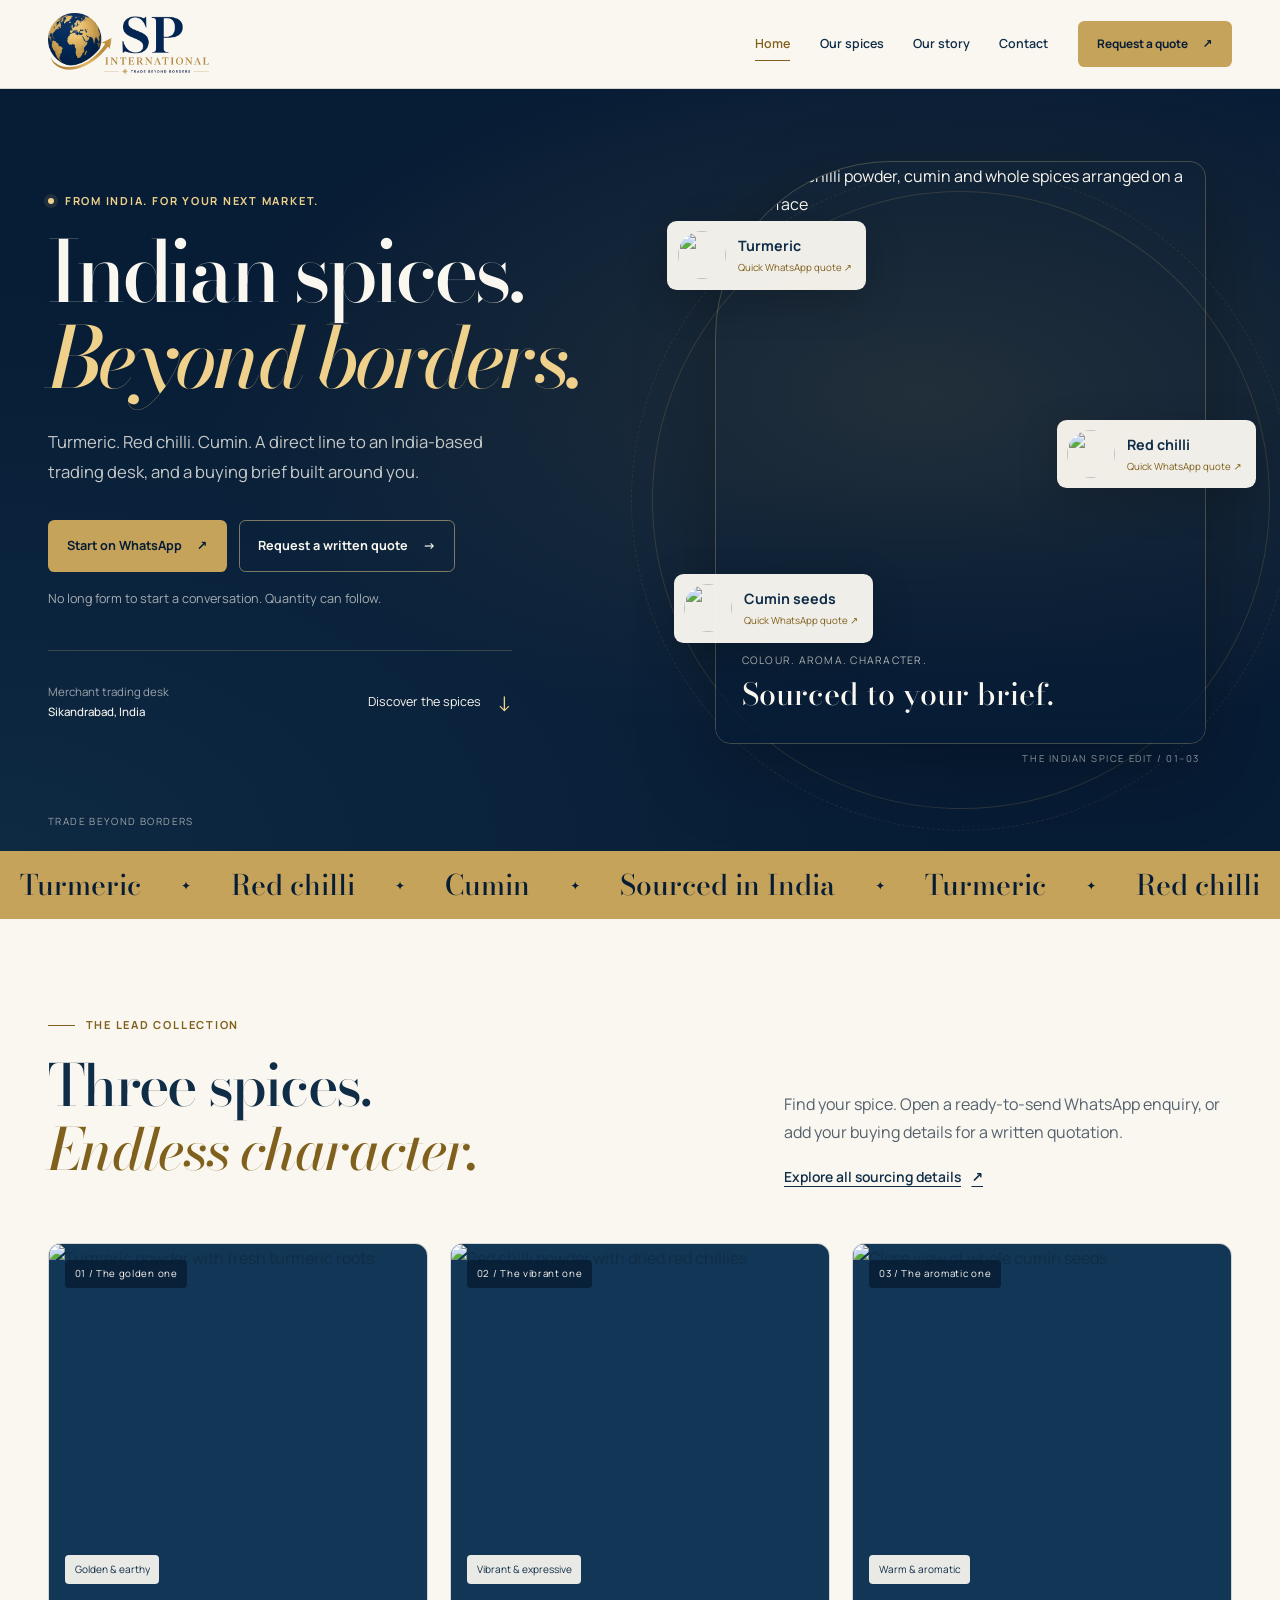
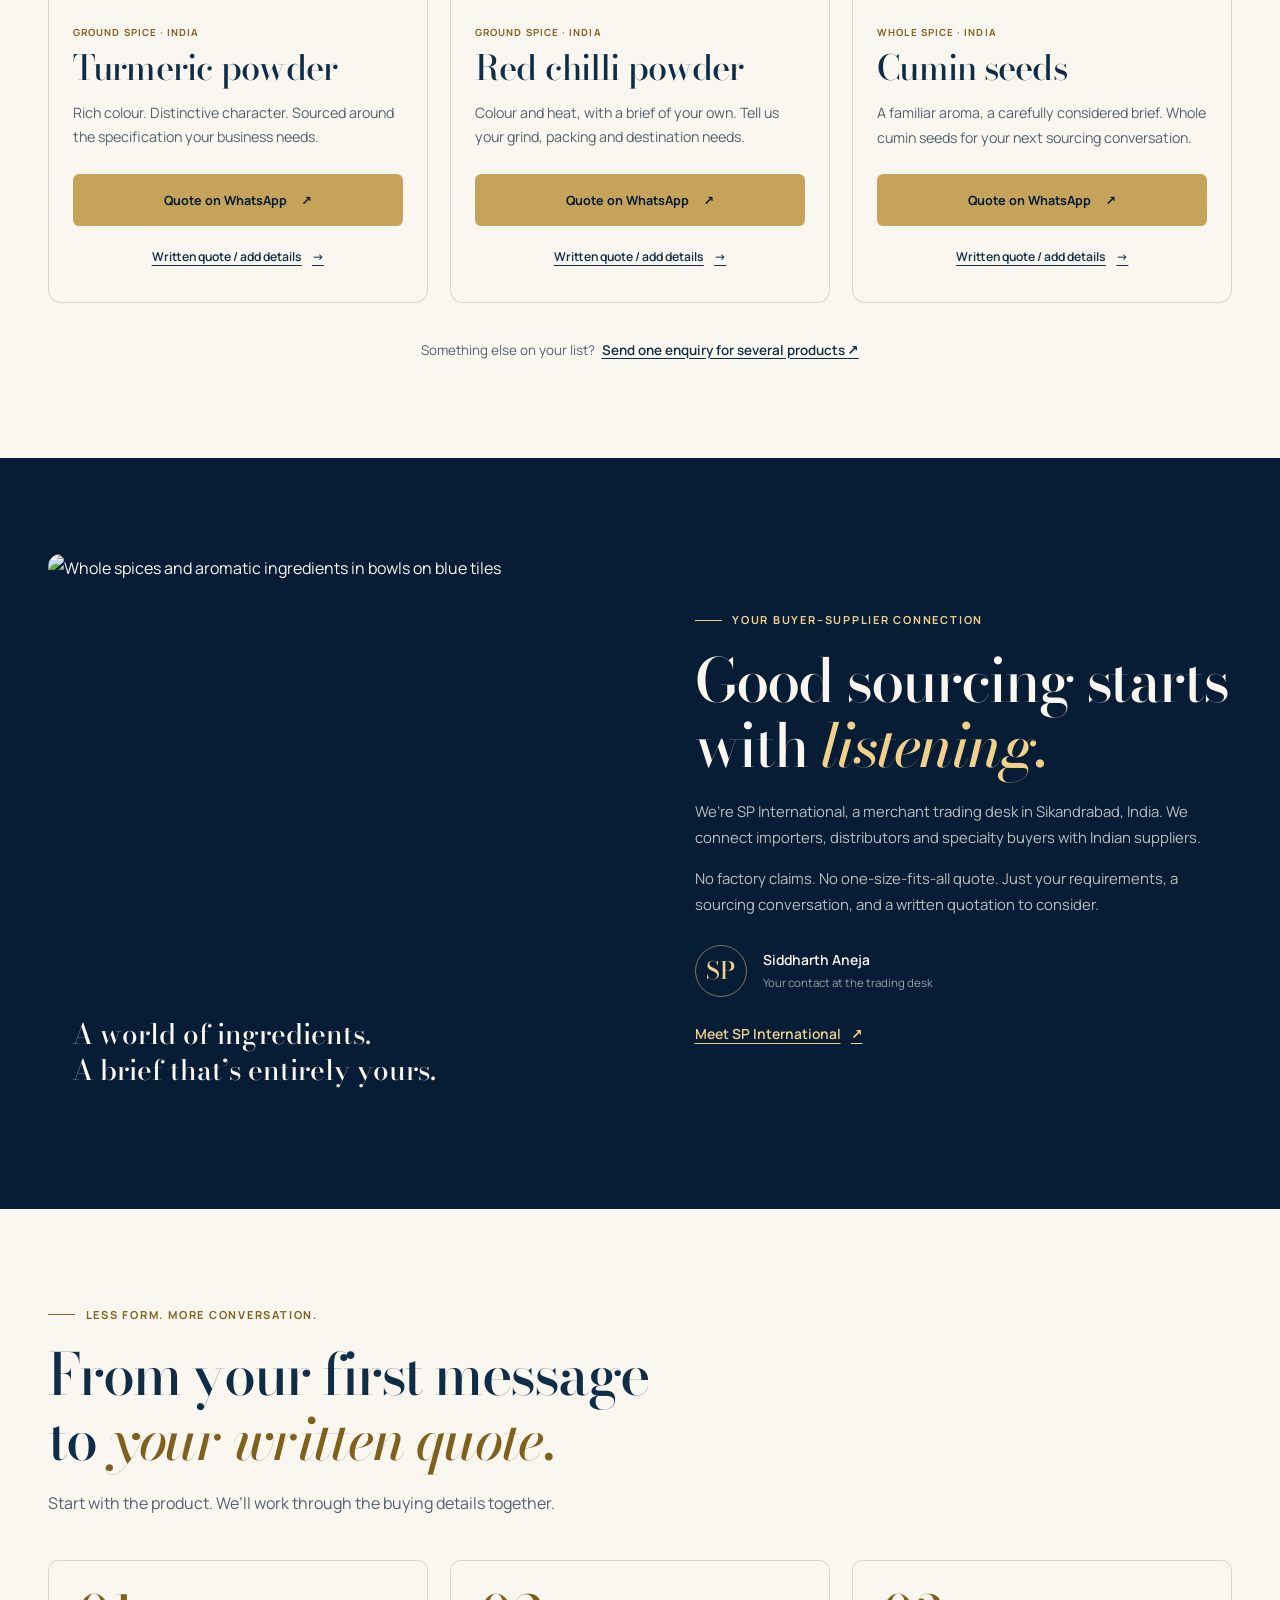
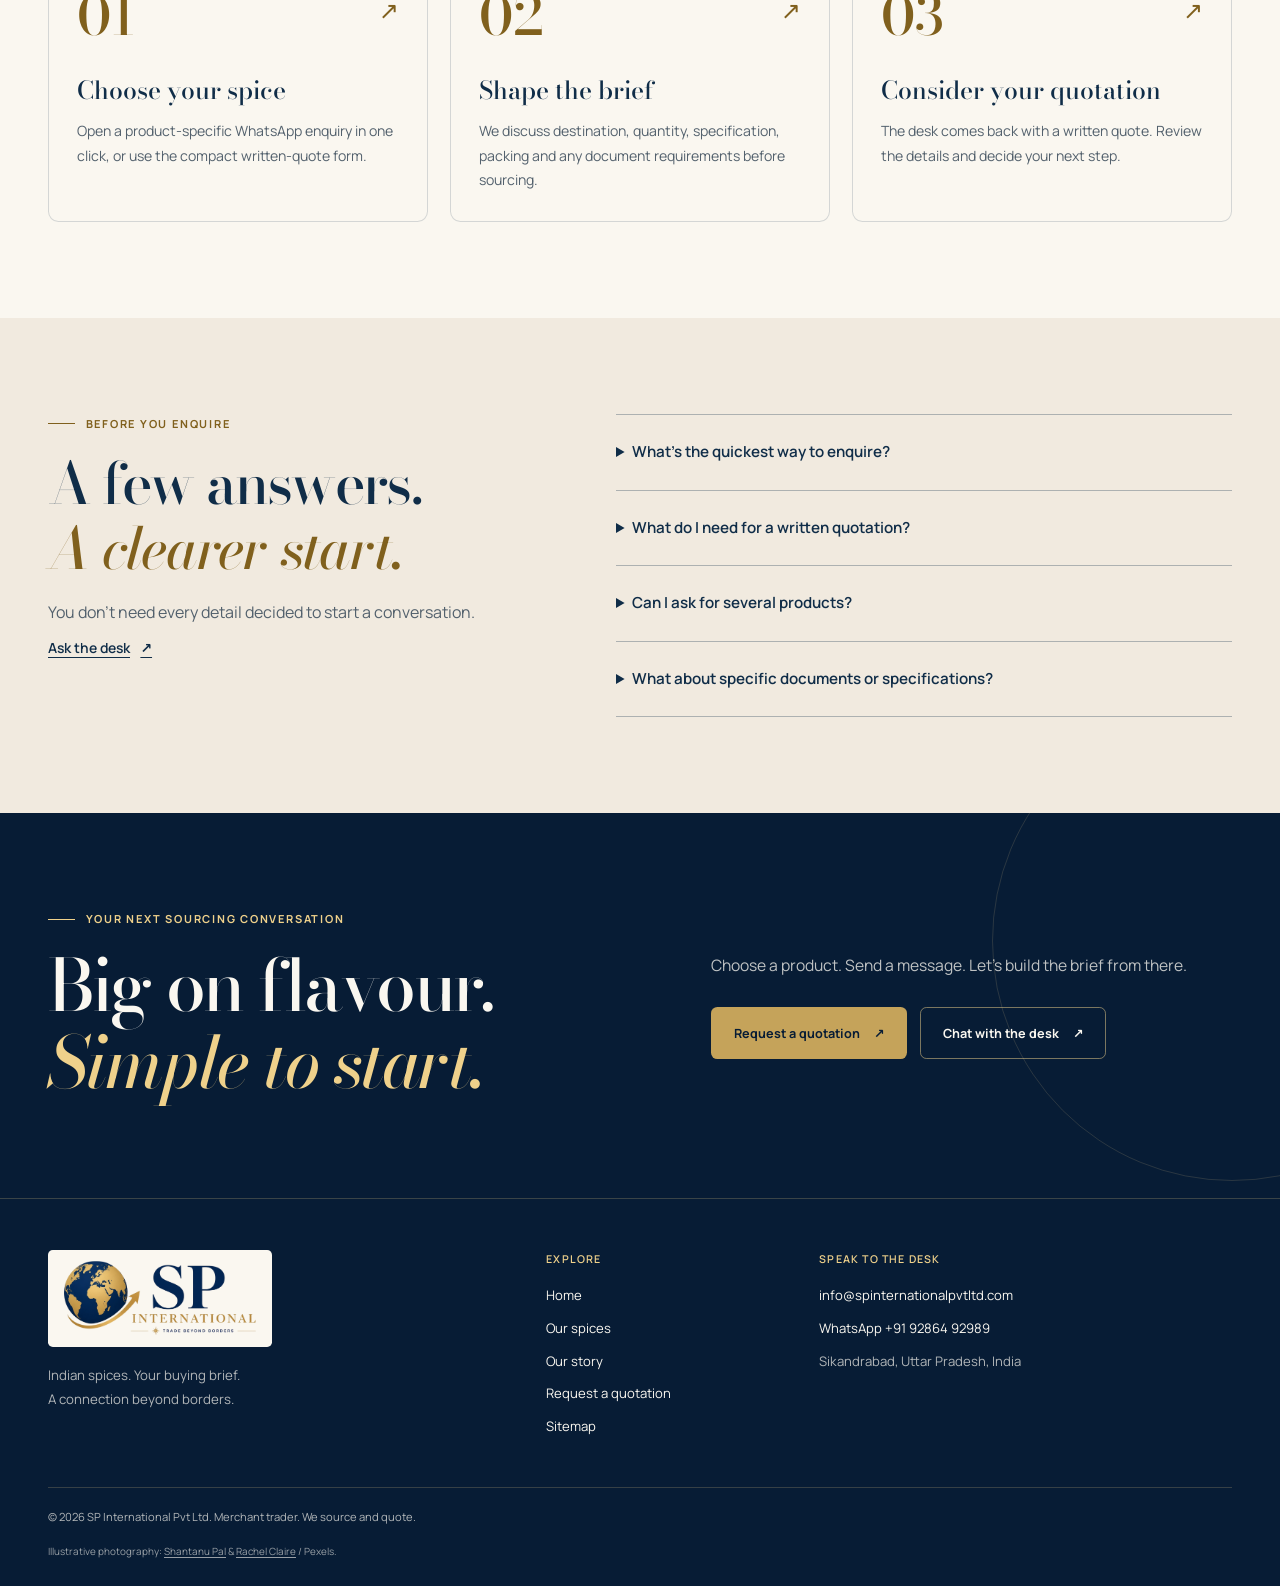
==== commit a91ec402: "Complete sitemap and on-page SEO for crawlers Add lastmod and an HTML sitemap, and fill Open Graph, " ====
--- a/index.html
+++ b/index.html
@@ -3,17 +3,28 @@
 <head>
   <meta charset="utf-8">
   <meta name="viewport" content="width=device-width, initial-scale=1">
-  <title>Indian Spice Supplier | Turmeric, Chilli &amp; Cumin Quotes — SP International</title>
+  <title>Indian Spice Supplier | Turmeric, Chilli &amp; Cumin Quotes</title>
   <meta name="description" content="Source turmeric powder, red chilli powder and cumin seeds from India. Start a product-specific WhatsApp enquiry or request a quotation from SP International.">
   <meta name="theme-color" content="#042654">
   <link rel="icon" href="assets/favicon.png" type="image/png">
   <link rel="apple-touch-icon" href="assets/favicon-192.png">
   <link rel="canonical" href="https://spinternationalpvtltd.com/">
-  <meta property="og:title" content="Indian spices. Beyond borders. — SP International">
-  <meta property="og:description" content="Turmeric, red chilli and cumin. An India-based trading desk, a buying brief built around you, and a simpler way to request your quotation.">
+  <link rel="sitemap" type="application/xml" title="Sitemap" href="https://spinternationalpvtltd.com/sitemap.xml">
+  <meta property="og:title" content="Indian Spice Supplier | Turmeric, Chilli &amp; Cumin Quotes">
+  <meta property="og:description" content="Source turmeric powder, red chilli powder and cumin seeds from India. Start a product-specific WhatsApp enquiry or request a quotation from SP International.">
   <meta property="og:image" content="https://spinternationalpvtltd.com/assets/sp-whatsapp-profile-square.png">
+  <meta property="og:image:alt" content="SP International — Trade Beyond Borders">
+  <meta property="og:image:width" content="1280">
+  <meta property="og:image:height" content="720">
   <meta property="og:url" content="https://spinternationalpvtltd.com/">
   <meta property="og:type" content="website">
+  <meta property="og:site_name" content="SP International">
+  <meta property="og:locale" content="en_IN">
+  <meta name="twitter:card" content="summary_large_image">
+  <meta name="twitter:title" content="Indian Spice Supplier | Turmeric, Chilli &amp; Cumin Quotes">
+  <meta name="twitter:description" content="Source turmeric powder, red chilli powder and cumin seeds from India. Start a product-specific WhatsApp enquiry or request a quotation from SP International.">
+  <meta name="twitter:image" content="https://spinternationalpvtltd.com/assets/sp-whatsapp-profile-square.png">
+  <meta name="twitter:image:alt" content="SP International — Trade Beyond Borders">
   <link rel="preconnect" href="https://fonts.googleapis.com">
   <link rel="preconnect" href="https://fonts.gstatic.com" crossorigin>
   <link href="https://fonts.googleapis.com/css2?family=Bodoni+Moda:opsz,wght@6..96,500;6..96,600&family=Manrope:wght@400;500;600;700&display=swap" rel="stylesheet">
@@ -24,7 +35,15 @@
     "@context": "https://schema.org",
     "@type": "Organization",
     "@id": "https://spinternationalpvtltd.com/#organization",
-    "logo": "https://spinternationalpvtltd.com/assets/logo-lockup.png",
+    "logo": {
+      "@type": "ImageObject",
+      "@id": "https://spinternationalpvtltd.com/#logo",
+      "url": "https://spinternationalpvtltd.com/assets/logo-lockup.png",
+      "contentUrl": "https://spinternationalpvtltd.com/assets/logo-lockup.png",
+      "width": 1048,
+      "height": 407
+    },
+    "image": "https://spinternationalpvtltd.com/assets/sp-whatsapp-profile-square.png",
     "name": "SP International Pvt Ltd",
     "slogan": "Trade Beyond Borders",
     "description": "An India-based merchant trading desk sourcing turmeric powder, red chilli powder and cumin seeds to buyers' requirements. Quotes on request.",
@@ -40,11 +59,25 @@
     },
     "contactPoint": {
       "@type": "ContactPoint",
+      "@id": "https://spinternationalpvtltd.com/#contact",
       "contactType": "sales",
       "telephone": "+919286492989",
       "email": "info@spinternationalpvtltd.com",
-      "url": "https://spinternationalpvtltd.com/contact.html"
+      "url": "https://spinternationalpvtltd.com/contact.html",
+      "availableLanguage": "English"
     }
+  }
+  </script>
+  <script type="application/ld+json">
+  {
+    "@context": "https://schema.org",
+    "@type": "WebSite",
+    "@id": "https://spinternationalpvtltd.com/#website",
+    "url": "https://spinternationalpvtltd.com/",
+    "name": "SP International",
+    "description": "Source turmeric powder, red chilli powder and cumin seeds from India. Start a product-specific WhatsApp enquiry or request a quotation from SP International.",
+    "inLanguage": "en-IN",
+    "publisher": { "@id": "https://spinternationalpvtltd.com/#organization" }
   }
   </script>
 </head>
@@ -208,7 +241,7 @@
   <footer class="site-footer">
     <div class="wrap footer-grid">
       <div class="footer-brand"><img class="footer-logo" src="assets/logo-lockup.png" alt="SP International Pvt Ltd — Trade Beyond Borders" width="1048" height="407" loading="lazy"><p>Indian spices. Your buying brief.<br>A connection beyond borders.</p></div>
-      <div><h2>Explore</h2><ul><li><a href="index.html">Home</a></li><li><a href="products.html">Our spices</a></li><li><a href="about.html">Our story</a></li><li><a href="contact.html#quote-form">Request a quotation</a></li></ul></div>
+      <div><h2>Explore</h2><ul><li><a href="index.html">Home</a></li><li><a href="products.html">Our spices</a></li><li><a href="about.html">Our story</a></li><li><a href="contact.html#quote-form">Request a quotation</a></li><li><a href="sitemap.html">Sitemap</a></li></ul></div>
       <div><h2>Speak to the desk</h2><ul><li><a href="mailto:info@spinternationalpvtltd.com">info@spinternationalpvtltd.com</a></li><li><a href="https://wa.me/919286492989" rel="noopener">WhatsApp +91 92864 92989</a></li><li>Sikandrabad, Uttar Pradesh, India</li></ul></div>
     </div>
     <div class="wrap footer-base"><p>&copy; <span id="year">2026</span> SP International Pvt Ltd. Merchant trader. We source and quote.</p><button class="motion-toggle" type="button" data-motion-toggle aria-pressed="false" hidden>Pause motion</button></div>
--- a/css/styles.css
+++ b/css/styles.css
@@ -186,6 +186,9 @@
 .stat-list li { display: grid; gap: 0.3rem; padding: 1.2rem 0; border-top: 1px solid var(--line); }
 .stat-list strong { font: 500 1.55rem/1.25 var(--serif); }
 .stat-list span { font-size: 0.9rem; color: var(--muted); }
+.sitemap-list { max-width: 46rem; }
+.sitemap-list a { text-decoration: underline; text-underline-offset: 0.18em; text-decoration-thickness: 1px; }
+.sitemap-list a:hover { color: var(--gold-deep); }
 .steps { display: grid; grid-template-columns: repeat(3, minmax(0, 1fr)); gap: 1.4rem; }
 .step { position: relative; padding: 1.75rem; border: 1px solid var(--line); border-radius: 0.65rem; background: var(--ivory); }
 .step .num { display: block; font: 500 3.4rem/1 var(--serif); color: var(--gold-deep); margin-bottom: 2rem; }
